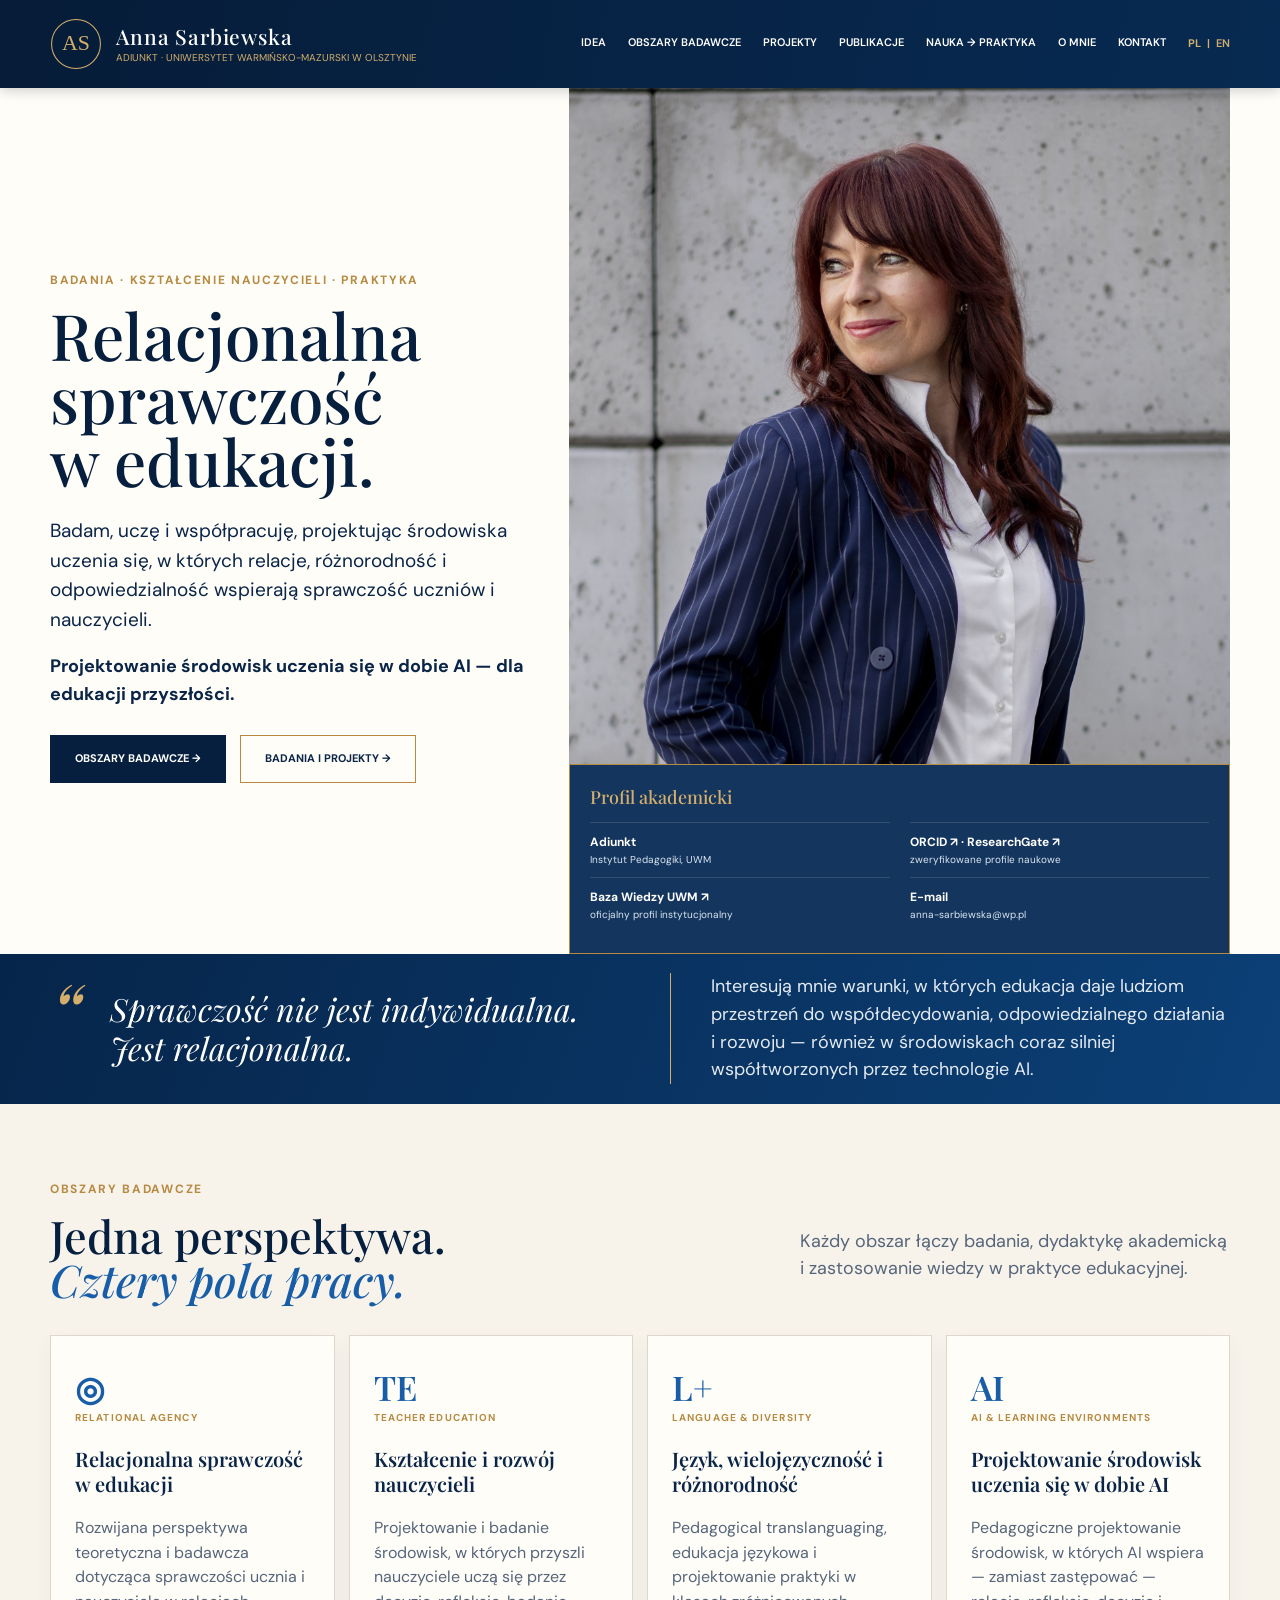
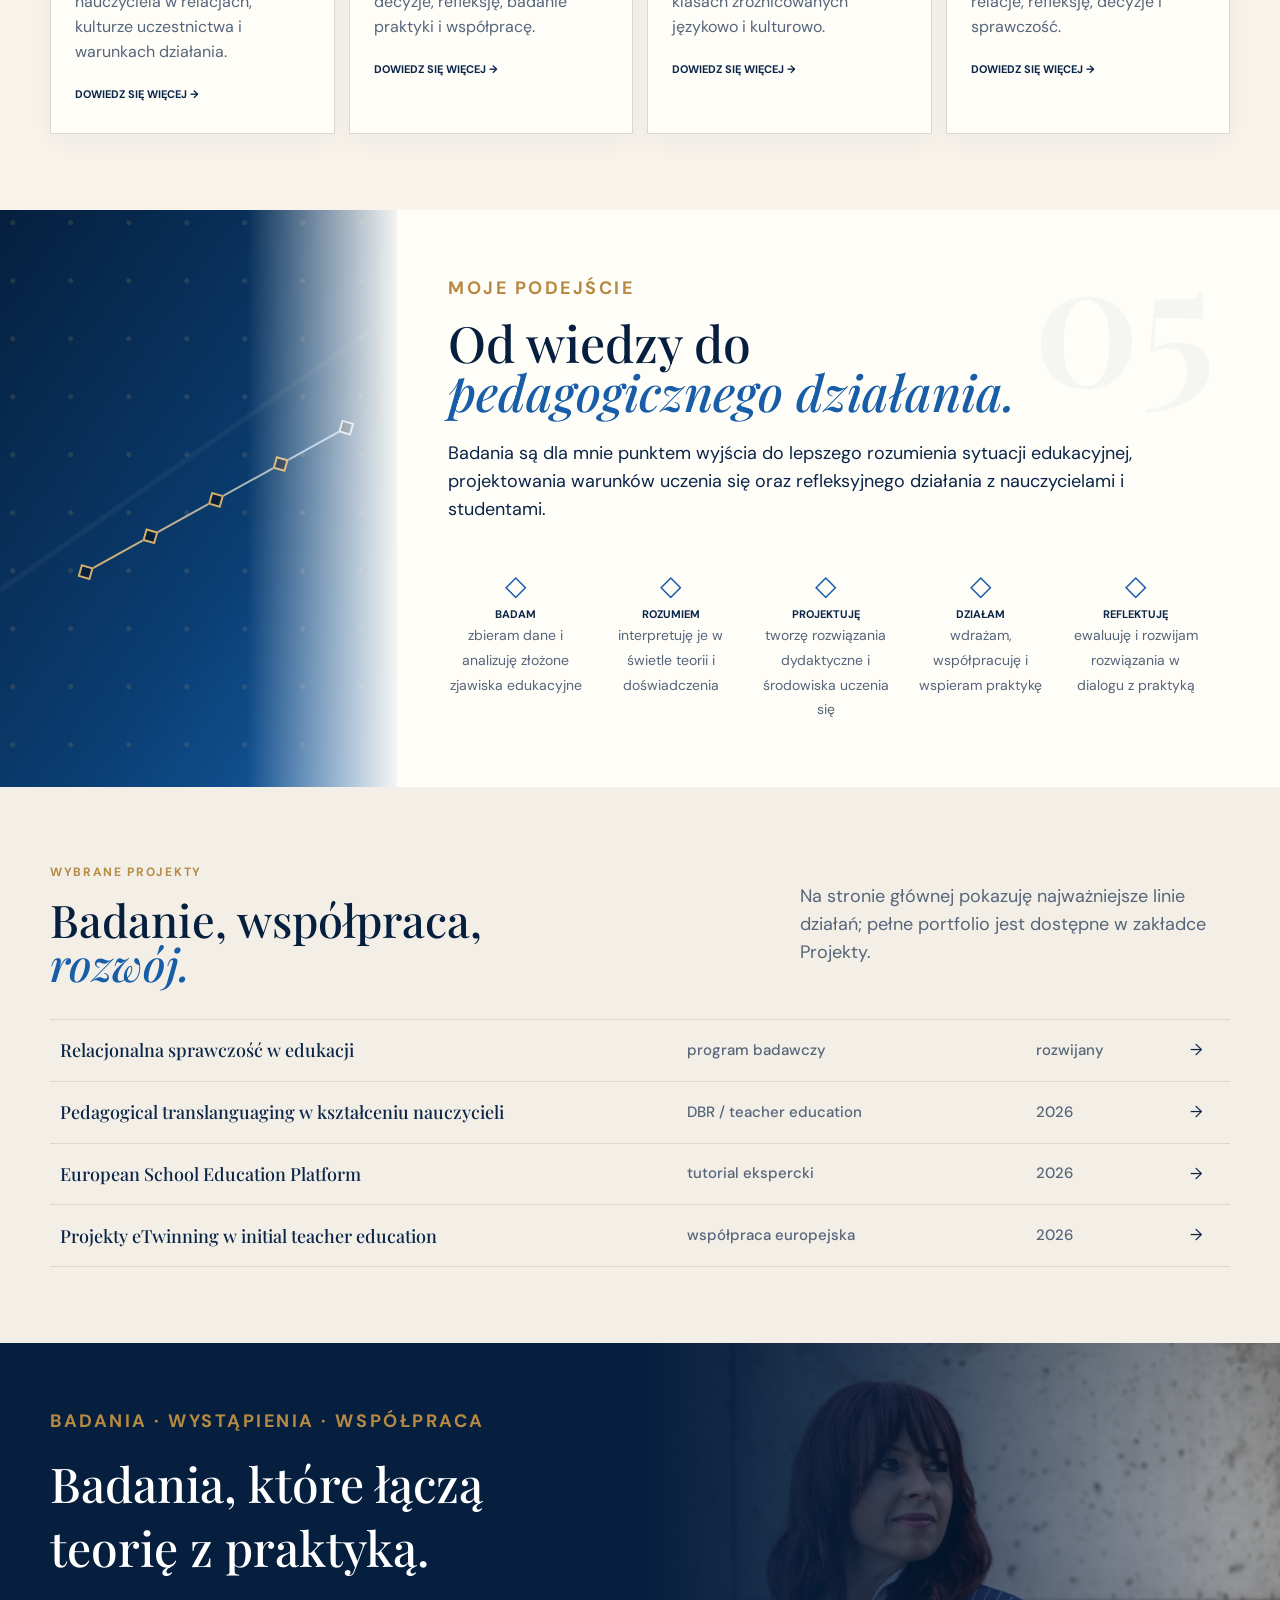
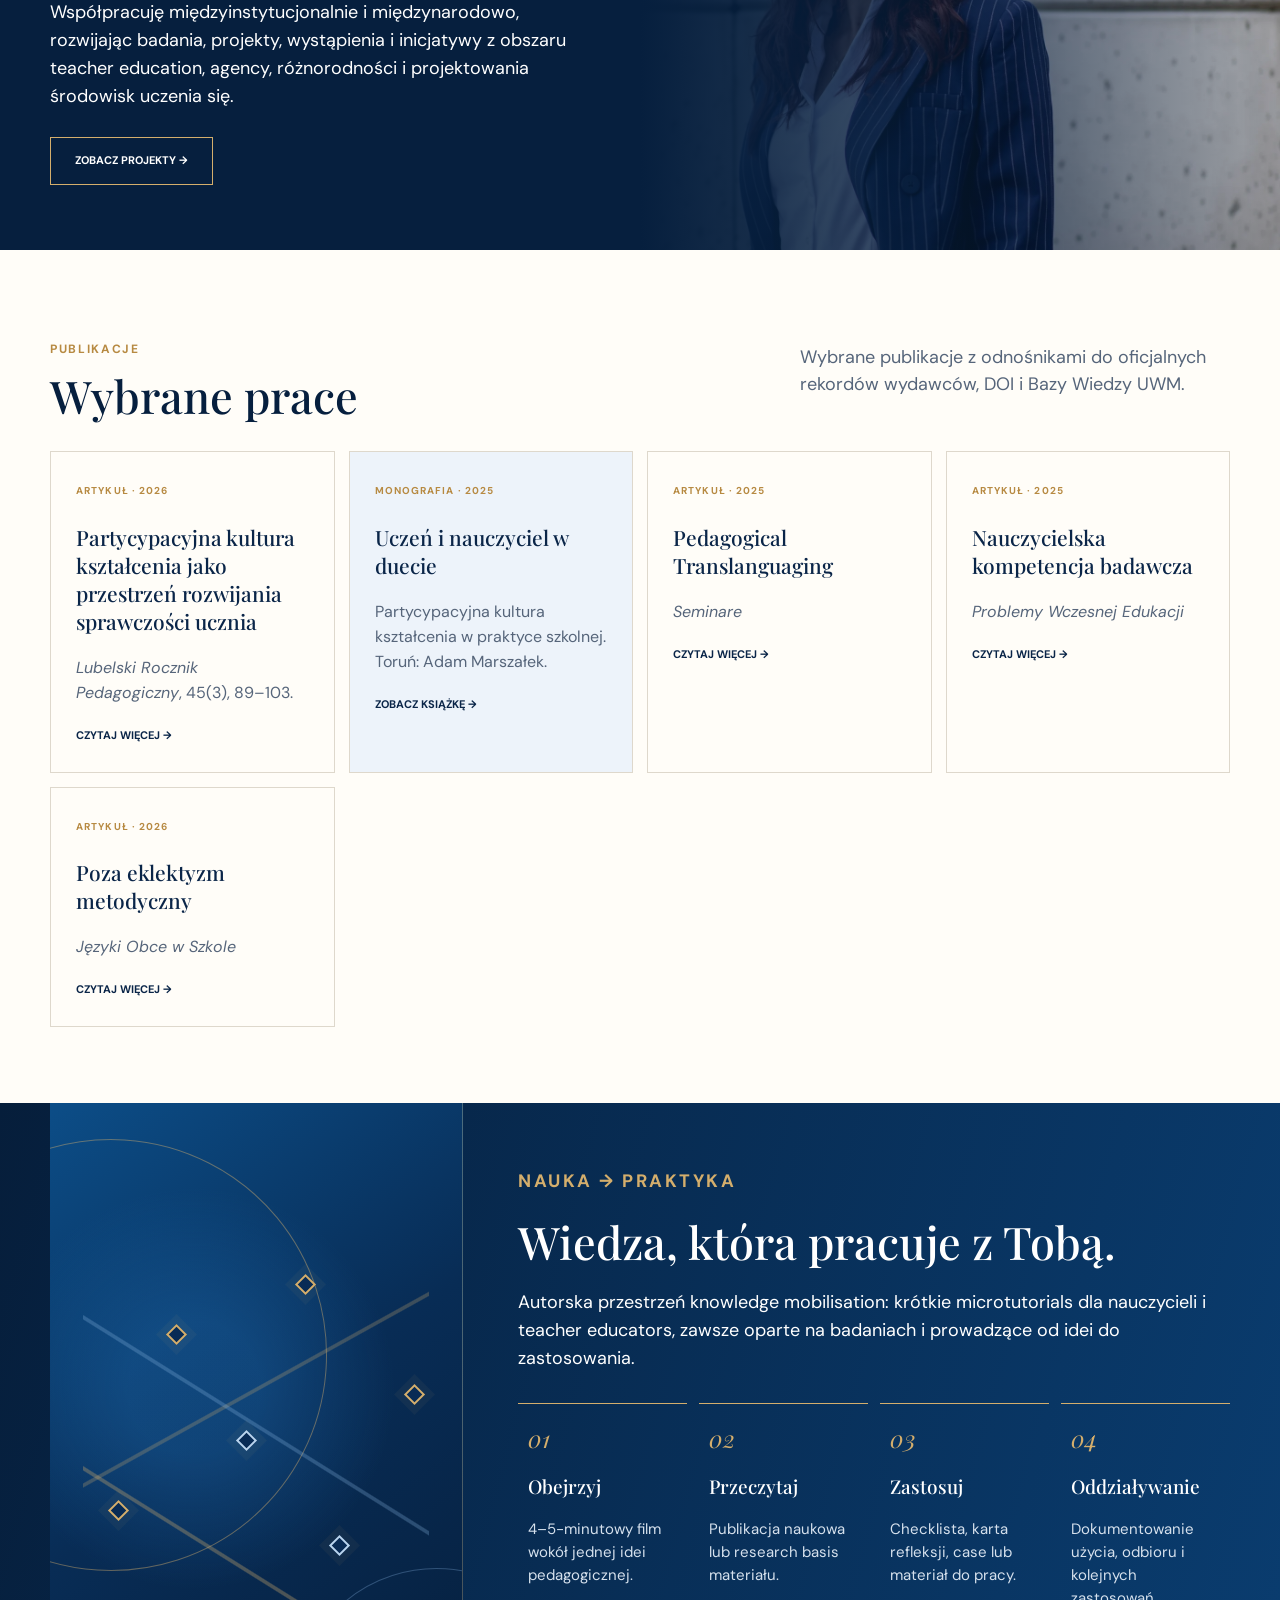
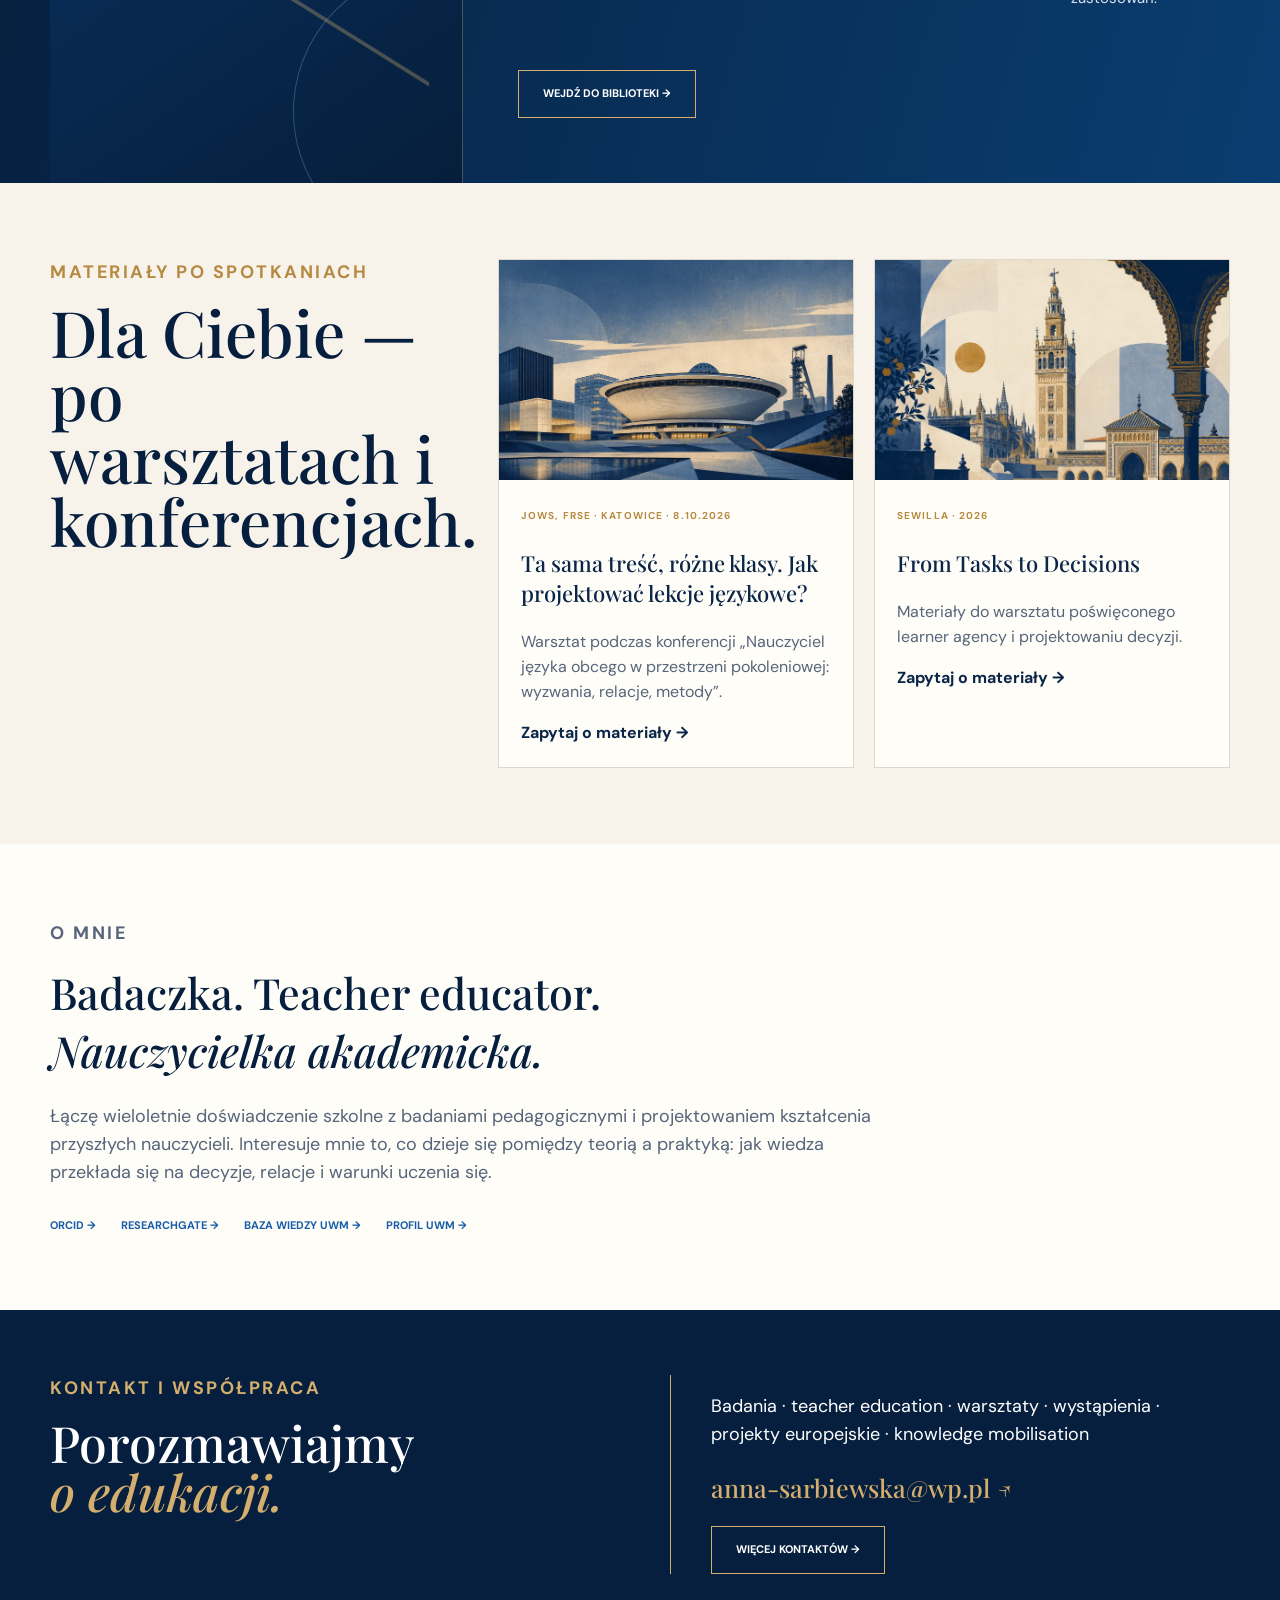
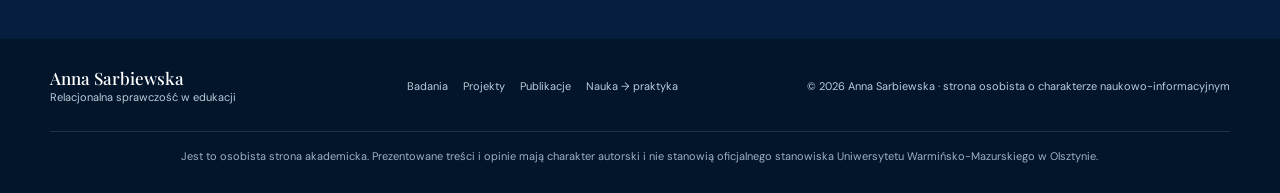
==== index.html @ cc84d923 "Show Lubelski Rocznik Pedagogiczny article as publication card" ====
<!doctype html>
<html lang="pl">

<head>
  <meta charset="utf-8">
  <meta name="viewport" content="width=device-width, initial-scale=1">
  <meta name="theme-color" content="#0e2b4d">
  <link rel="stylesheet" href="styles.css?v=20260820-6">
  <link rel="stylesheet" href="crop.css?v=20261006-1">

<title>Anna Sarbiewska | Relacjonalna sprawczość w edukacji</title>
<meta name="description" content="Portfolio akademicko-eksperckie Anny Sarbiewskiej: relacjonalna sprawczość w edukacji, teacher education, pedagogical translanguaging, AI i środowiska uczenia się.">
</head>
<body>
<a class="skip" href="#main">Przejdź do treści</a>

<header class="topbar">
  <div class="wrap nav">
    <a class="brand" href="index.html" aria-label="Anna Sarbiewska — strona główna">
      <svg viewBox="0 0 100 100" aria-hidden="true"><circle cx="50" cy="50" r="47" fill="none" stroke="currentColor" stroke-width="2"/><text x="50" y="61" text-anchor="middle" font-family="Georgia,serif" font-size="42" fill="currentColor">AS</text></svg>
      <span class="brand-copy">
        <strong>Anna Sarbiewska</strong>
        <small>Adiunkt · Uniwersytet Warmińsko-Mazurski w Olsztynie</small>
      </span>
    </a>
    <button class="menu-toggle" type="button" aria-expanded="false"><span></span><span></span><span></span></button>
    <nav class="menu">
      <a href="index.html#idea">Idea</a>
      <a href="#obszary">Obszary badawcze</a>
      <a href="#projekty">Projekty</a>
      <a href="#publikacje">Publikacje</a>
      <a href="#praktyka">Nauka → praktyka</a>
      <a href="#omnie">O mnie</a>
      <a href="#kontakt">Kontakt</a>
      <span class="lang"><strong>PL</strong> &nbsp;|&nbsp; <a href="en/">EN</a></span>
    </nav>
  </div>
</header>

<main id="main">
<section class="hero">
  <div class="wrap hero-grid">
    <div class="hero-copy">
      <p class="overline">Badania · Kształcenie nauczycieli · Praktyka</p>
      <h1>Relacjonalna<br>sprawczość<br>w edukacji.</h1>
      <p class="hero-lead">Badam, uczę i współpracuję, projektując środowiska uczenia się, w których relacje, różnorodność i odpowiedzialność wspierają sprawczość uczniów i nauczycieli.</p>
      <p class="hero-ai">Projektowanie środowisk uczenia się w dobie AI — dla edukacji przyszłości.</p>
      <div class="actions">
        <a class="btn primary" href="#obszary">Obszary badawcze →</a>
        <a class="btn secondary" href="#projekty">Badania i projekty →</a>
      </div>
    </div>
    <div class="hero-photo">
      <img src="assets/hero-portrait-20261006.jpg" alt="Anna Sarbiewska w granatowej marynarce">
      <aside class="academic-card">
        <h3>Profil akademicki</h3>
        <div><strong>Adiunkt</strong><span>Instytut Pedagogiki, UWM</span></div>
        <div><strong><a href="https://orcid.org/0000-0002-9429-8228" target="_blank" rel="noopener">ORCID ↗</a> · <a href="https://www.researchgate.net/profile/Anna-Sarbiewska" target="_blank" rel="noopener">ResearchGate ↗</a></strong><span>zweryfikowane profile naukowe</span></div>
        <div><strong><a href="https://bazawiedzy.uwm.edu.pl/info/author/UWMefac2015b21f4644b971df254f5b9c55/" target="_blank" rel="noopener">Baza Wiedzy UWM ↗</a></strong><span>oficjalny profil instytucjonalny</span></div>
        <div><strong>E-mail</strong><span>anna-sarbiewska@wp.pl</span></div>
      </aside>
    </div>
  </div>
</section>

<section class="manifest" id="idea">
  <div class="wrap manifest-grid">
    <blockquote>Sprawczość nie jest indywidualna. Jest relacjonalna.</blockquote>
    <p>Interesują mnie warunki, w których edukacja daje ludziom przestrzeń do współdecydowania, odpowiedzialnego działania i rozwoju — również w środowiskach coraz silniej współtworzonych przez technologie AI.</p>
  </div>
</section>

<section class="section areas" id="obszary">
  <div class="wrap">
    <div class="section-title">
      <div><p class="overline">Obszary badawcze</p><h2>Jedna perspektywa.<br><em>Cztery pola pracy.</em></h2></div>
      <p>Każdy obszar łączy badania, dydaktykę akademicką i zastosowanie wiedzy w praktyce edukacyjnej.</p>
    </div>
    <div class="area-grid">
      <article class="area">
        <div class="icon">◎</div><div class="mini">Relational Agency</div>
        <h3>Relacjonalna sprawczość w edukacji</h3>
        <p>Rozwijana perspektywa teoretyczna i badawcza dotycząca sprawczości ucznia i nauczyciela w relacjach, kulturze uczestnictwa i warunkach działania.</p>
        <a href="#obszary">Dowiedz się więcej →</a>
      </article>
      <article class="area">
        <div class="icon">TE</div><div class="mini">Teacher Education</div>
        <h3>Kształcenie i rozwój nauczycieli</h3>
        <p>Projektowanie i badanie środowisk, w których przyszli nauczyciele uczą się przez decyzje, refleksję, badanie praktyki i współpracę.</p>
        <a href="#obszary">Dowiedz się więcej →</a>
      </article>
      <article class="area">
        <div class="icon">L+</div><div class="mini">Language & Diversity</div>
        <h3>Język, wielojęzyczność i różnorodność</h3>
        <p>Pedagogical translanguaging, edukacja językowa i projektowanie praktyki w klasach zróżnicowanych językowo i kulturowo.</p>
        <a href="#obszary">Dowiedz się więcej →</a>
      </article>
      <article class="area">
        <div class="icon">AI</div><div class="mini">AI & Learning Environments</div>
        <h3>Projektowanie środowisk uczenia się w dobie AI</h3>
        <p>Pedagogiczne projektowanie środowisk, w których AI wspiera — zamiast zastępować — relacje, refleksję, decyzje i sprawczość.</p>
        <a href="#obszary">Dowiedz się więcej →</a>
      </article>
    </div>
  </div>
</section>

<section class="approach">
  <div class="approach-visual" aria-hidden="true"><div class="approach-route"><span></span><span></span><span></span><span></span><span></span></div></div>
  <div class="approach-copy">
    <p class="overline">Moje podejście</p>
    <h2>Od wiedzy do<br><em>pedagogicznego działania.</em></h2>
    <p>Badania są dla mnie punktem wyjścia do lepszego rozumienia sytuacji edukacyjnej, projektowania warunków uczenia się oraz refleksyjnego działania z nauczycielami i studentami.</p>
    <div class="steps">
      <div class="step"><b>BADAM</b><span>zbieram dane i analizuję złożone zjawiska edukacyjne</span></div>
      <div class="step"><b>ROZUMIEM</b><span>interpretuję je w świetle teorii i doświadczenia</span></div>
      <div class="step"><b>PROJEKTUJĘ</b><span>tworzę rozwiązania dydaktyczne i środowiska uczenia się</span></div>
      <div class="step"><b>DZIAŁAM</b><span>wdrażam, współpracuję i wspieram praktykę</span></div>
      <div class="step"><b>REFLEKTUJĘ</b><span>ewaluuję i rozwijam rozwiązania w dialogu z praktyką</span></div>
    </div>
  </div>
</section>

<section class="section projects" id="projekty">
  <div class="wrap">
    <div class="section-title">
      <div><p class="overline">Wybrane projekty</p><h2>Badanie, współpraca,<br><em>rozwój.</em></h2></div>
      <p>Na stronie głównej pokazuję najważniejsze linie działań; pełne portfolio jest dostępne w zakładce Projekty.</p>
    </div>
    <div class="project-list">
      <div class="project-row"><h3>Relacjonalna sprawczość w edukacji</h3><span>program badawczy</span><b>rozwijany</b><div><a href="https://openspace.etf.europa.eu/innovative-teaching-practices/participatory-learning-lab" target="_blank" rel="noopener" aria-label="Otwórz Participatory Learning Lab w ETF Open Space">→</a></div></div>
      <div class="project-row"><h3>Pedagogical translanguaging w kształceniu nauczycieli</h3><span>DBR / teacher education</span><b>2026</b><div>→</div></div>
      <div class="project-row"><h3>European School Education Platform</h3><span>tutorial ekspercki</span><b>2026</b><div><a href="https://school-education.ec.europa.eu/en/learn/prepared-what-building-life-skills-through-classroom-decisions?prefLang=pl" target="_blank" rel="noopener" aria-label="Otwórz tutorial European School Education Platform">→</a></div></div>
      <div class="project-row"><h3>Projekty eTwinning w initial teacher education</h3><span>współpraca europejska</span><b>2026</b><div>→</div></div>
    </div>
  </div>
</section>

<section class="research-banner">
  <img src="assets/research.webp" alt="Anna Sarbiewska w granatowej marynarce na tle architektury" style="object-position:center top">
  <div class="wrap research-copy">
    <p class="overline">Badania · wystąpienia · współpraca</p>
    <h2>Badania, które łączą teorię z praktyką.</h2>
    <p>Współpracuję międzyinstytucjonalnie i międzynarodowo, rozwijając badania, projekty, wystąpienia i inicjatywy z obszaru teacher education, agency, różnorodności i projektowania środowisk uczenia się.</p>
    <div class="actions"><a class="btn secondary" style="color:white;border-color:var(--gold2)" href="#projekty">Zobacz projekty →</a></div>
  </div>
</section>

<section class="section publications" id="publikacje">
  <div class="wrap">
    <div class="section-title">
      <div><p class="overline">Publikacje</p><h2>Wybrane prace</h2></div>
      <p>Wybrane publikacje z odnośnikami do oficjalnych rekordów wydawców, DOI i Bazy Wiedzy UWM.</p>
    </div>
    <div class="pub-grid">
      <article class="pub">
        <span class="type">Artykuł · 2026</span>
        <h3>Partycypacyjna kultura kształcenia jako przestrzeń rozwijania sprawczości ucznia</h3>
        <p><em>Lubelski Rocznik Pedagogiczny</em>, 45(3), 89–103.</p>
        <a href="https://journals.umcs.pl/lrp/article/view/21080/13747" target="_blank" rel="noopener">Czytaj więcej →</a>
      </article>
      <article class="pub featured">
        <span class="type">Monografia · 2025</span>
        <h3>Uczeń i nauczyciel w duecie</h3>
        <p>Partycypacyjna kultura kształcenia w praktyce szkolnej. Toruń: Adam Marszałek.</p>
        <a href="https://sklep.marszalek.com.pl/pl/glowna/5962-uczen-i-nauczyciel-w-duecie-partycypacyjna-kultura-ksztalcenia-w-praktyce-szkolnej.html" target="_blank" rel="noopener">Zobacz książkę →</a>
      </article>
      <article class="pub"><span class="type">Artykuł · 2025</span><h3>Pedagogical Translanguaging</h3><p><em>Seminare</em></p><a href="https://czasopisma.uksw.edu.pl/s/article/view/15479" target="_blank" rel="noopener">Czytaj więcej →</a></article>
      <article class="pub"><span class="type">Artykuł · 2025</span><h3>Nauczycielska kompetencja badawcza</h3><p><em>Problemy Wczesnej Edukacji</em></p><a href="https://doi.org/10.26881/pwe.2025.60.10" target="_blank" rel="noopener">Czytaj więcej →</a></article>
      <article class="pub"><span class="type">Artykuł · 2026</span><h3>Poza eklektyzm metodyczny</h3><p><em>Języki Obce w Szkole</em></p><a href="https://jows.pl/artykuly/poza-eklektyzm-metodyczny-jak-ksztalcic-przyszlych-nauczycieli-jezyka-angielskiego" target="_blank" rel="noopener">Czytaj więcej →</a></article>
    </div>
  </div>
</section>

<section class="practice" id="praktyka">
  <div class="wrap practice-grid">
    <div class="practice-visual" aria-hidden="true">
      <div class="knowledge-network"><span></span><span></span><span></span><span></span><span></span><span></span></div>
    </div>
    <div class="practice-copy">
      <p class="overline" style="color:var(--gold2)">Nauka → praktyka</p>
      <h2>Wiedza, która pracuje z Tobą.</h2>
      <p>Autorska przestrzeń knowledge mobilisation: krótkie microtutorials dla nauczycieli i teacher educators, zawsze oparte na badaniach i prowadzące od idei do zastosowania.</p>
      <div class="practice-cards">
        <div class="practice-card"><div class="n">01</div><h3>Obejrzyj</h3><p>4–5-minutowy film wokół jednej idei pedagogicznej.</p></div>
        <div class="practice-card"><div class="n">02</div><h3>Przeczytaj</h3><p>Publikacja naukowa lub research basis materiału.</p></div>
        <div class="practice-card"><div class="n">03</div><h3>Zastosuj</h3><p>Checklista, karta refleksji, case lub materiał do pracy.</p></div>
        <div class="practice-card"><div class="n">04</div><h3>Oddziaływanie</h3><p>Dokumentowanie użycia, odbioru i kolejnych zastosowań.</p></div>
      </div>
      <div class="actions"><a class="btn secondary" style="color:white;border-color:var(--gold2)" href="#praktyka">Wejdź do biblioteki →</a></div>
    </div>
  </div>
</section>

<section class="section events">
  <div class="wrap event-grid">
    <div class="event-intro">
      <p class="overline">Materiały po spotkaniach</p>
      <h2>Dla Ciebie — po warsztatach i konferencjach.</h2>
    </div>

    <article class="event">
      <img src="assets/event-katowice-city.webp" alt="Ilustracja Katowic ze Spodkiem i architekturą Strefy Kultury">
      <div class="event-body">
        <span class="label">JOWS, FRSE · KATOWICE · 8.10.2026</span>
        <h3>Ta sama treść, różne klasy. Jak projektować lekcje językowe?</h3>
        <p>Warsztat podczas konferencji „Nauczyciel języka obcego w przestrzeni pokoleniowej: wyzwania, relacje, metody”.</p>
        <a href="JOwS_Warsztat-%20wersja%20light.pptx" target="_blank" rel="noopener"><b>Zapytaj o materiały →</b></a>
      </div>
    </article>

    <article class="event">
      <img src="assets/event-seville-city.webp" alt="Ilustracja Sewilli z Giraldą i architekturą andaluzyjską">
      <div class="event-body">
        <span class="label">SEWILLA · 2026</span>
        <h3>From Tasks to Decisions</h3>
        <p>Materiały do warsztatu poświęconego learner agency i projektowaniu decyzji.</p>
        <a href="#kontakt"><b>Zapytaj o materiały →</b></a>
      </div>
    </article>
  </div>
</section>

<section class="section about" id="omnie">
  <div class="wrap about-grid about-grid-text-only">
    <div class="about-copy">
      <p class="overline">O mnie</p>
      <h2>Badaczka. Teacher educator.<br><em>Nauczycielka akademicka.</em></h2>
      <p>Łączę wieloletnie doświadczenie szkolne z badaniami pedagogicznymi i projektowaniem kształcenia przyszłych nauczycieli. Interesuje mnie to, co dzieje się pomiędzy teorią a praktyką: jak wiedza przekłada się na decyzje, relacje i warunki uczenia się.</p>
      <div class="profile-links">
        <a href="https://orcid.org/0000-0002-9429-8228" target="_blank" rel="noopener">ORCID →</a><a href="https://www.researchgate.net/profile/Anna-Sarbiewska" target="_blank" rel="noopener">ResearchGate →</a><a href="https://bazawiedzy.uwm.edu.pl/info/author/UWMefac2015b21f4644b971df254f5b9c55/" target="_blank" rel="noopener">Baza Wiedzy UWM →</a><a href="https://wns.uwm.edu.pl/kadra/sarbiewska-anna" target="_blank" rel="noopener">Profil UWM →</a>
      </div>
    </div>
  </div>
</section>

<section class="contact" id="kontakt">
  <div class="wrap contact-grid">
    <div><p class="overline" style="color:var(--gold2)">Kontakt i współpraca</p><h2>Porozmawiajmy<br><em>o edukacji.</em></h2></div>
    <div class="contact-box"><p>Badania · teacher education · warsztaty · wystąpienia · projekty europejskie · knowledge mobilisation</p><a class="mail" href="mailto:anna-sarbiewska@wp.pl">anna-sarbiewska@wp.pl ↗</a><a class="btn secondary" style="color:white;border-color:var(--gold2)" href="#kontakt">Więcej kontaktów →</a></div>
  </div>
</section>
</main>

<footer class="footer">
  <div class="wrap footer-grid">
    <div class="footer-brand"><strong>Anna Sarbiewska</strong><span>Relacjonalna sprawczość w edukacji</span></div>
    <div class="footer-nav"><a href="#obszary">Badania</a><a href="#projekty">Projekty</a><a href="#publikacje">Publikacje</a><a href="#praktyka">Nauka → praktyka</a></div>
    <div class="footer-note">© <span data-year></span> Anna Sarbiewska · strona osobista o charakterze naukowo-informacyjnym</div>
    <div class="footer-disclaimer">Jest to osobista strona akademicka. Prezentowane treści i opinie mają charakter autorski i nie stanowią oficjalnego stanowiska Uniwersytetu Warmińsko-Mazurskiego w Olsztynie.</div>
  </div>
</footer>

<script src="script.js"></script>
</body></html>
---- styles.css ----
@import url('https://fonts.googleapis.com/css2?family=DM+Sans:wght@400;500;600;700&family=Playfair+Display:ital,wght@0,500;0,600;1,500&display=swap');
:root{--navy:#061f3e;--navy2:#0b315d;--blue:#175da7;--cream:#f7f3eb;--ivory:#fffdf8;--gold:#b78a42;--gold2:#d4ae6c;--ink:#0a2548;--muted:#56657a;--line:#ded8cc}*{box-sizing:border-box}html{scroll-behavior:smooth}body{margin:0;background:var(--cream);color:var(--ink);font-family:'DM Sans',Arial,sans-serif;line-height:1.55}.wrap{width:min(1180px,calc(100% - 48px));margin:auto}img{display:block;width:100%;height:100%;object-fit:cover}a{color:inherit;text-decoration:none}.skip{position:absolute;left:-9999px}.skip:focus{left:12px;top:12px;background:#fff;padding:10px;z-index:99}
.topbar{height:88px;background:linear-gradient(100deg,#061c38,#072a52);color:#fff;position:sticky;top:0;z-index:30;box-shadow:0 2px 12px #00152a38}.nav{height:100%;display:flex;align-items:center;justify-content:space-between}.brand{display:flex;align-items:center;gap:14px}.brand svg{width:52px;height:52px;color:var(--gold2)}.brand-copy{display:flex;flex-direction:column}.brand-copy strong{font:500 21px 'Playfair Display',serif;letter-spacing:.04em}.brand-copy small{font-size:10px;color:var(--gold2);text-transform:uppercase}.menu{display:flex;align-items:center;gap:22px;font-size:11px;font-weight:600;text-transform:uppercase}.menu a{padding:34px 0;border-bottom:2px solid transparent}.menu a:hover{color:var(--gold2);border-color:var(--gold2)}.lang{color:var(--gold2)}.menu-toggle{display:none;background:none;border:0}.menu-toggle span{display:block;width:24px;height:2px;background:#fff;margin:5px}
.hero{background:var(--ivory)}.hero-grid{display:grid;grid-template-columns:44% 56%;min-height:590px}.hero-copy{padding:72px 38px 60px 0;align-self:center}.overline{margin:0 0 15px;color:var(--gold);font-size:12px;font-weight:700;letter-spacing:.14em;text-transform:uppercase}.hero h1,.section h2,.approach h2,.contact h2{font:500 clamp(44px,5vw,72px)/.98 'Playfair Display',serif;margin:0 0 24px;color:var(--navy)}.hero-lead{font-size:16px;max-width:520px}.hero-ai{font-weight:700;max-width:500px}.actions{display:flex;gap:14px;margin-top:26px}.btn{display:inline-flex;align-items:center;justify-content:center;min-height:48px;padding:0 24px;border:1px solid var(--gold);font-size:11px;font-weight:700;text-transform:uppercase;transition:.2s}.btn.primary{background:var(--navy);color:#fff;border-color:var(--navy)}.btn:hover{transform:translateY(-2px);box-shadow:0 7px 18px #001d3b24}.hero-photo{position:relative;min-height:590px}.hero-photo img{object-position:center 28%}.academic-card{position:absolute;right:0;top:50%;transform:translateY(-50%);width:235px;background:#082b55f2;color:#fff;border:1px solid var(--gold);padding:20px}.academic-card h3{margin:0 0 13px;color:var(--gold2);font:500 18px 'Playfair Display',serif}.academic-card div{padding:10px 0;border-top:1px solid #ffffff22}.academic-card strong,.academic-card span{display:block}.academic-card strong{font-size:12px}.academic-card span{font-size:10px;color:#dbe6f2}
.manifest{background:linear-gradient(110deg,#06254a,#0c4077);color:#fff}.manifest-grid{min-height:150px;display:grid;grid-template-columns:1fr 1fr;gap:60px;align-items:center}.manifest blockquote{font:italic 32px/1.2 'Playfair Display',serif;margin:0;padding-left:60px;position:relative}.manifest blockquote:before{content:'“';position:absolute;left:0;top:-28px;color:var(--gold2);font-size:80px}.manifest p{border-left:1px solid var(--gold2);padding-left:40px;margin:0;color:#e3eaf2}
.section{padding:76px 0}.section-title{display:flex;justify-content:space-between;gap:50px;align-items:end;margin-bottom:34px}.section-title h2{font-size:45px;margin:0}.section-title h2 em,.approach h2 em,.contact h2 em{font-weight:500;color:var(--blue)}.section-title>p{max-width:430px;color:var(--muted)}.area-grid{display:grid;grid-template-columns:repeat(4,1fr);gap:14px}.area{background:var(--ivory);border:1px solid var(--line);padding:28px 24px;min-height:315px;box-shadow:0 8px 22px #0a31550a}.area .icon{color:var(--blue);font:600 34px 'Playfair Display',serif}.mini,.type,.label{color:var(--gold);font-size:10px;text-transform:uppercase;letter-spacing:.11em;font-weight:700}.area h3{font:600 20px/1.25 'Playfair Display',serif}.area p{font-size:13px;color:var(--muted)}.area a,.pub a{font-size:11px;text-transform:uppercase;font-weight:700}
.approach{display:grid;grid-template-columns:31% 69%;background:var(--ivory);min-height:520px;overflow:hidden}.approach-visual{position:relative;min-height:520px;background:linear-gradient(125deg,#061f3e 0%,#0a3d70 58%,#175da7 100%)}.approach-visual:before{content:'';position:absolute;inset:0;background:radial-gradient(circle at 22% 22%,#d4ae6c26 0 2px,transparent 3px),linear-gradient(145deg,transparent 0 44%,#ffffff0b 44.2% 44.7%,transparent 45% 100%);background-size:58px 58px,100% 100%}.approach-visual:after{content:'';position:absolute;right:-1px;top:0;width:38%;height:100%;background:linear-gradient(90deg,transparent,var(--ivory));opacity:.96}.approach-route{position:absolute;left:17%;right:8%;top:50%;height:2px;background:linear-gradient(90deg,var(--gold2),#8ebbe6);transform:rotate(-29deg);transform-origin:center}.approach-route span{position:absolute;top:50%;width:13px;height:13px;border:2px solid var(--gold2);background:var(--navy);transform:translate(-50%,-50%) rotate(45deg)}.approach-route span:nth-child(1){left:0}.approach-route span:nth-child(2){left:25%}.approach-route span:nth-child(3){left:50%}.approach-route span:nth-child(4){left:75%}.approach-route span:nth-child(5){left:100%;border-color:#b9d4ee}.approach-copy{position:relative;padding:65px 6vw 65px 4vw}.approach-copy:before{content:'05';position:absolute;right:5vw;top:22px;color:#175da70b;font:600 170px/1 'Playfair Display',serif}.approach-copy>*{position:relative}.approach h2{font-size:50px}.steps{display:grid;grid-template-columns:repeat(5,1fr);gap:20px;margin-top:40px}.step{text-align:center;padding-top:42px;position:relative}.step:before{content:'◇';position:absolute;top:0;left:50%;transform:translateX(-50%);font-size:28px;color:var(--blue)}.step b{font-size:11px;display:block}.step span{font-size:11px;color:var(--muted)}
.projects{background:#f3efe7}.project-list{border-top:1px solid var(--line)}.project-row{display:grid;grid-template-columns:2.2fr 1.2fr .5fr 30px;gap:15px;align-items:center;padding:18px 10px;border-bottom:1px solid var(--line)}.project-row h3{font:500 18px 'Playfair Display',serif;margin:0}.project-row span,.project-row b{font-size:12px;font-weight:500;color:var(--muted)}
.research-banner{min-height:390px;background:var(--navy);color:#fff;position:relative;overflow:hidden}.research-banner>img{position:absolute;right:0;width:50%}.research-banner:after{content:'';position:absolute;inset:0;background:linear-gradient(90deg,#061f3e 0 50%,#061f3ecc 68%,transparent)}.research-copy{position:relative;z-index:2;padding:65px 0}.research-copy h2{font:500 48px 'Playfair Display',serif;max-width:560px;margin:0 0 20px}.research-copy>p{max-width:520px}
.publications{background:var(--ivory)}.pub-grid{display:grid;grid-template-columns:repeat(4,1fr);gap:14px}.pub{border:1px solid var(--line);padding:25px;min-height:220px}.pub.featured{background:#edf3fa}.pub h3{font:500 21px 'Playfair Display',serif}.pub p{font-size:13px;color:var(--muted)}
.practice{background:linear-gradient(105deg,#061e3b,#0a3d70);color:#fff}.practice-grid{display:grid;grid-template-columns:35% 65%;min-height:520px}.practice-visual{position:relative;min-height:520px;overflow:hidden;background:radial-gradient(circle at 35% 42%,#2071b955 0 14%,transparent 42%),linear-gradient(145deg,#0c4d87 0%,#082c55 48%,#061e3b 100%);border-right:1px solid #d4ae6c52}.practice-visual:before,.practice-visual:after{content:'';position:absolute;border:1px solid #d4ae6c70;border-radius:50%;transform:rotate(-18deg)}.practice-visual:before{width:430px;height:430px;left:-155px;top:36px}.practice-visual:after{width:285px;height:285px;right:-118px;bottom:-72px;border-color:#8ebbe64d}.knowledge-network{position:absolute;inset:13% 8%;background:linear-gradient(32deg,transparent 0 31%,#d4ae6c55 31.2% 31.6%,transparent 31.8% 52%,#8ebbe645 52.2% 52.6%,transparent 52.8%),linear-gradient(151deg,transparent 0 42%,#d4ae6c42 42.2% 42.6%,transparent 42.8%)}.knowledge-network span{position:absolute;width:15px;height:15px;border:2px solid var(--gold2);background:#082b55;transform:rotate(45deg);box-shadow:0 0 0 7px #d4ae6c0d}.knowledge-network span:nth-child(1){left:8%;top:62%}.knowledge-network span:nth-child(2){left:25%;top:27%}.knowledge-network span:nth-child(3){left:45%;top:48%;border-color:#b9d4ee}.knowledge-network span:nth-child(4){left:62%;top:17%}.knowledge-network span:nth-child(5){left:72%;top:69%;border-color:#b9d4ee}.knowledge-network span:nth-child(6){right:2%;top:39%}.practice-copy{padding:65px 0 65px 55px}.practice-copy h2{font:500 45px 'Playfair Display',serif;margin:0 0 15px}.practice-cards{display:grid;grid-template-columns:repeat(4,1fr);gap:12px;margin-top:30px}.practice-card{border-top:1px solid var(--gold2);padding:18px 10px}.practice-card .n{color:var(--gold2);font:italic 24px 'Playfair Display',serif}.practice-card h3{font:500 19px 'Playfair Display',serif}.practice-card p{font-size:12px;color:#d6e1ed}
.event-grid{display:grid;grid-template-columns:1fr 1fr 1fr;gap:20px}.event{background:var(--ivory);border:1px solid var(--line)}.event>img{height:220px}.event-body{padding:22px}.event h3{font:500 22px 'Playfair Display',serif}.event p{font-size:13px;color:var(--muted)}.about{background:var(--ivory)}.about-grid{display:grid;grid-template-columns:38% 62%;gap:55px}.about-photo{height:430px}.about-copy{align-self:center}.about-copy h2{font:500 43px 'Playfair Display',serif}.about-copy p{color:var(--muted)}.profile-links{display:flex;flex-wrap:wrap;gap:12px 25px;margin-top:30px}.profile-links a{font-size:11px;font-weight:700;text-transform:uppercase;color:var(--blue)}
.contact{background:var(--navy);color:#fff;padding:65px 0}.contact-grid{display:grid;grid-template-columns:1fr 1fr;gap:60px}.contact h2{color:#fff;font-size:50px}.contact h2 em{color:var(--gold2)}.contact-box{border-left:1px solid var(--gold2);padding-left:40px}.mail{display:block;font:500 25px 'Playfair Display',serif;margin:22px 0;color:var(--gold2)}.footer{background:#03152b;color:#bccbda;padding:28px 0;font-size:11px}.footer-grid{display:grid;grid-template-columns:1fr 1fr 1.4fr;gap:25px;align-items:center}.footer-brand{display:flex;flex-direction:column}.footer-brand strong{color:#fff;font:500 17px 'Playfair Display',serif}.footer-nav{display:flex;gap:15px}.footer-note{text-align:right}
@media(max-width:900px){.menu-toggle{display:block}.menu{display:none;position:absolute;top:88px;left:0;right:0;background:var(--navy);padding:20px 24px;flex-direction:column;align-items:flex-start}.menu.open{display:flex}.menu a{padding:7px 0}.hero-grid{grid-template-columns:1fr}.hero-copy{padding:55px 0}.hero-photo{min-height:600px}.area-grid,.pub-grid{grid-template-columns:1fr 1fr}.approach,.practice-grid,.about-grid{grid-template-columns:1fr}.approach-visual{min-height:190px}.approach-visual:after{width:100%;height:55%;top:auto;bottom:-1px;background:linear-gradient(180deg,transparent,var(--ivory))}.approach-route{left:12%;right:12%;top:45%;transform:rotate(-8deg)}.practice-visual{min-height:230px;border-right:0;border-bottom:1px solid #d4ae6c52}.knowledge-network{inset:10% 12%}.approach-copy,.practice-copy{padding:55px 24px}.steps{grid-template-columns:repeat(2,1fr)}.event-grid{grid-template-columns:1fr 1fr}.event-intro{grid-column:1/-1}}
@media(max-width:600px){.wrap{width:min(100% - 30px,1180px)}.topbar{height:74px}.brand svg{width:42px}.brand-copy strong{font-size:17px}.brand-copy small{font-size:8px}.menu{top:74px}.hero h1{font-size:51px}.hero-photo{min-height:520px}.academic-card{position:relative;transform:none;top:auto;right:auto;width:100%;background:var(--navy)}.manifest-grid,.section-title,.contact-grid{grid-template-columns:1fr;display:grid;gap:25px}.manifest-grid{padding:45px 0}.manifest blockquote{font-size:27px}.manifest p{padding-left:20px}.section{padding:55px 0}.area-grid,.pub-grid,.event-grid{grid-template-columns:1fr}.section-title h2,.approach h2,.contact h2{font-size:39px}.steps,.practice-cards{grid-template-columns:1fr 1fr}.project-row{grid-template-columns:1fr}.research-banner>img{width:100%;opacity:.25}.research-banner:after{background:#061f3eb8}.research-copy{padding:55px 0}.about-photo{height:390px}.footer-grid{grid-template-columns:1fr}.footer-note{text-align:left}}

/* Readability refinements: preserve heading scale and enlarge supporting copy. */
.hero-lead{font-size:19px}.hero-ai{font-size:18px}
.manifest p,.section-title>p,.approach-copy>p,.research-copy>p,.practice-copy>p,.event-intro>p,.about-copy>p,.contact p{font-size:18px}
.area p,.pub p,.event p{font-size:16px}
.practice-card p,.project-row span,.project-row b{font-size:15px}
.step span{font-size:14px}
.footer-disclaimer{grid-column:1/-1;border-top:1px solid #ffffff1f;padding-top:16px;text-align:center;color:#9fb0c2;font-size:11px;line-height:1.55}
---- crop.css ----
.hero-photo img { object-position: center 18%; }
.approach-photo img { object-position: center 18%; }
.practice-photo img { object-position: center 18%; }
.about-photo img { object-position: center 28%; }
.research-banner > img { object-position: center top; }
.event:nth-of-type(1) > img,
.event:nth-of-type(2) > img { object-position: center top; }

@media (max-width: 900px) {
  .hero-photo img { object-position: center 16%; }
  .approach-photo img { object-position: center 16%; }
  .practice-photo img { object-position: center 16%; }
  .about-photo img { object-position: center 24%; }
  .research-banner > img { object-position: center top; }
  .event:nth-of-type(1) > img,
  .event:nth-of-type(2) > img { object-position: center top; }
}

/* Portrait and text-only biography, shared by both languages. */
.hero-photo > img { height: auto; object-fit: contain; }
.hero-photo .academic-card { position: static; transform: none; width: 100%; display: grid; grid-template-columns: repeat(2, minmax(0, 1fr)); gap: 0 20px; }
.hero-photo .academic-card h3 { grid-column: 1 / -1; }
.about-grid.about-grid-text-only { grid-template-columns: minmax(0, 1fr); gap: 0; }
.about-grid-text-only .about-copy { max-width: 850px; }
@media (max-width: 600px) {
  .hero-photo { min-height: 0; }
  .hero-photo .academic-card { grid-template-columns: minmax(0, 1fr); }
}
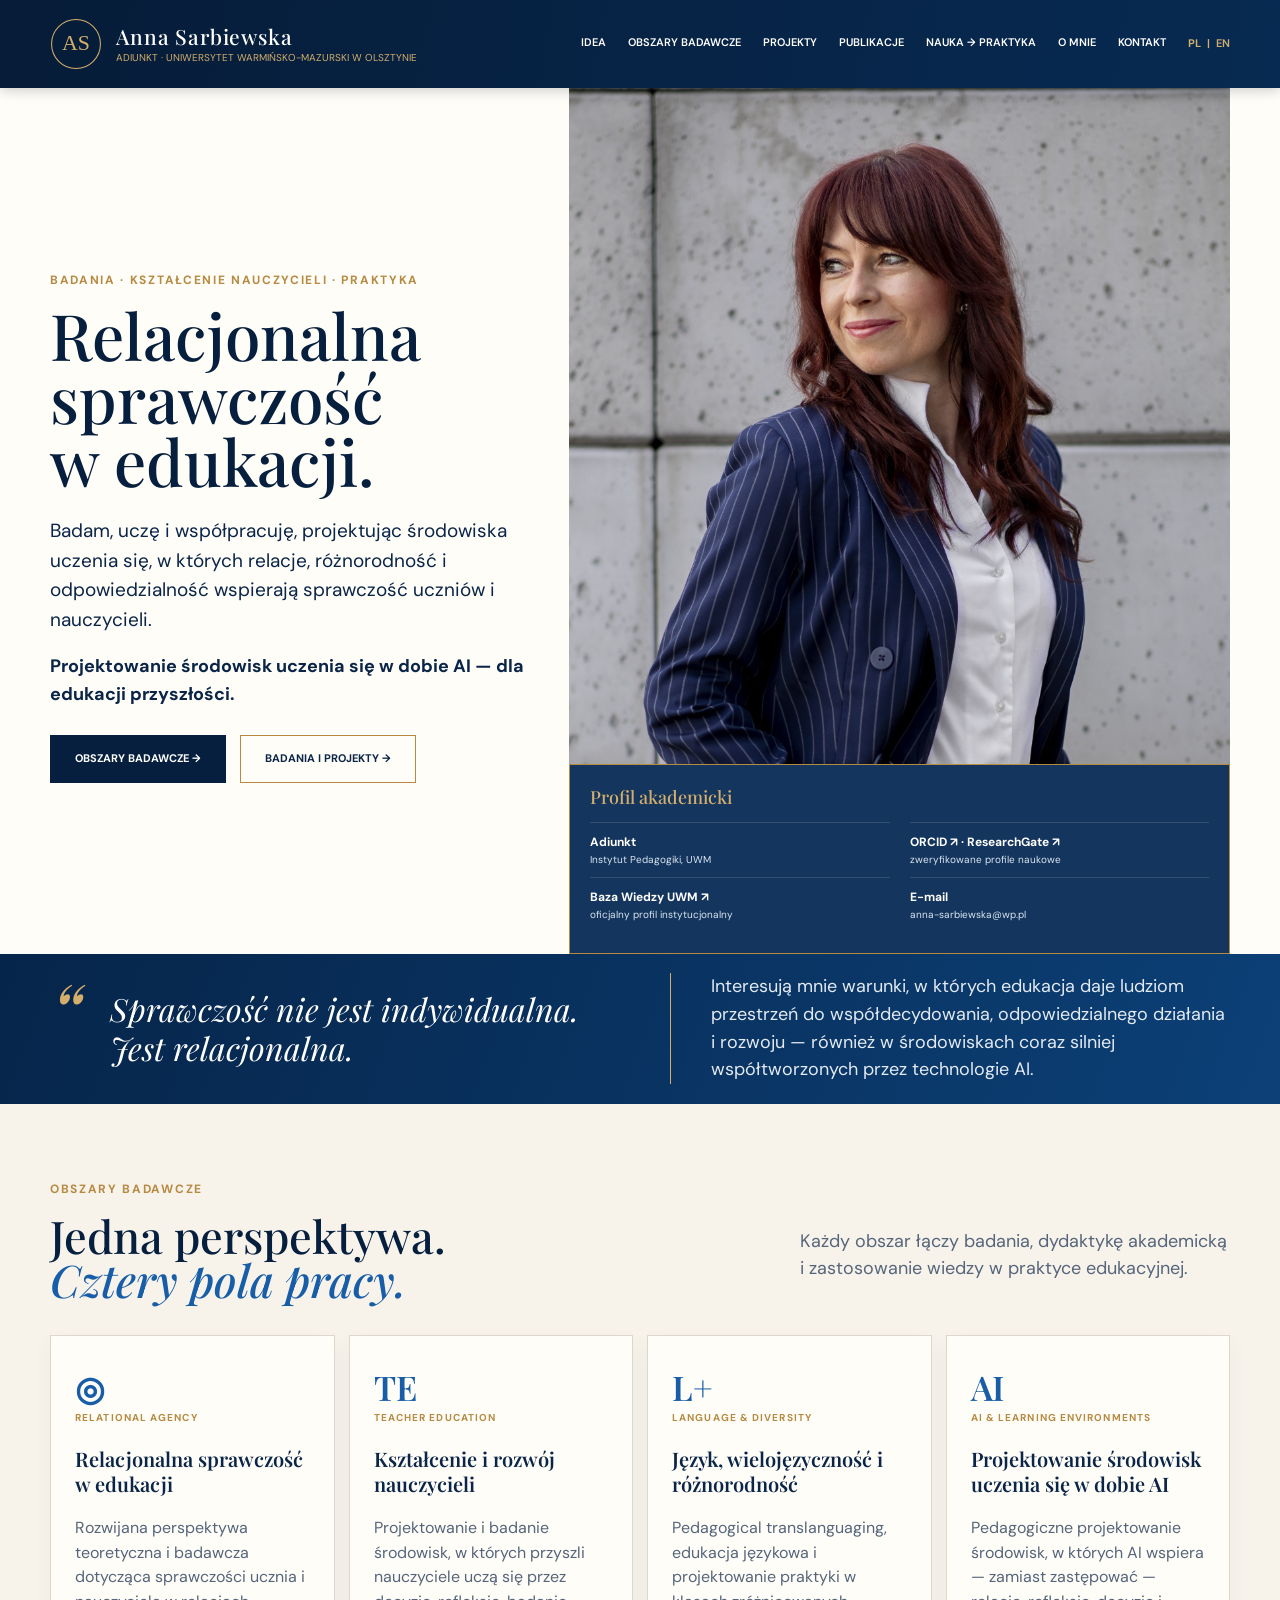
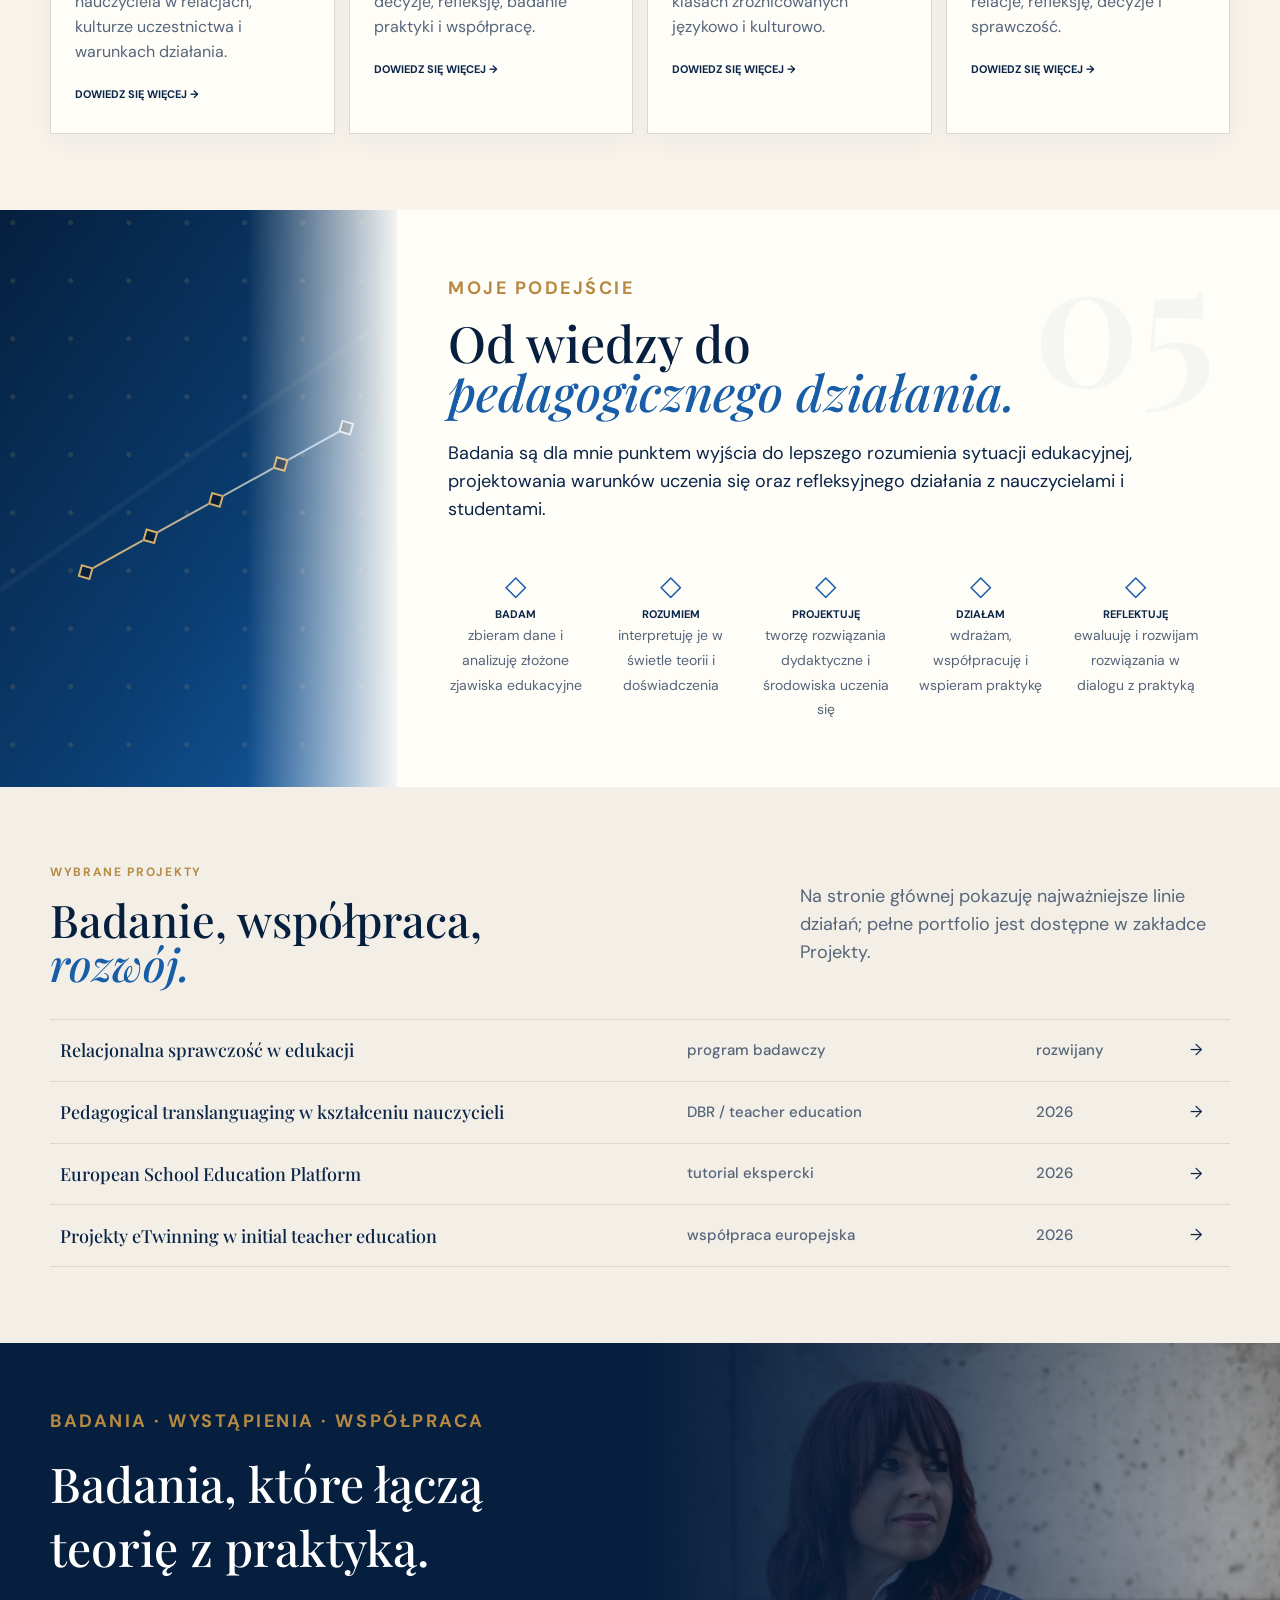
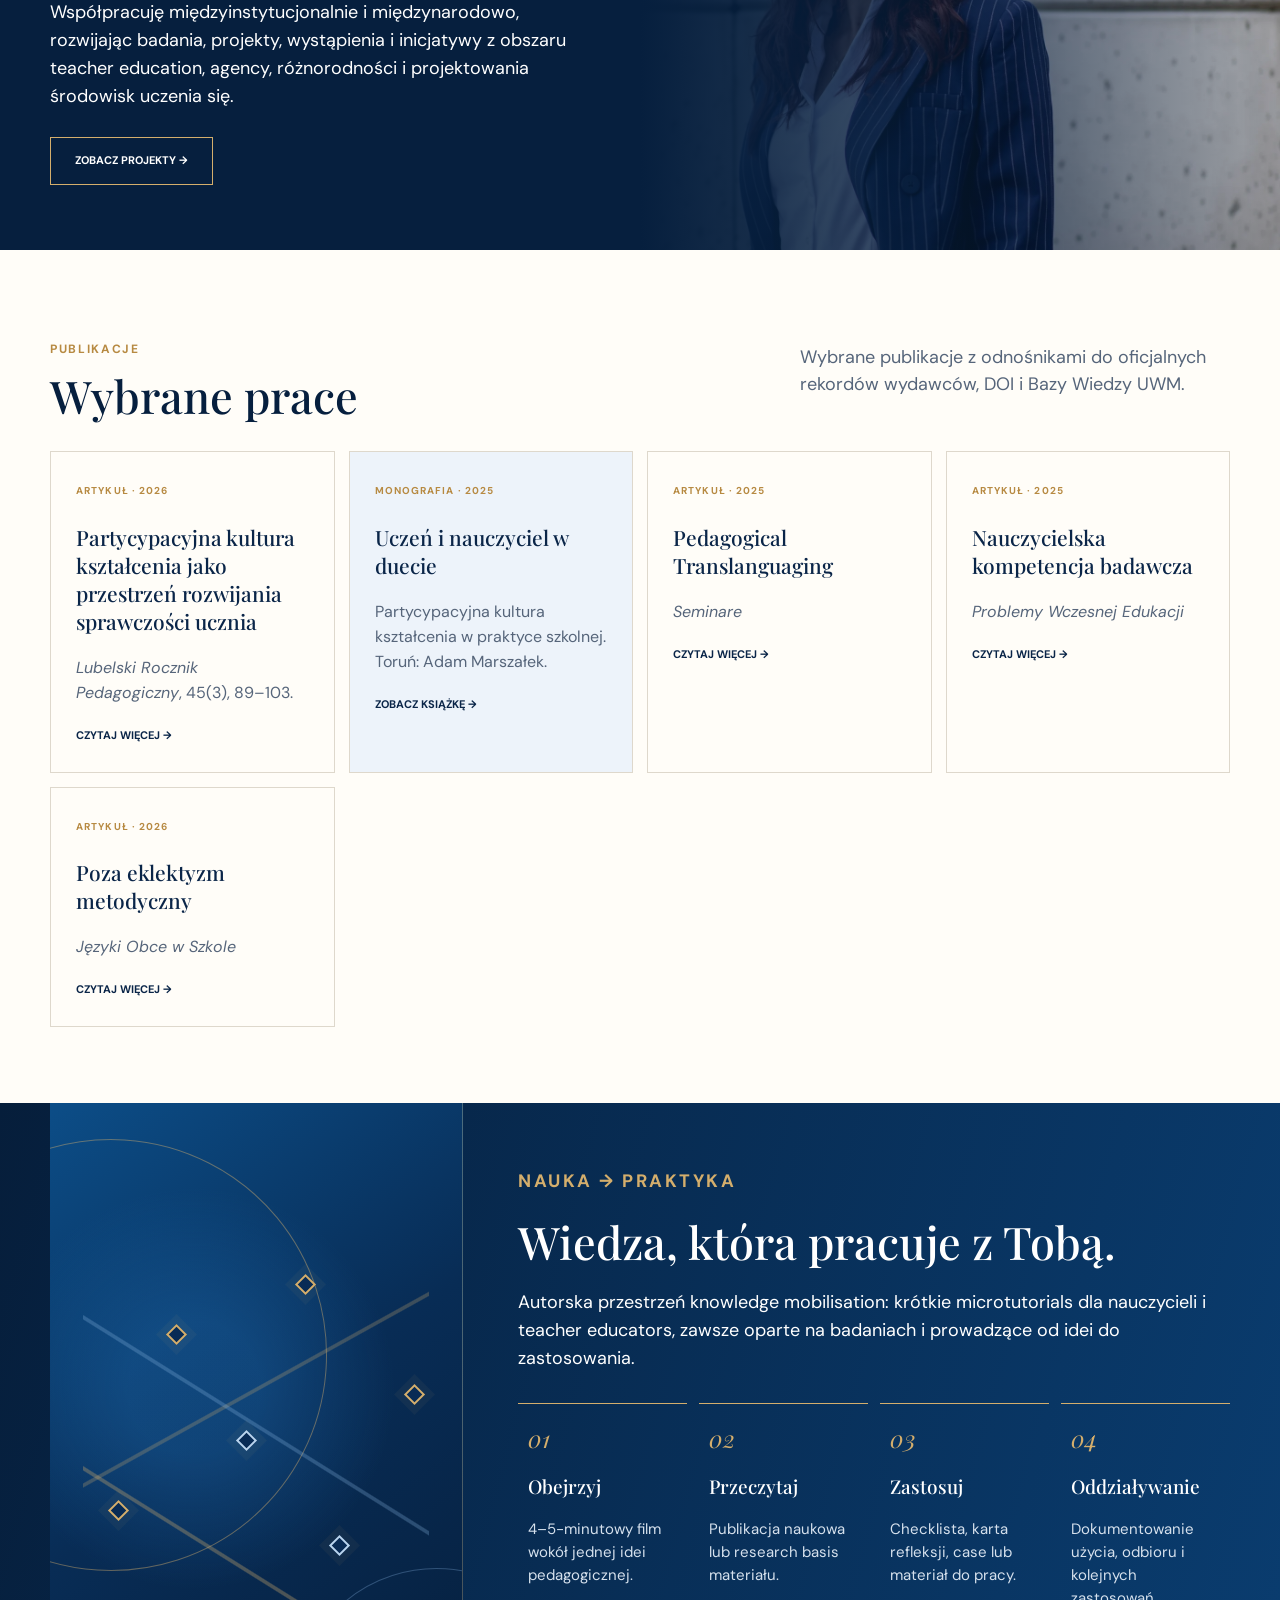
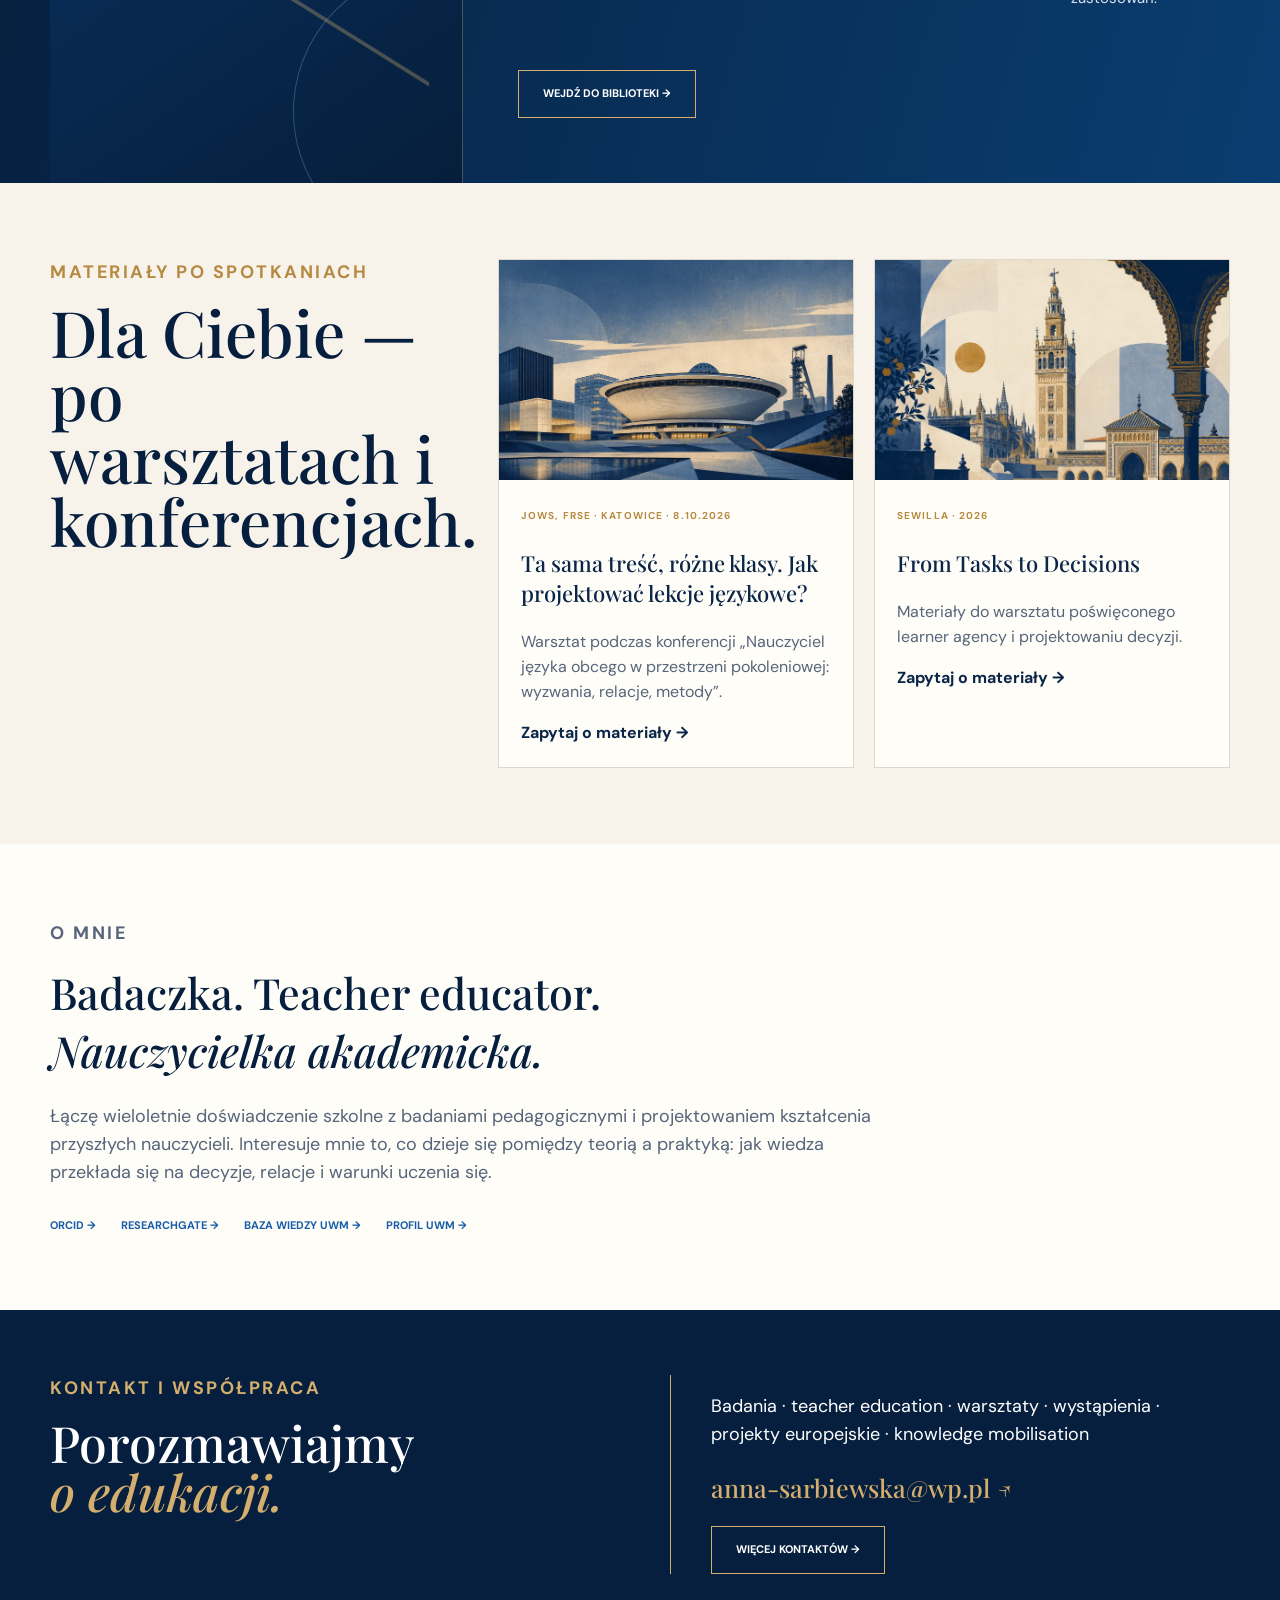
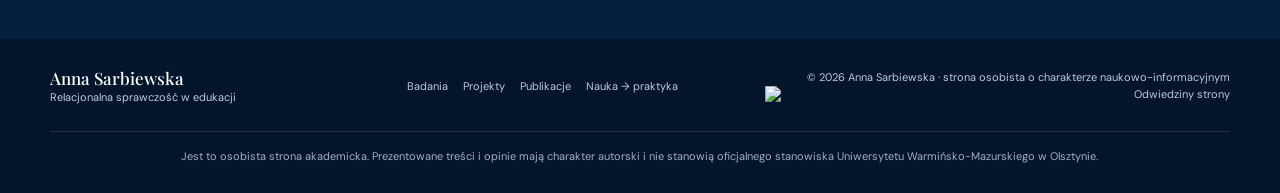
==== commit b5549569: "Add visitor counter to site footer" ====
--- a/index.html
+++ b/index.html
@@ -246,7 +246,7 @@
   <div class="wrap footer-grid">
     <div class="footer-brand"><strong>Anna Sarbiewska</strong><span>Relacjonalna sprawczość w edukacji</span></div>
     <div class="footer-nav"><a href="#obszary">Badania</a><a href="#projekty">Projekty</a><a href="#publikacje">Publikacje</a><a href="#praktyka">Nauka → praktyka</a></div>
-    <div class="footer-note">© <span data-year></span> Anna Sarbiewska · strona osobista o charakterze naukowo-informacyjnym</div>
+    <div class="footer-note">© <span data-year></span> Anna Sarbiewska · strona osobista o charakterze naukowo-informacyjnym<div class="visitor-counter"><img src="https://hitscounter.dev/api/hit?url=https%3A%2F%2Fannasarbiewska.com%2F&label=Odwiedziny&color=%23d4ae6c&style=flat" alt="Odwiedziny strony"></div></div>
     <div class="footer-disclaimer">Jest to osobista strona akademicka. Prezentowane treści i opinie mają charakter autorski i nie stanowią oficjalnego stanowiska Uniwersytetu Warmińsko-Mazurskiego w Olsztynie.</div>
   </div>
 </footer>
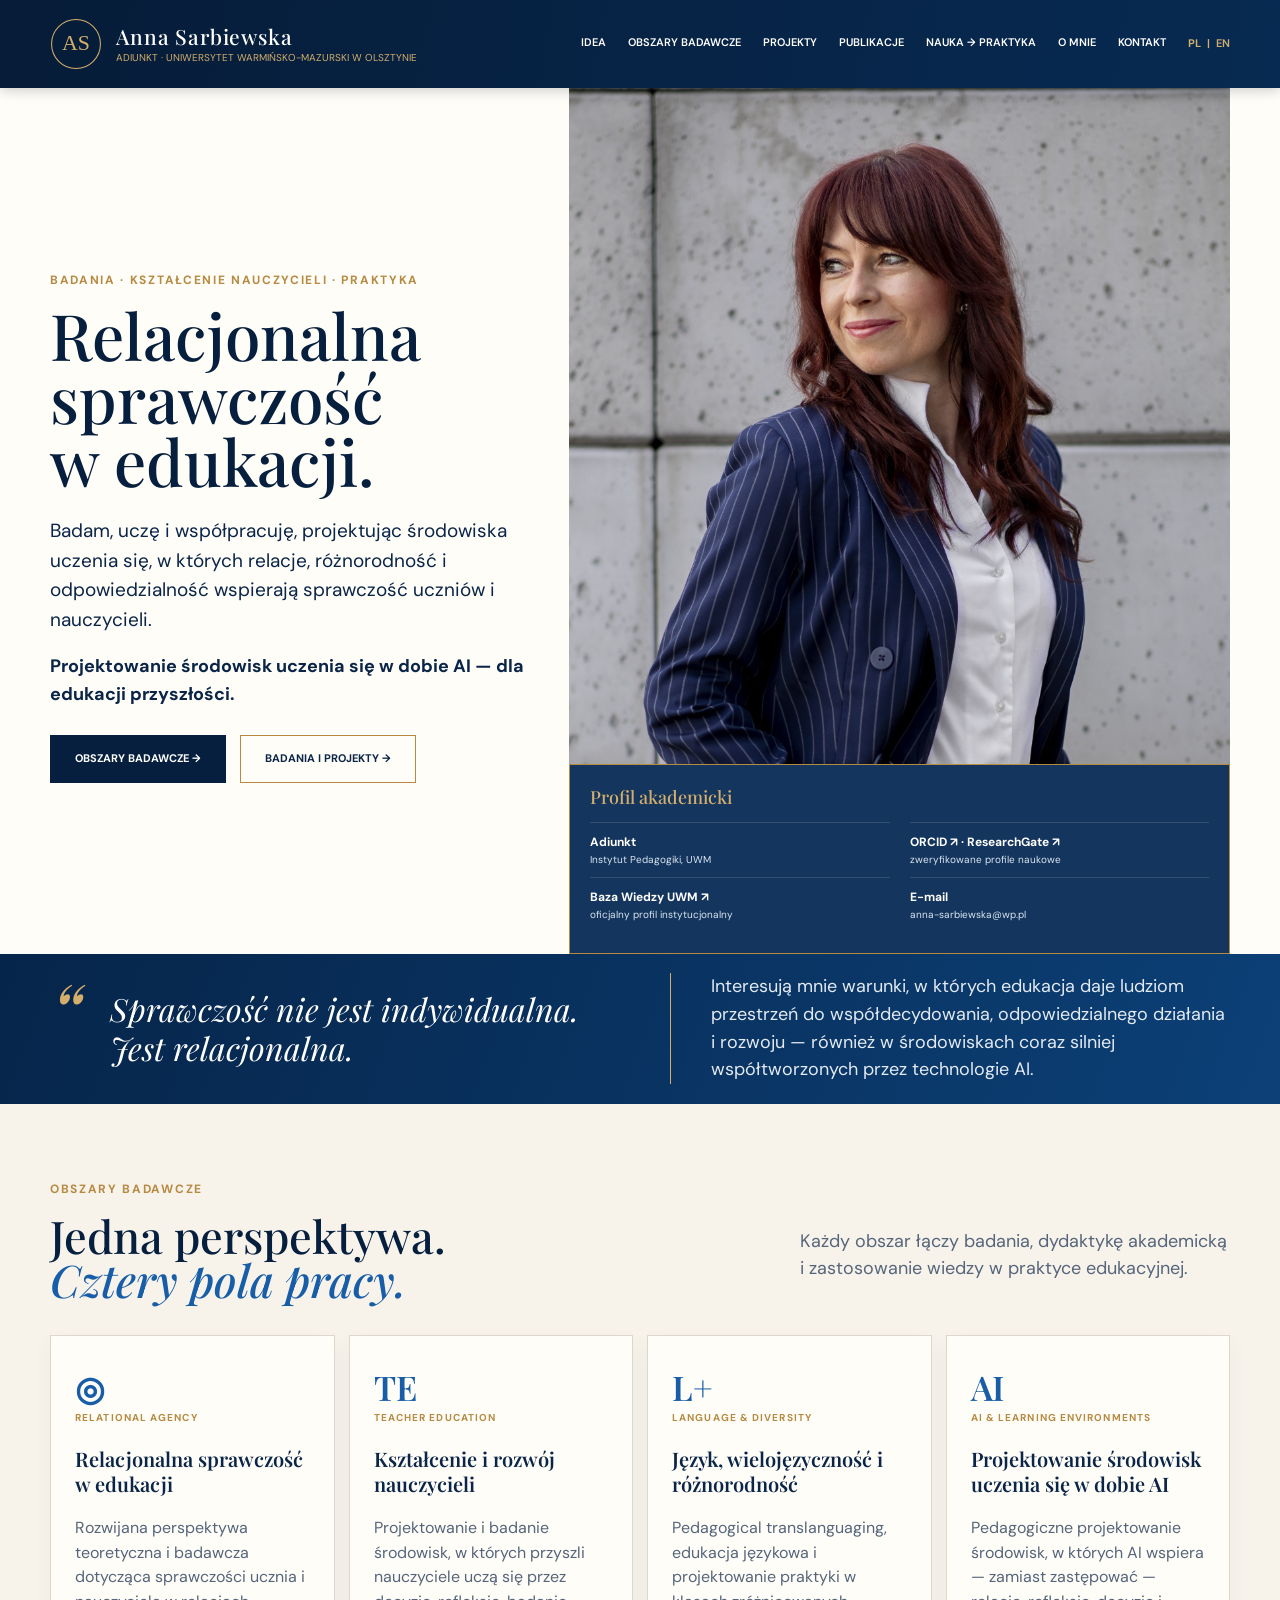
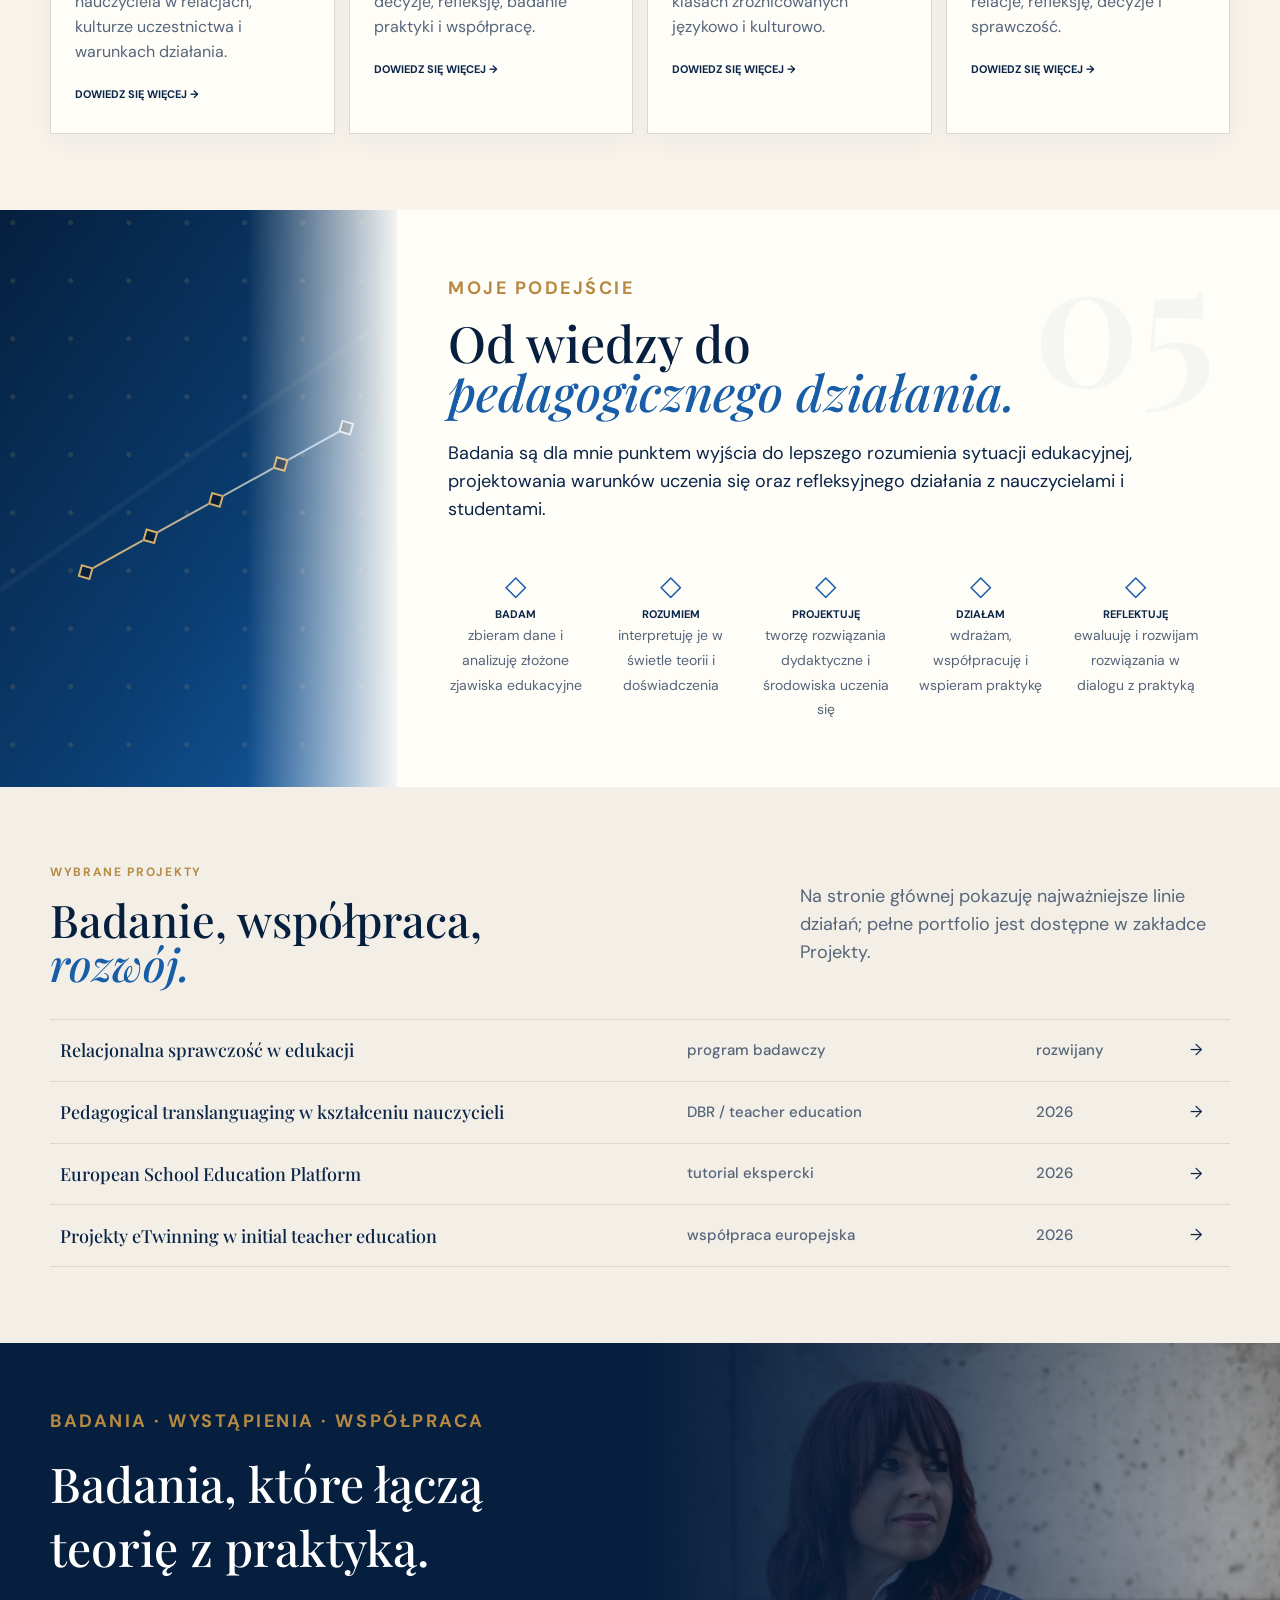
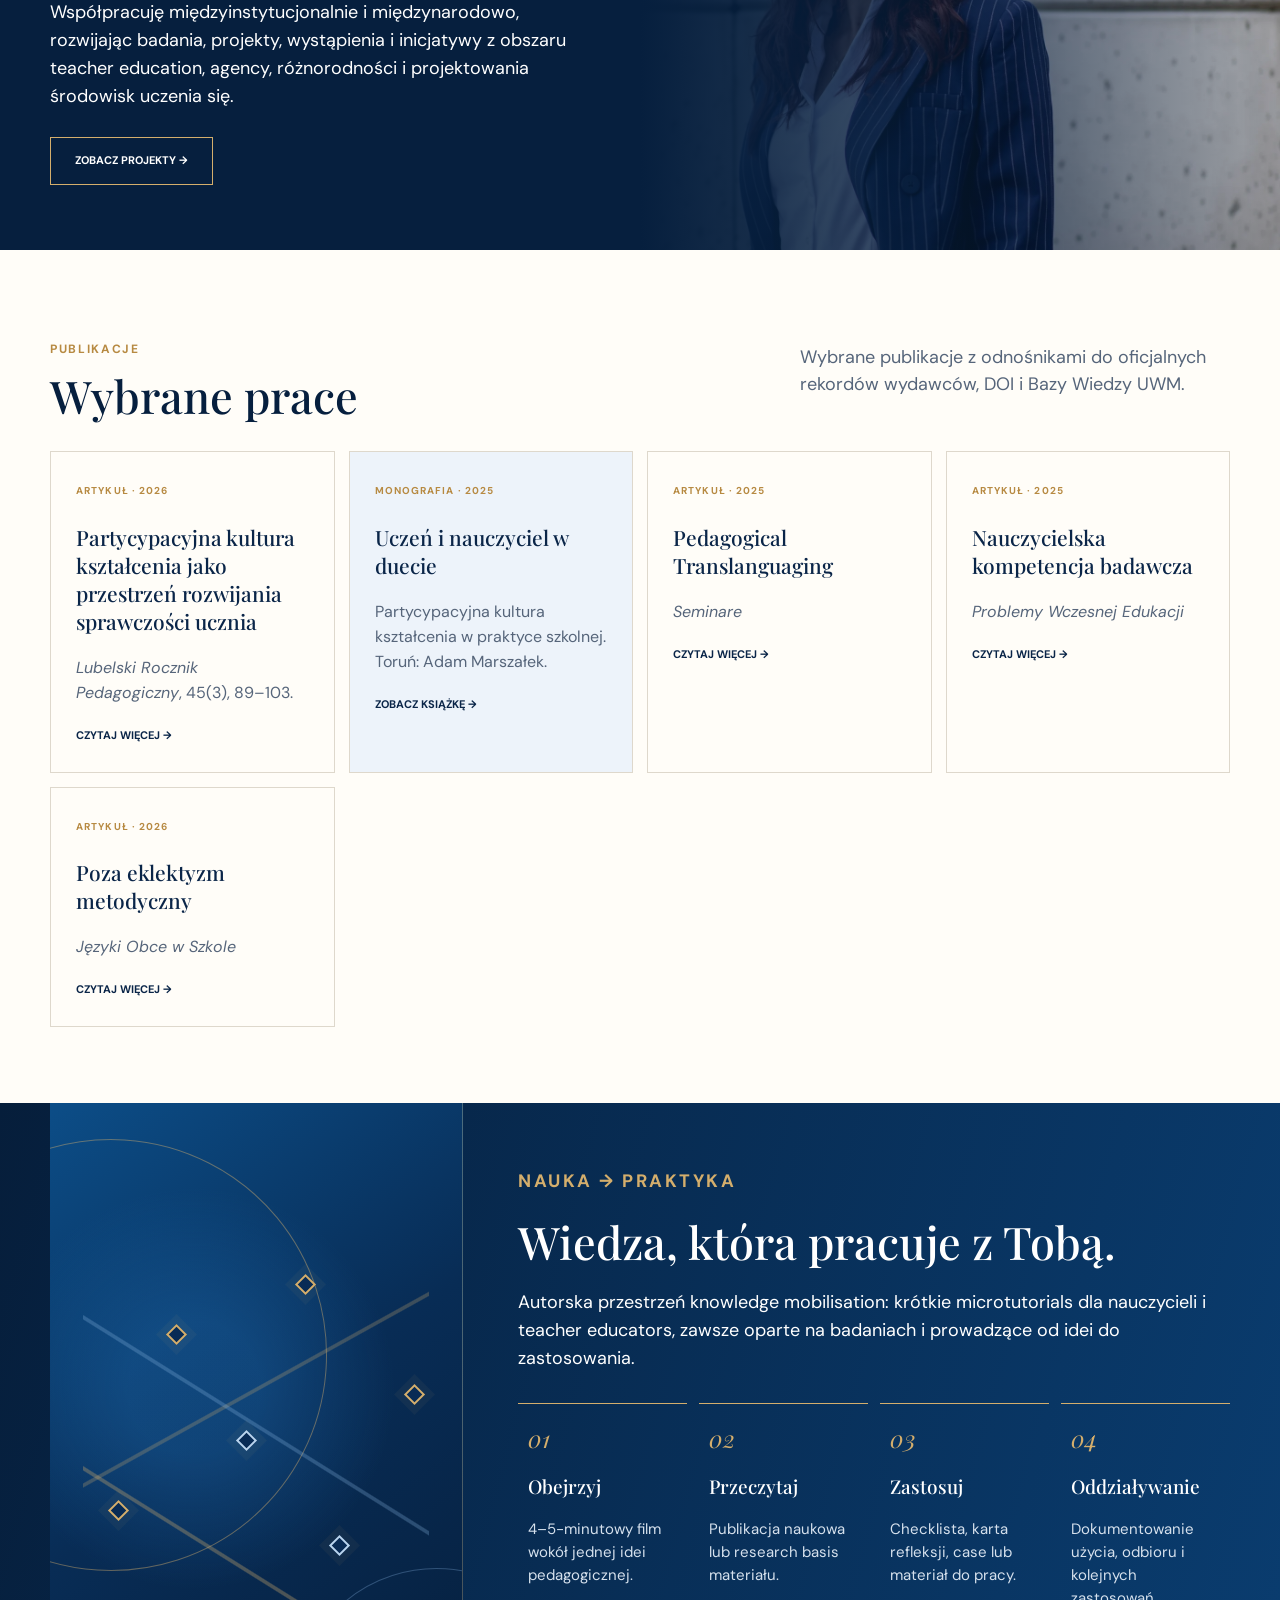
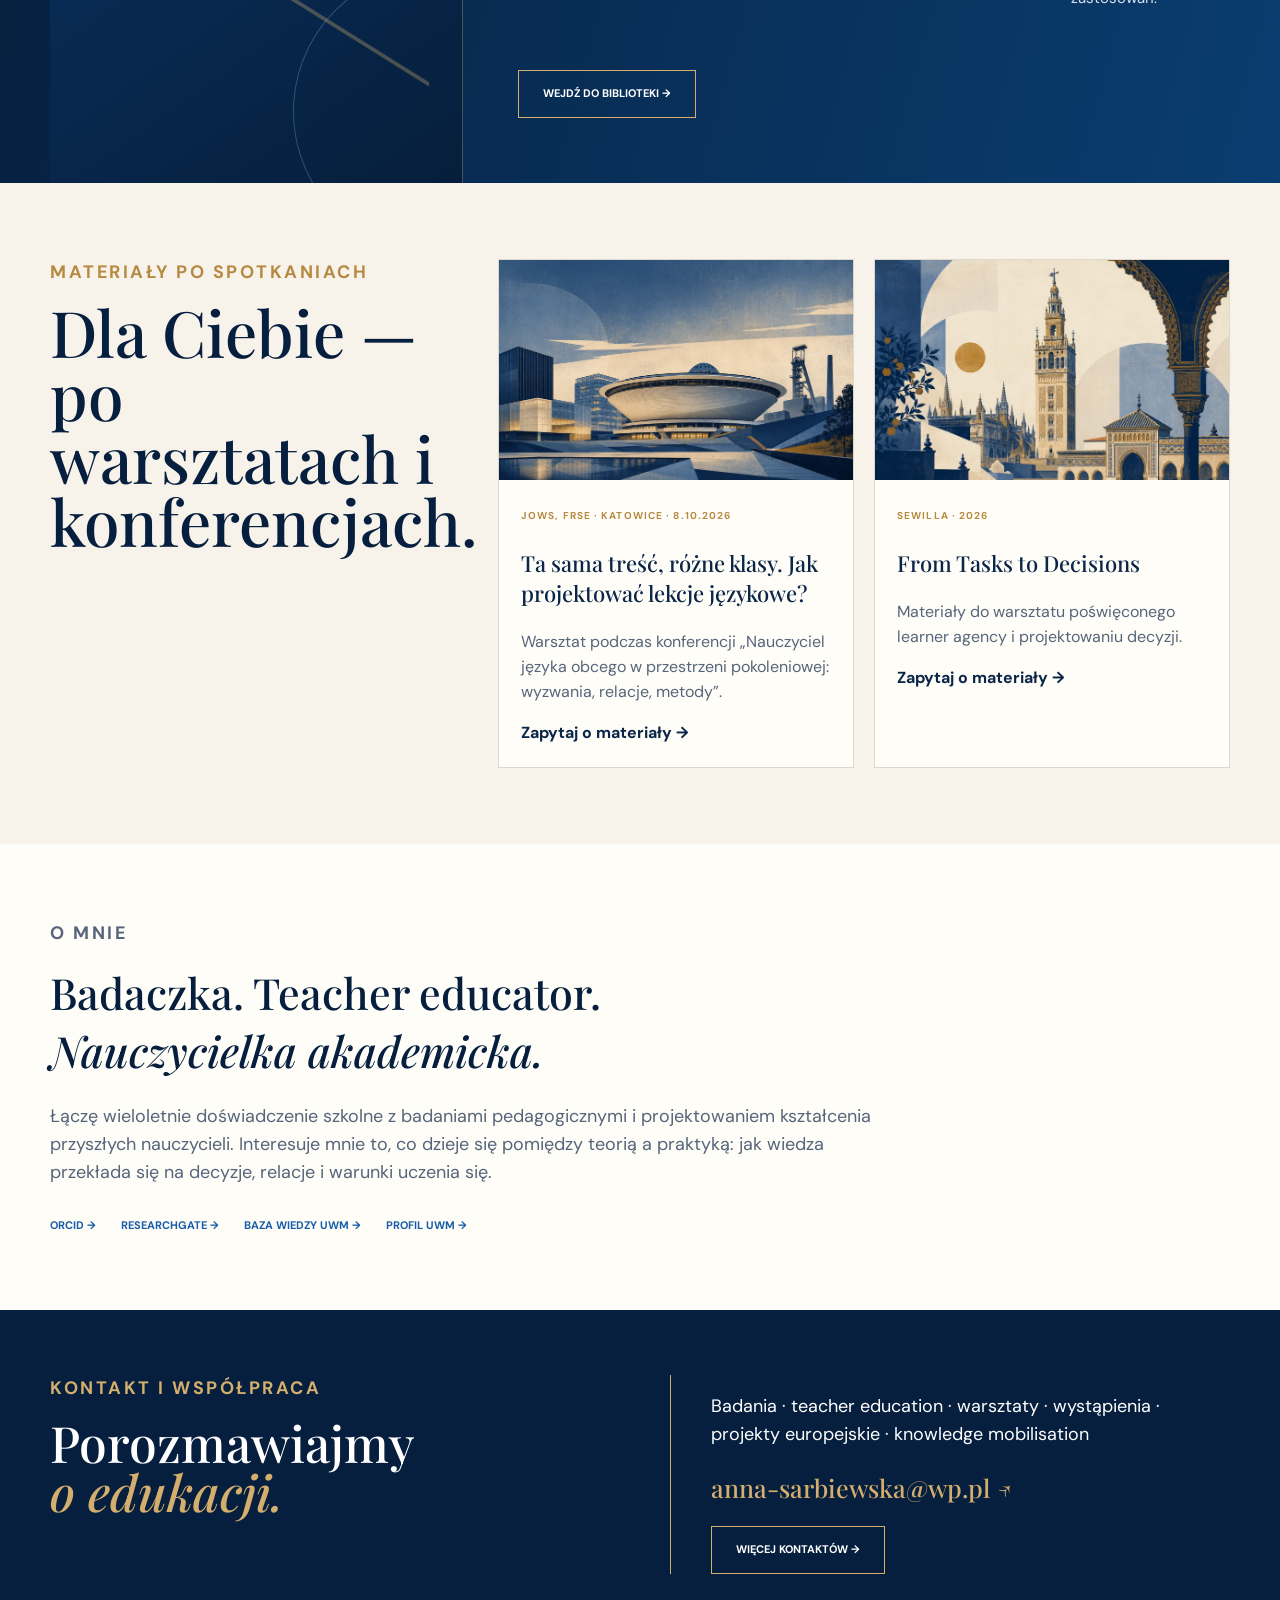
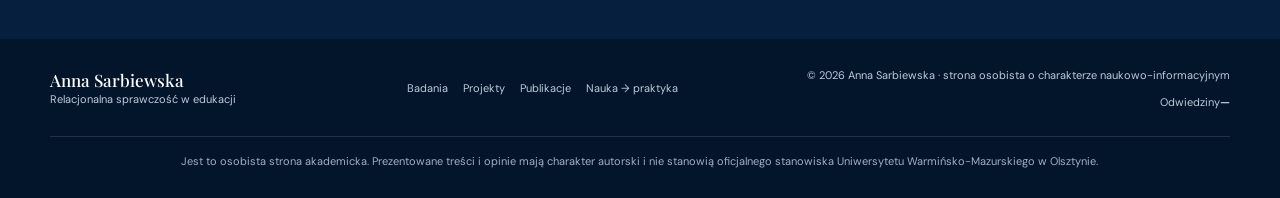
==== commit 1ccae1b0: "Replace visitor badge with elegant text counter" ====
--- a/index.html
+++ b/index.html
@@ -246,7 +246,7 @@
   <div class="wrap footer-grid">
     <div class="footer-brand"><strong>Anna Sarbiewska</strong><span>Relacjonalna sprawczość w edukacji</span></div>
     <div class="footer-nav"><a href="#obszary">Badania</a><a href="#projekty">Projekty</a><a href="#publikacje">Publikacje</a><a href="#praktyka">Nauka → praktyka</a></div>
-    <div class="footer-note">© <span data-year></span> Anna Sarbiewska · strona osobista o charakterze naukowo-informacyjnym<div class="visitor-counter"><img src="https://hitscounter.dev/api/hit?url=https%3A%2F%2Fannasarbiewska.com%2F&label=Odwiedziny&color=%23d4ae6c&style=flat" alt="Odwiedziny strony"></div></div>
+    <div class="footer-note">© <span data-year></span> Anna Sarbiewska · strona osobista o charakterze naukowo-informacyjnym<div class="visitor-counter" aria-label="Liczba odwiedzin strony"><span>Odwiedziny</span><strong id="visitor-count">—</strong></div></div>
     <div class="footer-disclaimer">Jest to osobista strona akademicka. Prezentowane treści i opinie mają charakter autorski i nie stanowią oficjalnego stanowiska Uniwersytetu Warmińsko-Mazurskiego w Olsztynie.</div>
   </div>
 </footer>
--- a/styles.css
+++ b/styles.css
@@ -21,3 +21,5 @@
 .practice-card p,.project-row span,.project-row b{font-size:15px}
 .step span{font-size:14px}
 .footer-disclaimer{grid-column:1/-1;border-top:1px solid #ffffff1f;padding-top:16px;text-align:center;color:#9fb0c2;font-size:11px;line-height:1.55}
+
+.visitor-counter{margin-top:10px;display:flex;justify-content:flex-end;align-items:center}.visitor-counter img{display:block;height:20px;max-width:100%}@media(max-width:600px){.visitor-counter{justify-content:flex-start}}
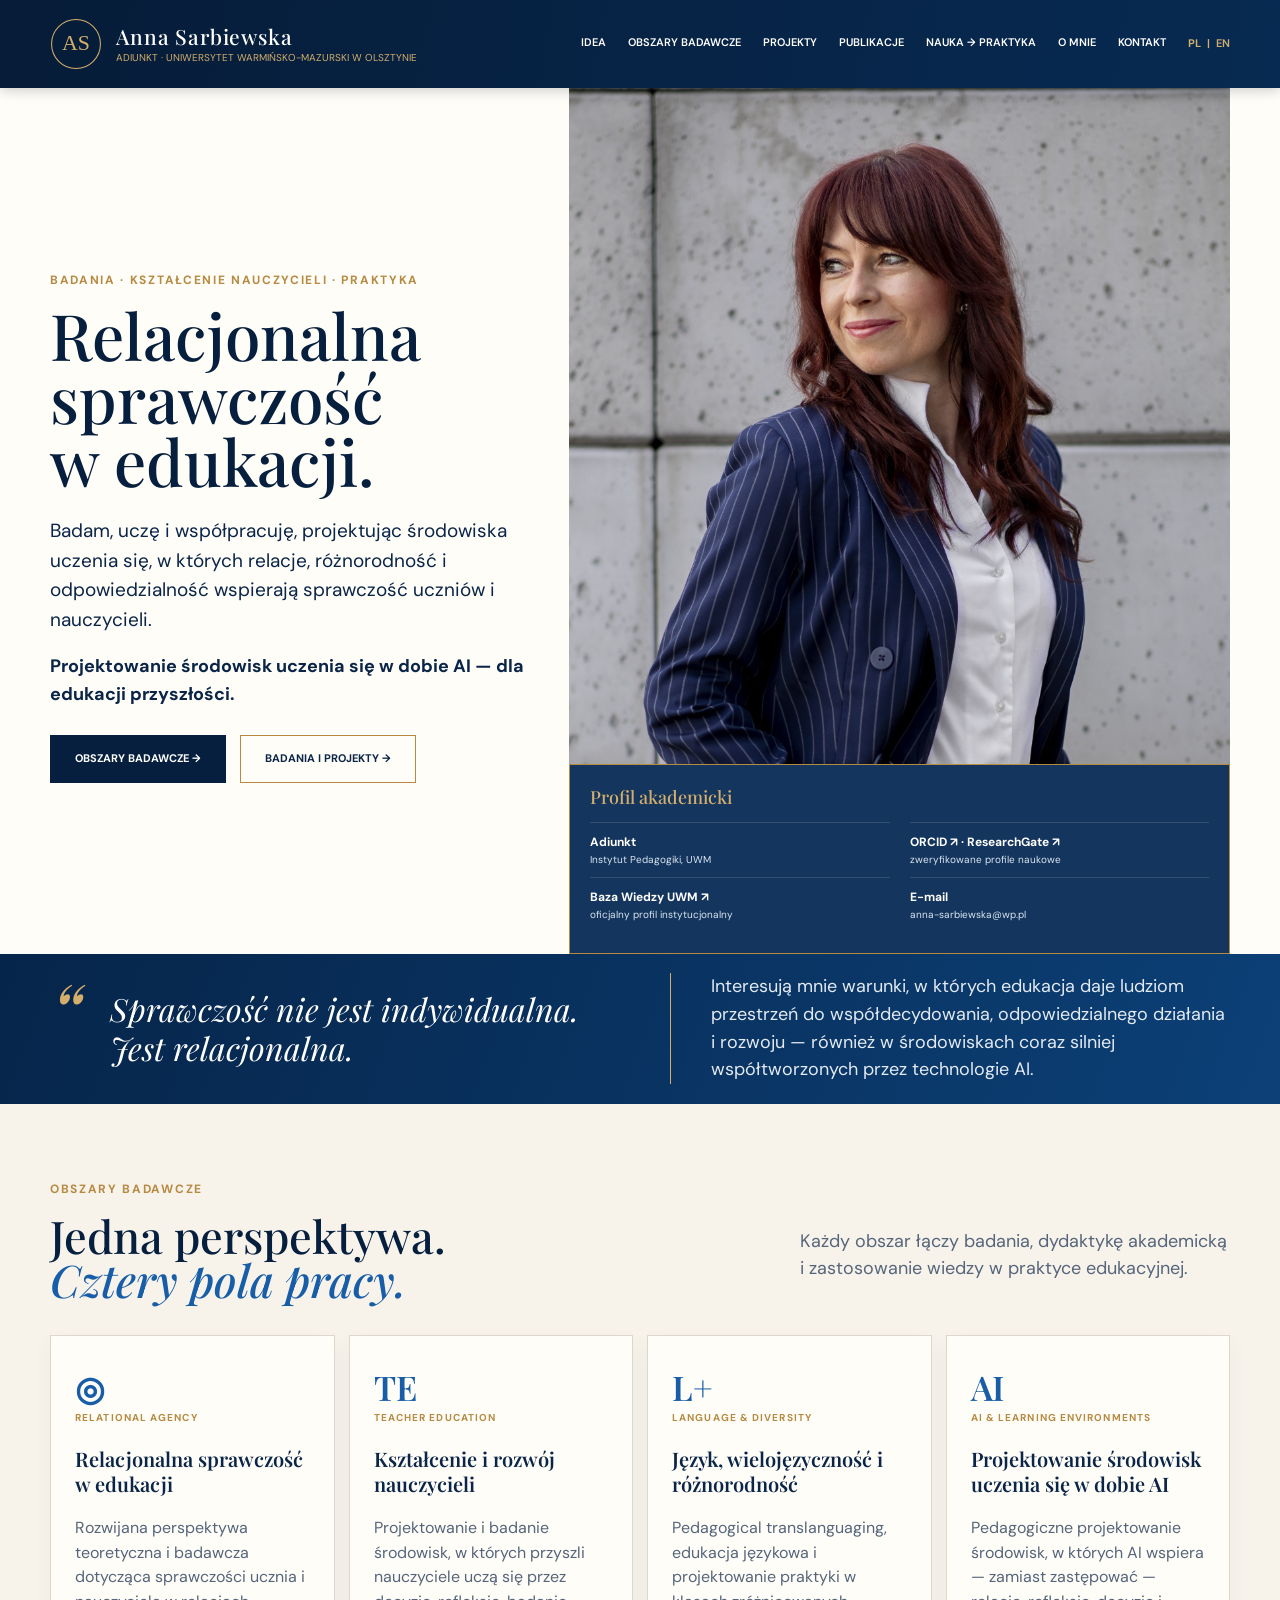
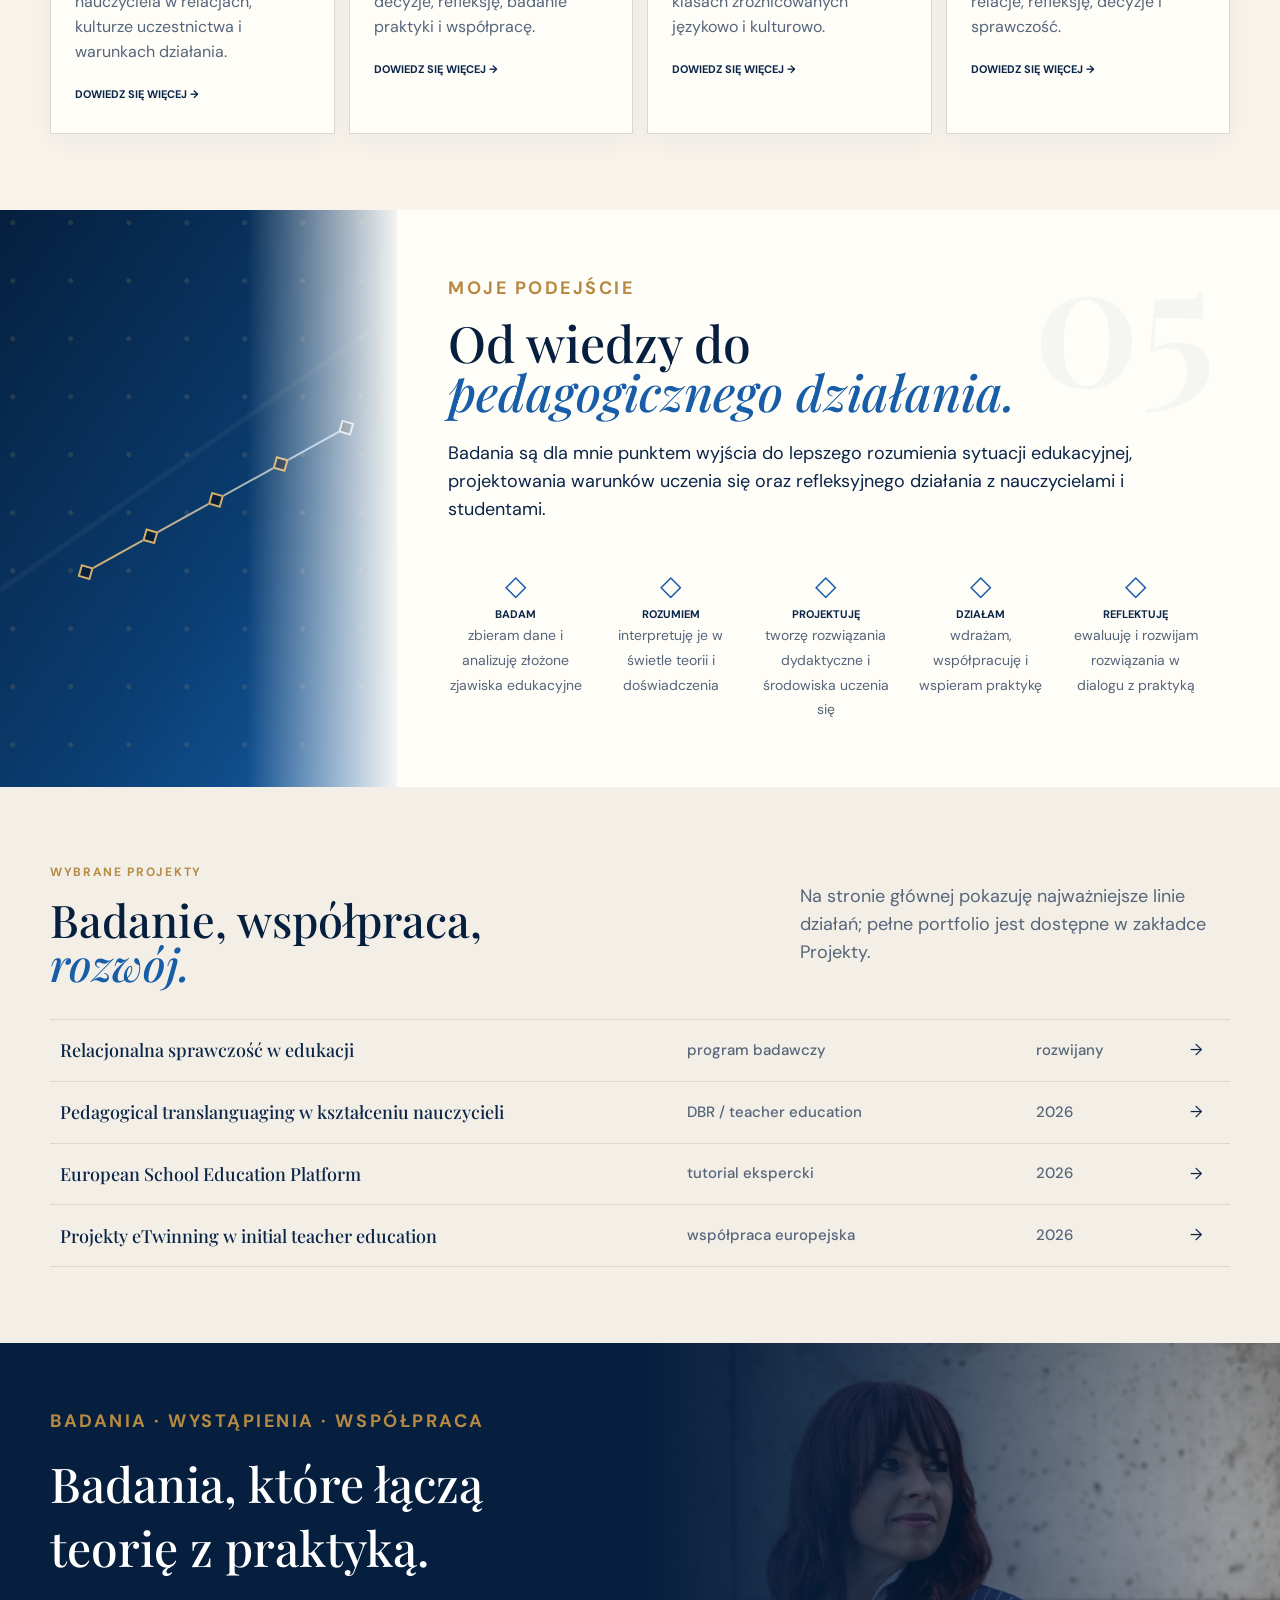
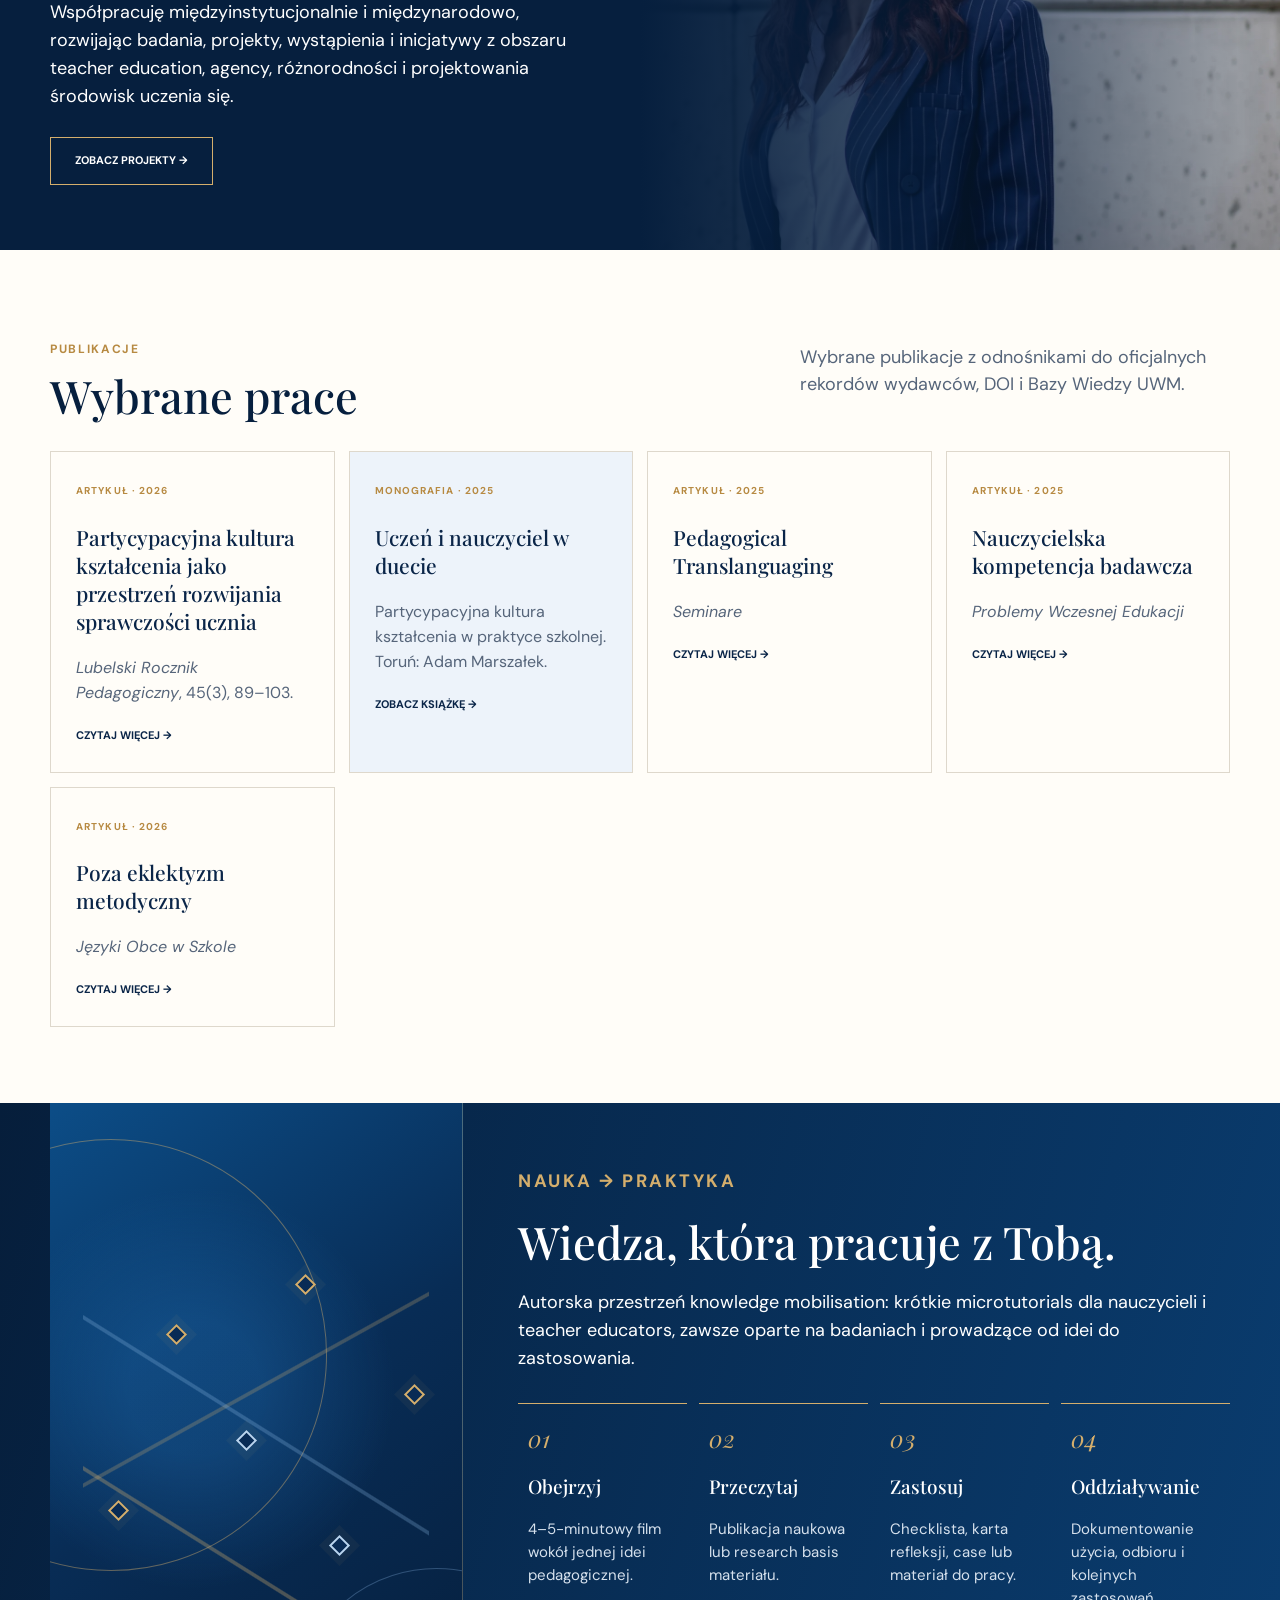
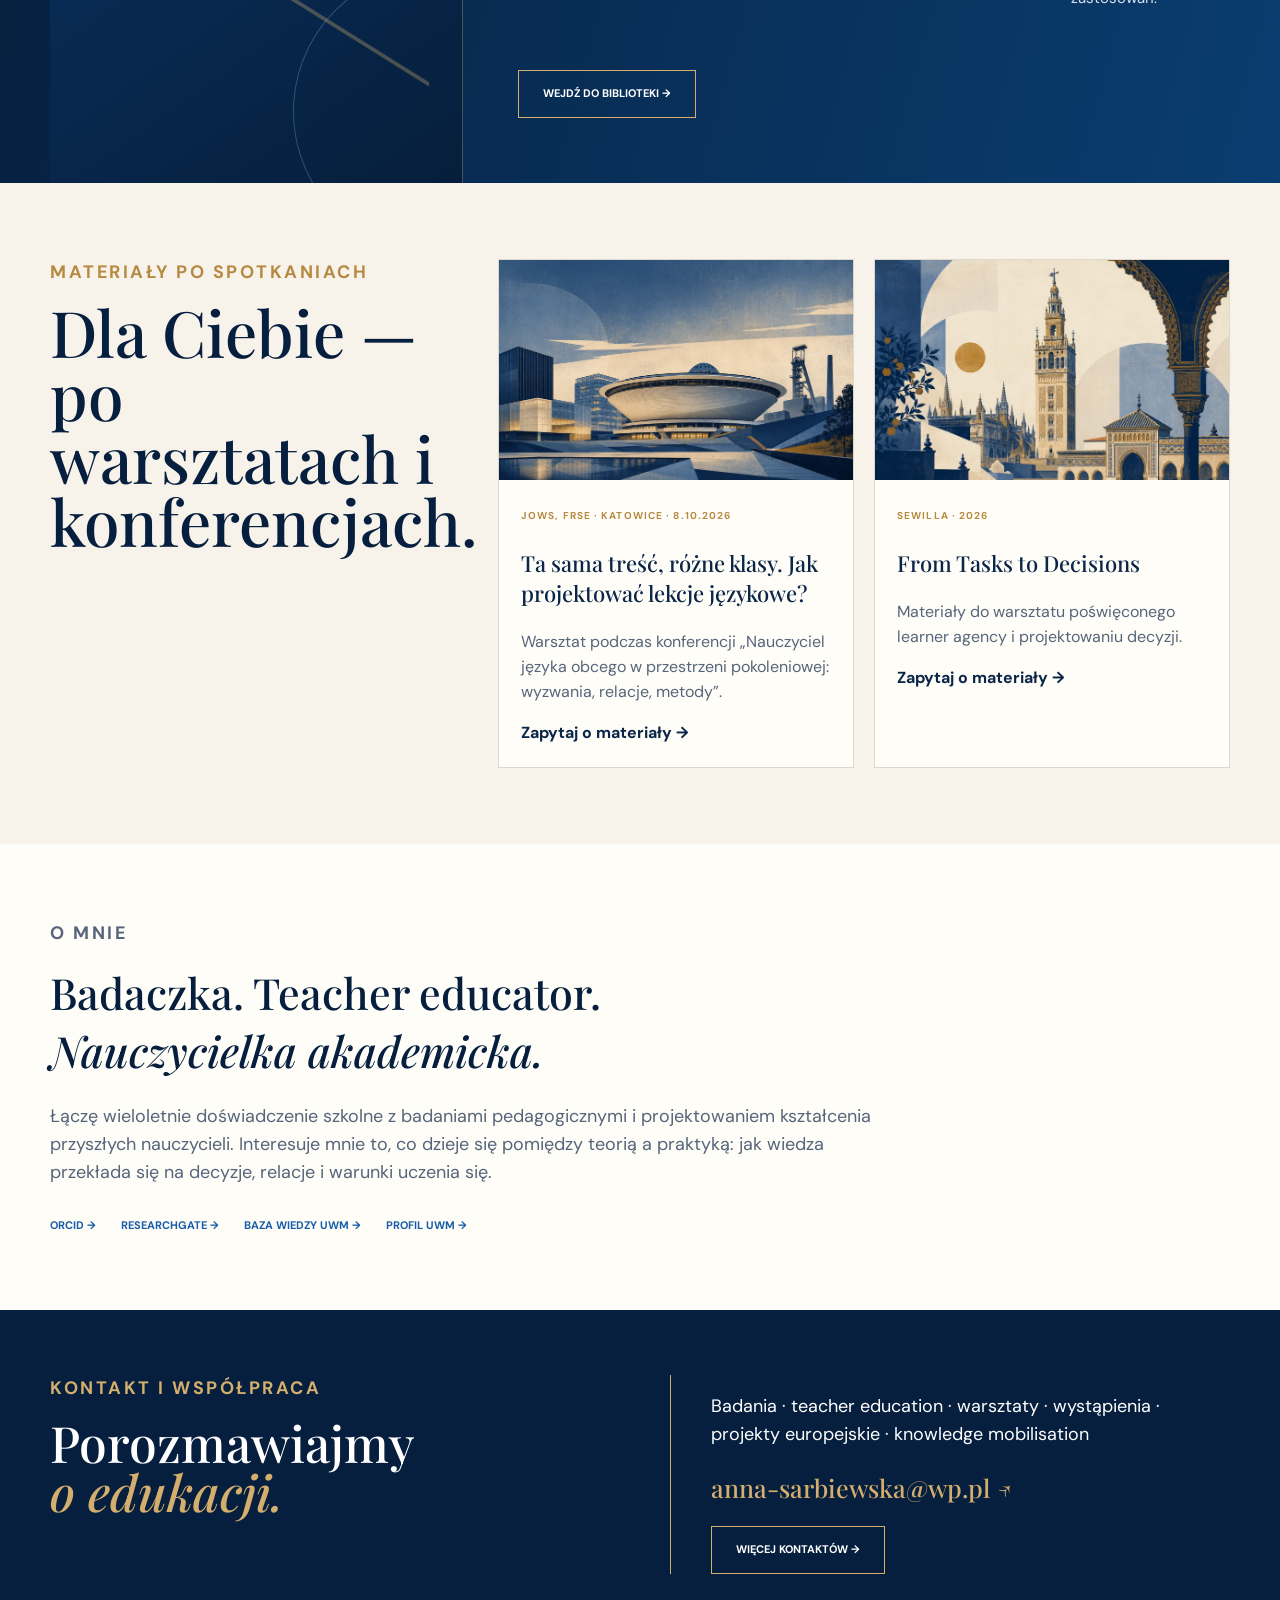
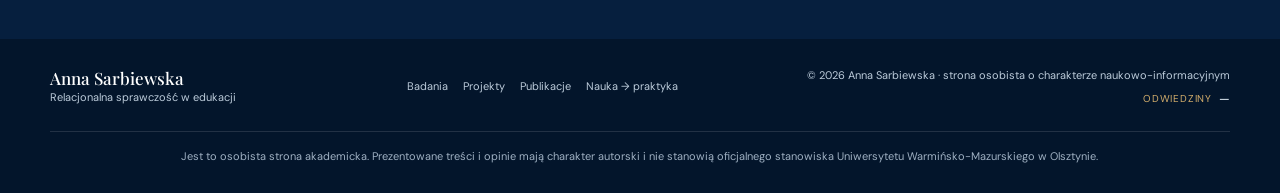
==== commit 945e325f: "Use official page views tracking script" ====
--- a/index.html
+++ b/index.html
@@ -251,5 +251,6 @@
   </div>
 </footer>
 
+<script src="https://page-views-api.ratneshc.com/script" data-site="annasarbiewska.com" data-path="/" defer></script>
 <script src="script.js"></script>
 </body></html>
--- a/styles.css
+++ b/styles.css
@@ -22,4 +22,4 @@
 .step span{font-size:14px}
 .footer-disclaimer{grid-column:1/-1;border-top:1px solid #ffffff1f;padding-top:16px;text-align:center;color:#9fb0c2;font-size:11px;line-height:1.55}
 
-.visitor-counter{margin-top:10px;display:flex;justify-content:flex-end;align-items:center}.visitor-counter img{display:block;height:20px;max-width:100%}@media(max-width:600px){.visitor-counter{justify-content:flex-start}}
+.visitor-counter{margin-top:9px;display:flex;justify-content:flex-end;align-items:center;gap:7px;font-size:12px;line-height:1;color:#9fb0c2}.visitor-counter span{color:var(--gold2);letter-spacing:.08em;text-transform:uppercase;font-size:10px}.visitor-counter strong{color:#d9e3ec;font-weight:500;font-variant-numeric:tabular-nums}@media(max-width:600px){.visitor-counter{justify-content:flex-start}}
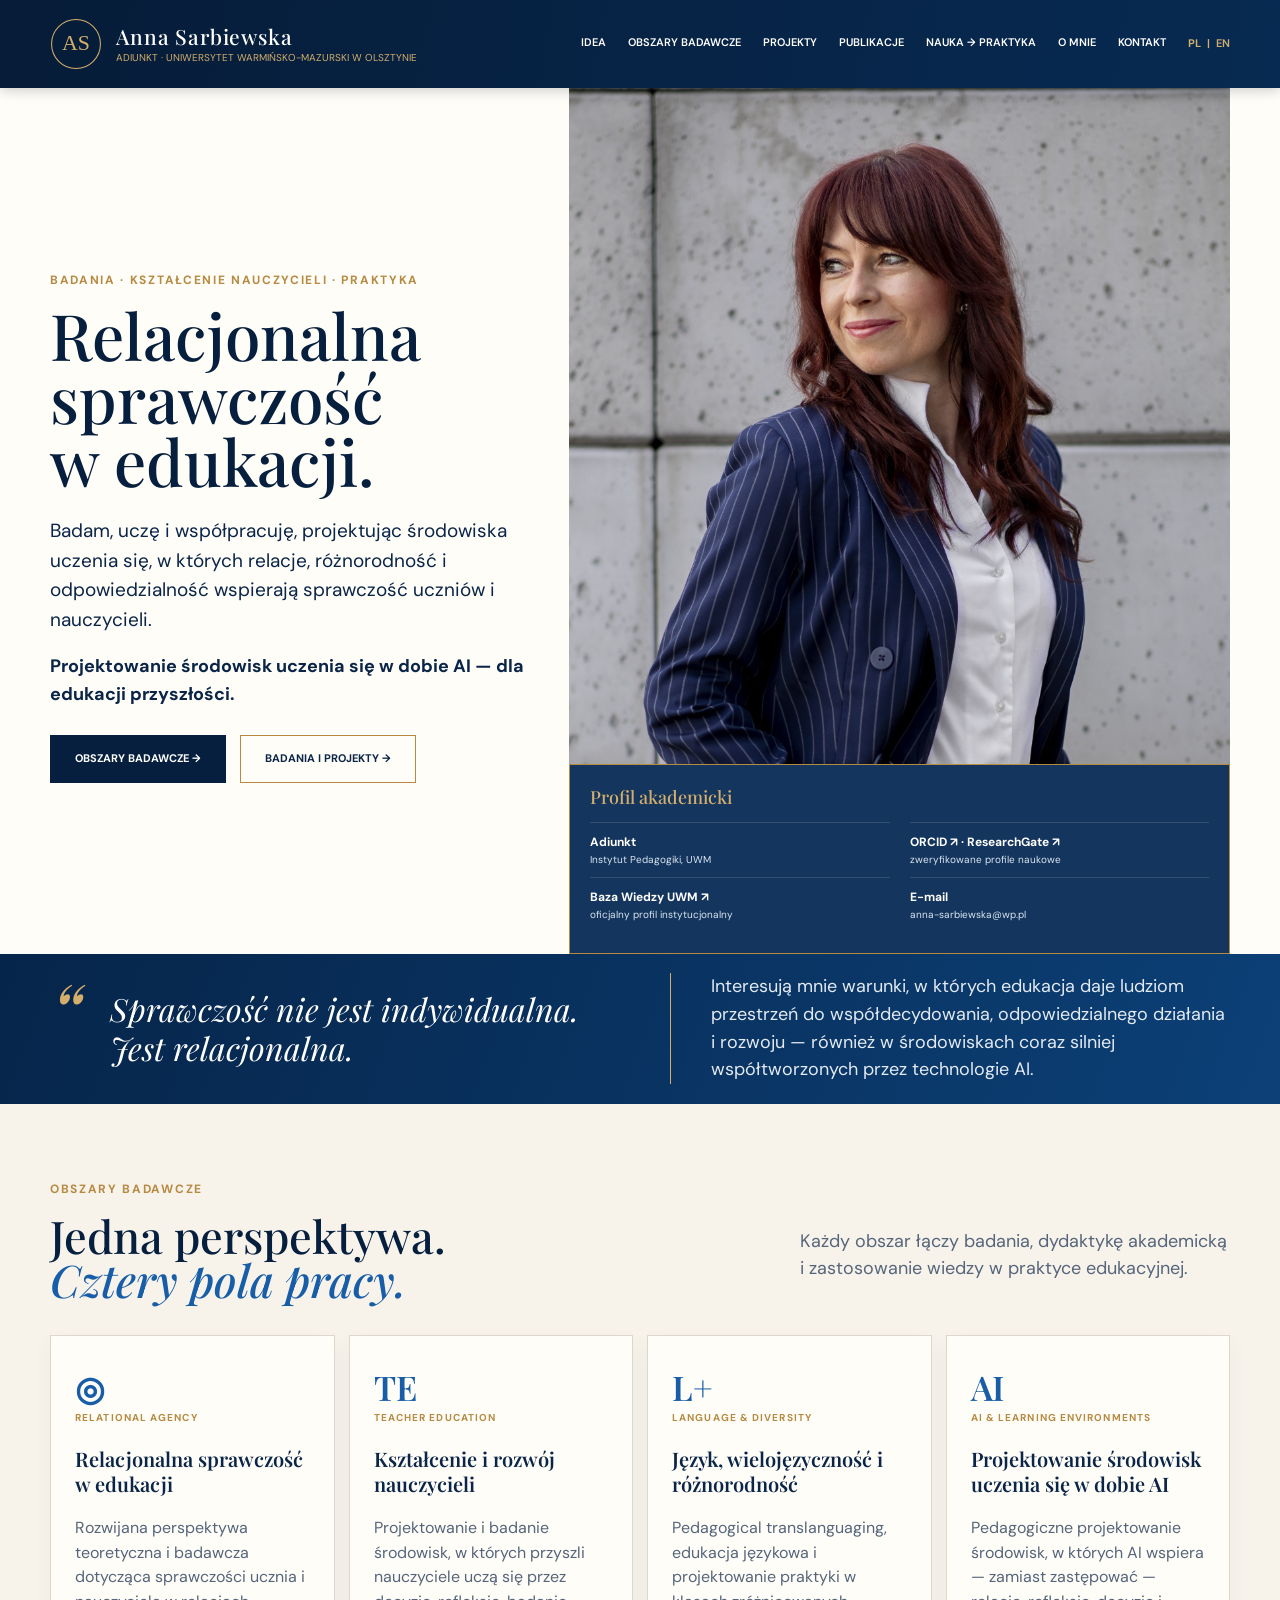
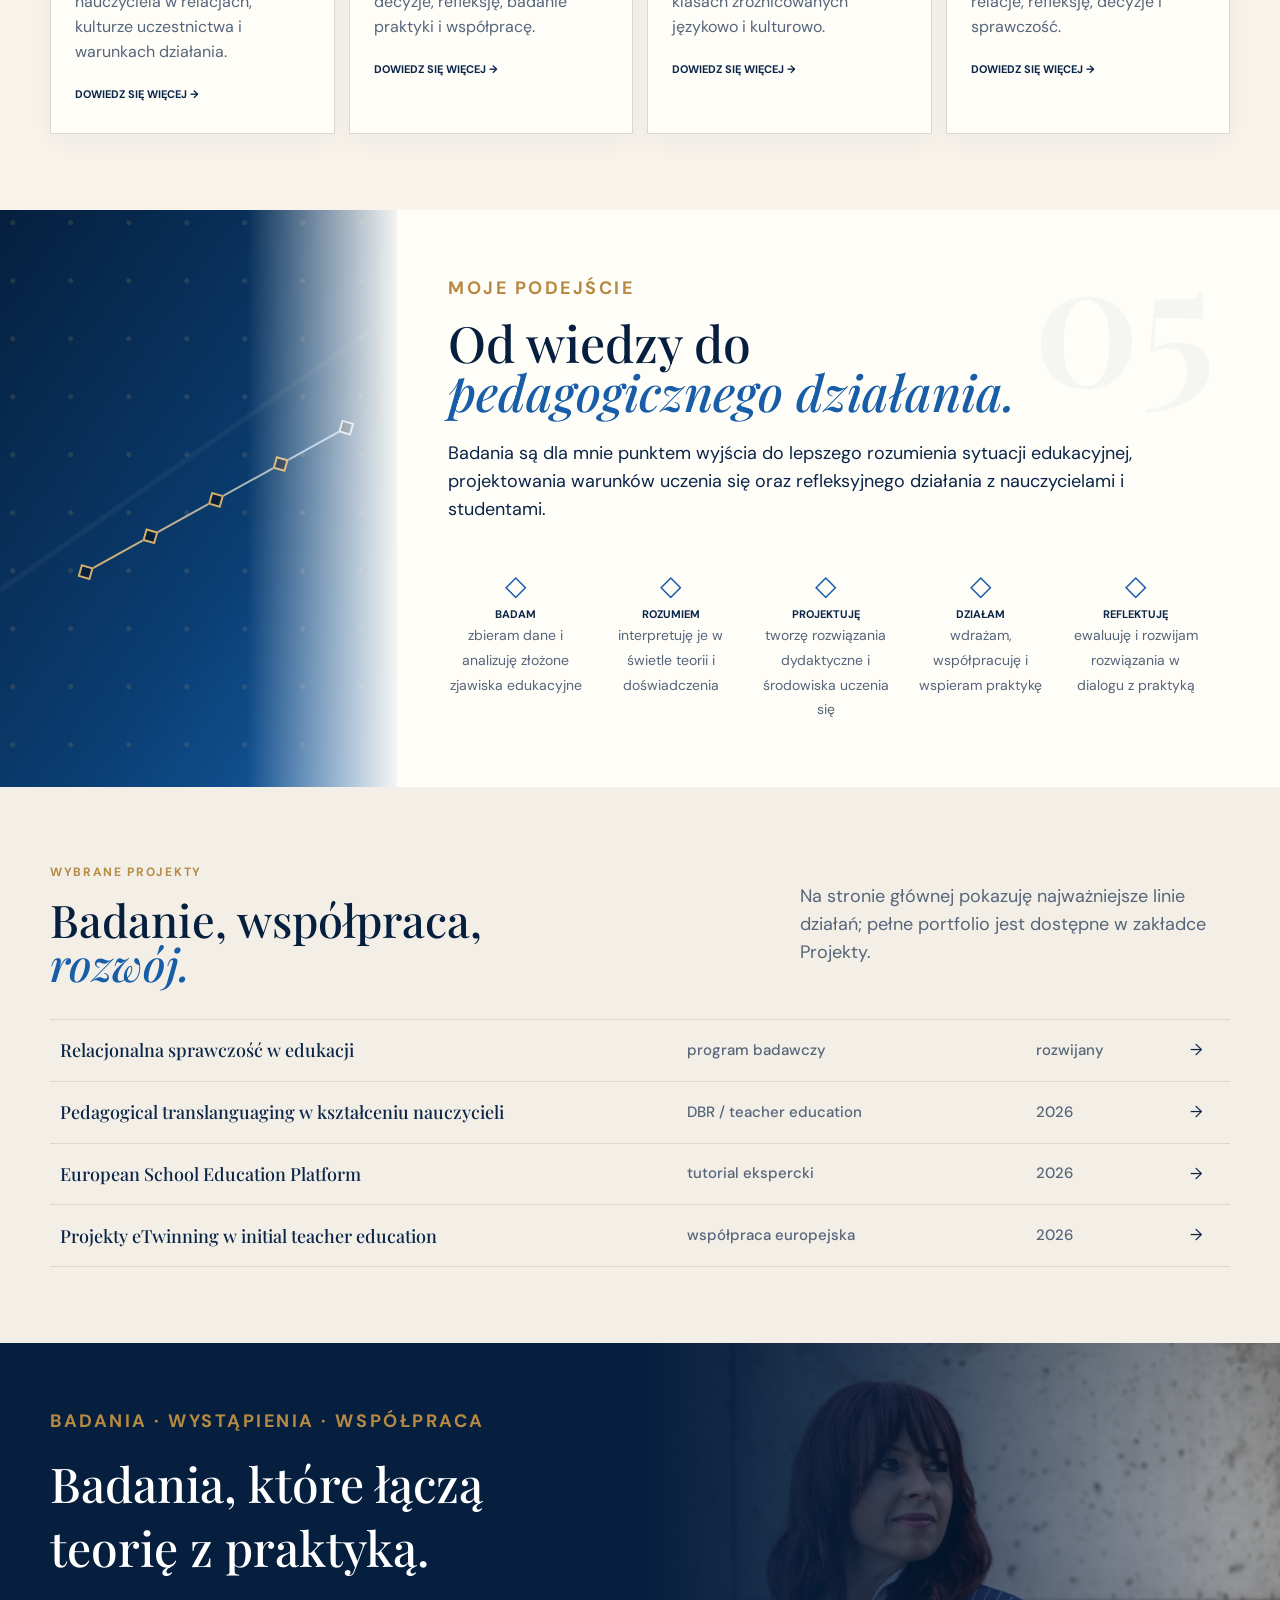
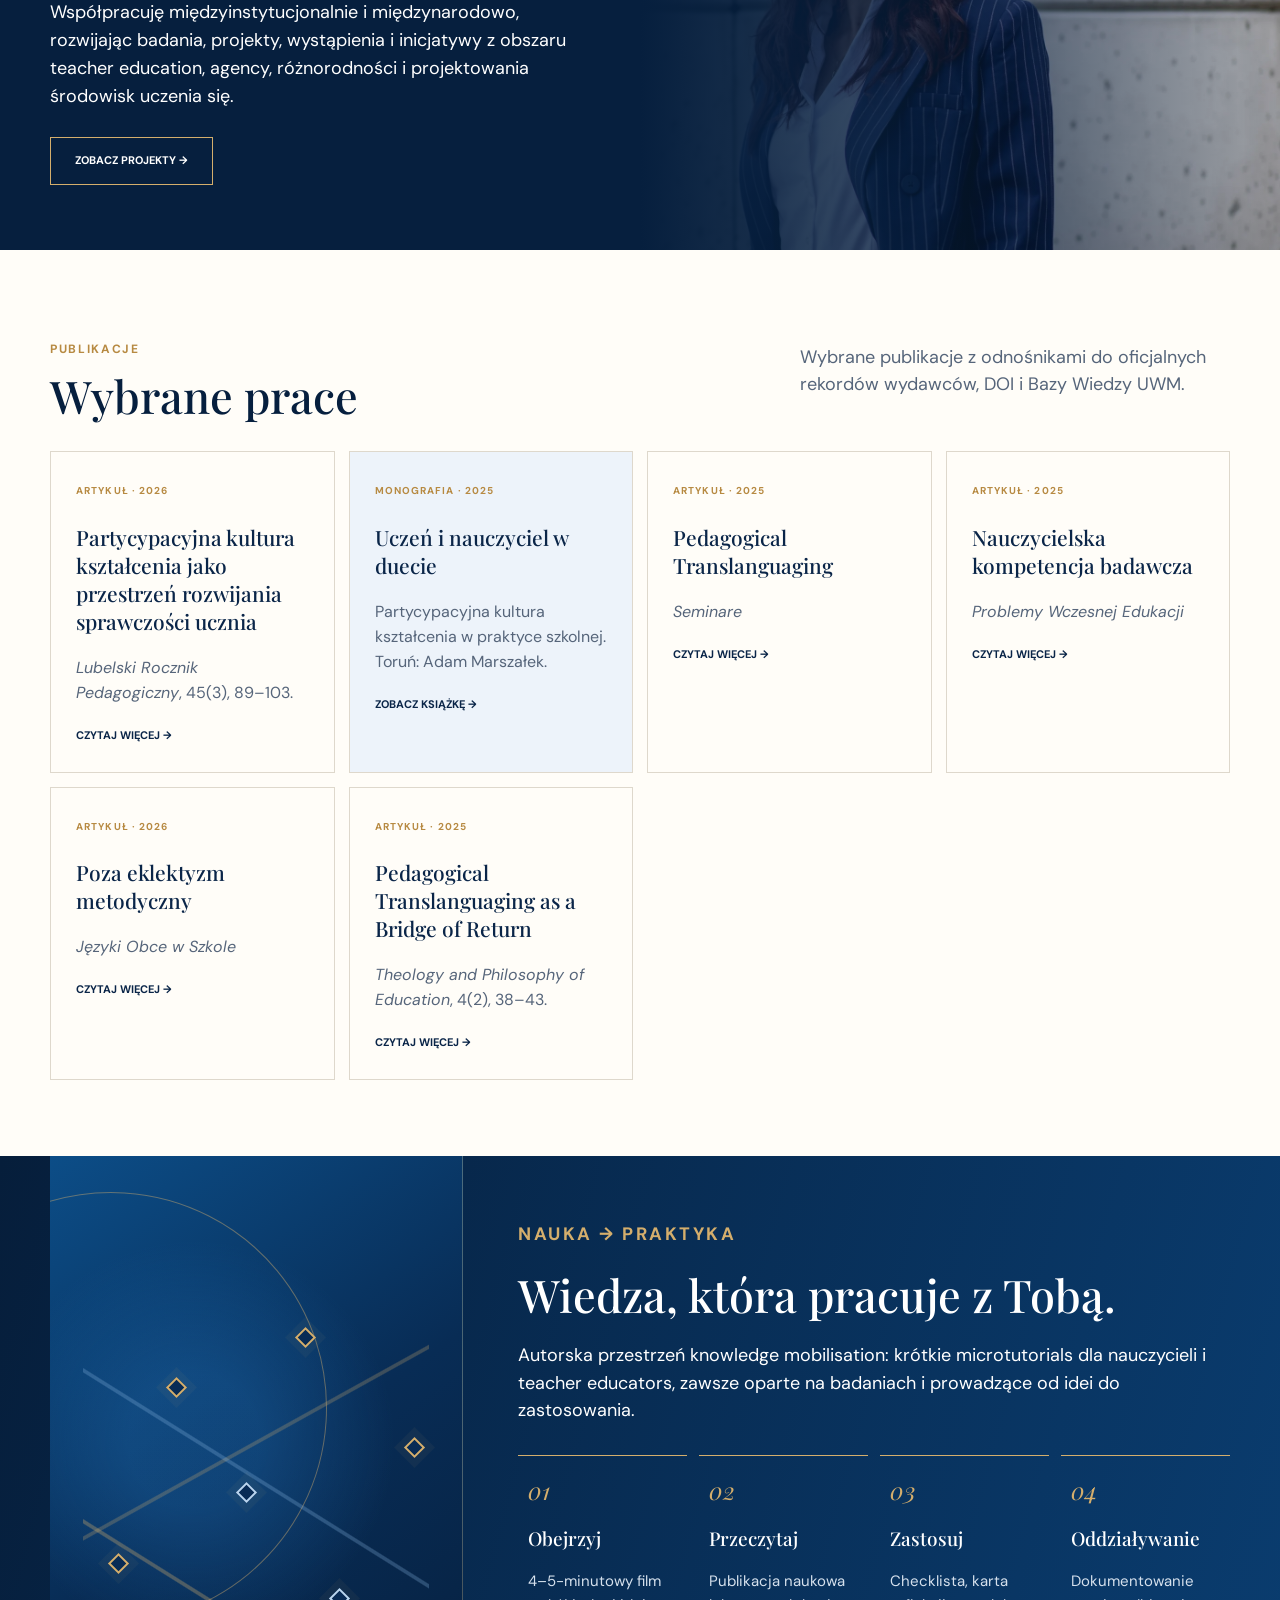
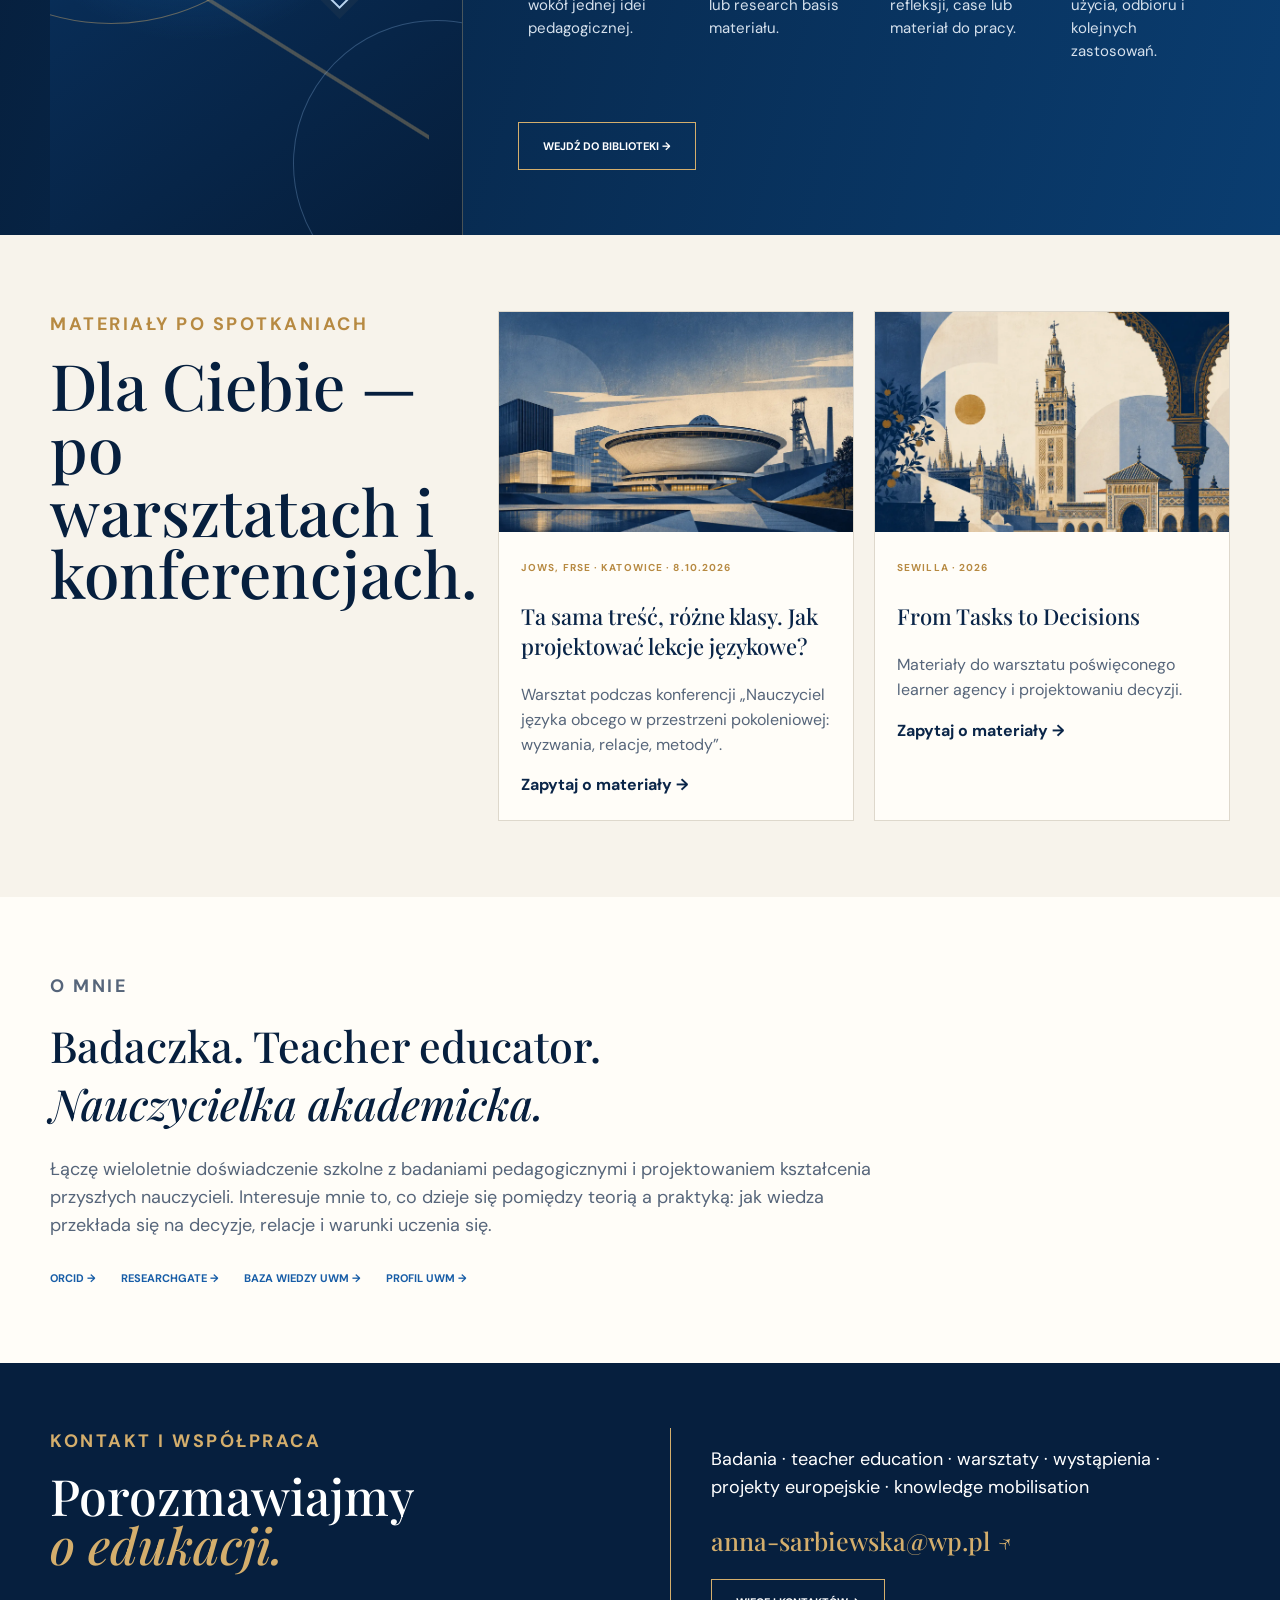
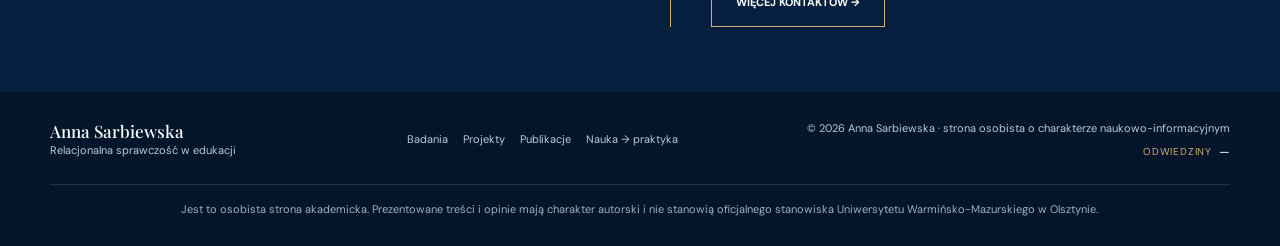
==== commit 594f0cca: "Add TAPE article to publications" ====
--- a/index.html
+++ b/index.html
@@ -168,6 +168,12 @@
       <article class="pub"><span class="type">Artykuł · 2025</span><h3>Pedagogical Translanguaging</h3><p><em>Seminare</em></p><a href="https://czasopisma.uksw.edu.pl/s/article/view/15479" target="_blank" rel="noopener">Czytaj więcej →</a></article>
       <article class="pub"><span class="type">Artykuł · 2025</span><h3>Nauczycielska kompetencja badawcza</h3><p><em>Problemy Wczesnej Edukacji</em></p><a href="https://doi.org/10.26881/pwe.2025.60.10" target="_blank" rel="noopener">Czytaj więcej →</a></article>
       <article class="pub"><span class="type">Artykuł · 2026</span><h3>Poza eklektyzm metodyczny</h3><p><em>Języki Obce w Szkole</em></p><a href="https://jows.pl/artykuly/poza-eklektyzm-metodyczny-jak-ksztalcic-przyszlych-nauczycieli-jezyka-angielskiego" target="_blank" rel="noopener">Czytaj więcej →</a></article>
+      <article class="pub">
+        <span class="type">Artykuł · 2025</span>
+        <h3>Pedagogical Translanguaging as a Bridge of Return</h3>
+        <p><em>Theology and Philosophy of Education</em>, 4(2), 38–43.</p>
+        <a href="https://tape.academy/index.php/tape/article/view/84/71" target="_blank" rel="noopener">Czytaj więcej →</a>
+      </article>
     </div>
   </div>
 </section>
@@ -251,6 +257,5 @@
   </div>
 </footer>
 
-<script src="https://page-views-api.ratneshc.com/script" data-site="annasarbiewska.com" data-path="/" defer></script>
 <script src="script.js"></script>
 </body></html>
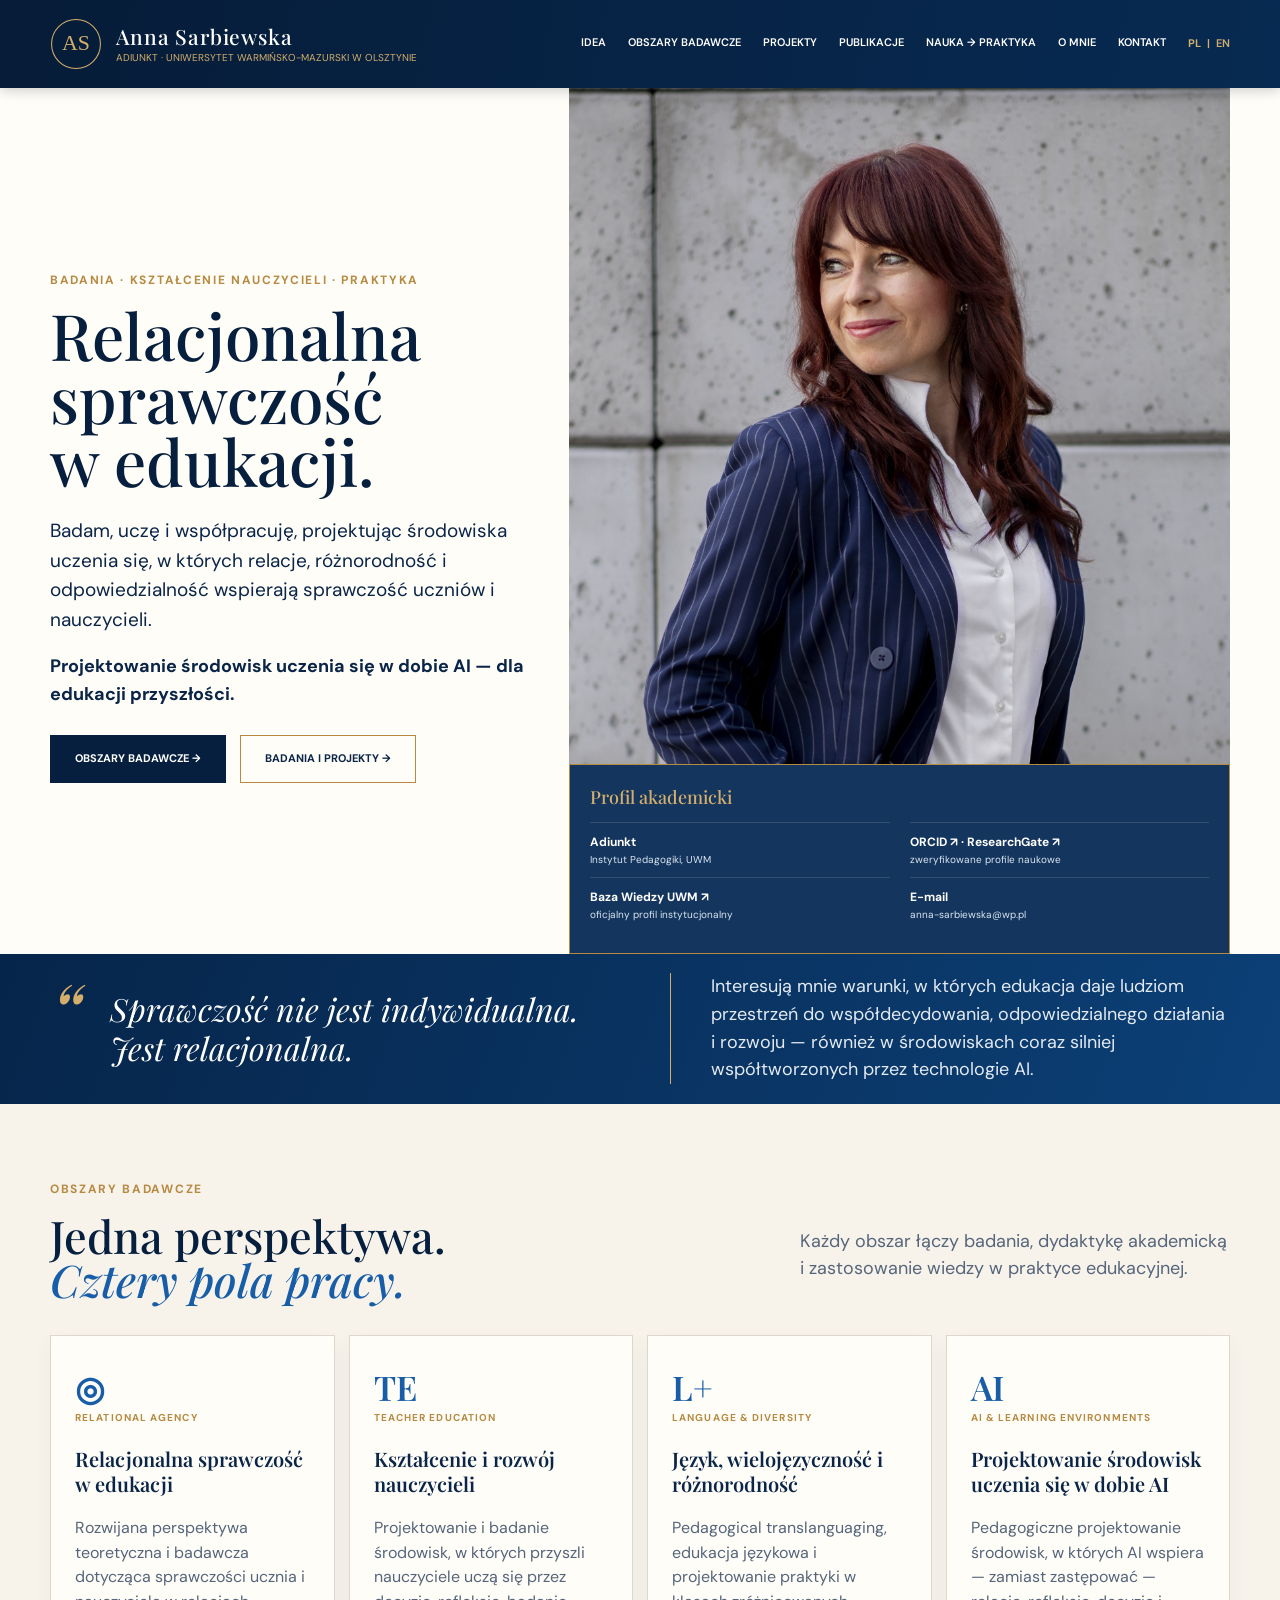
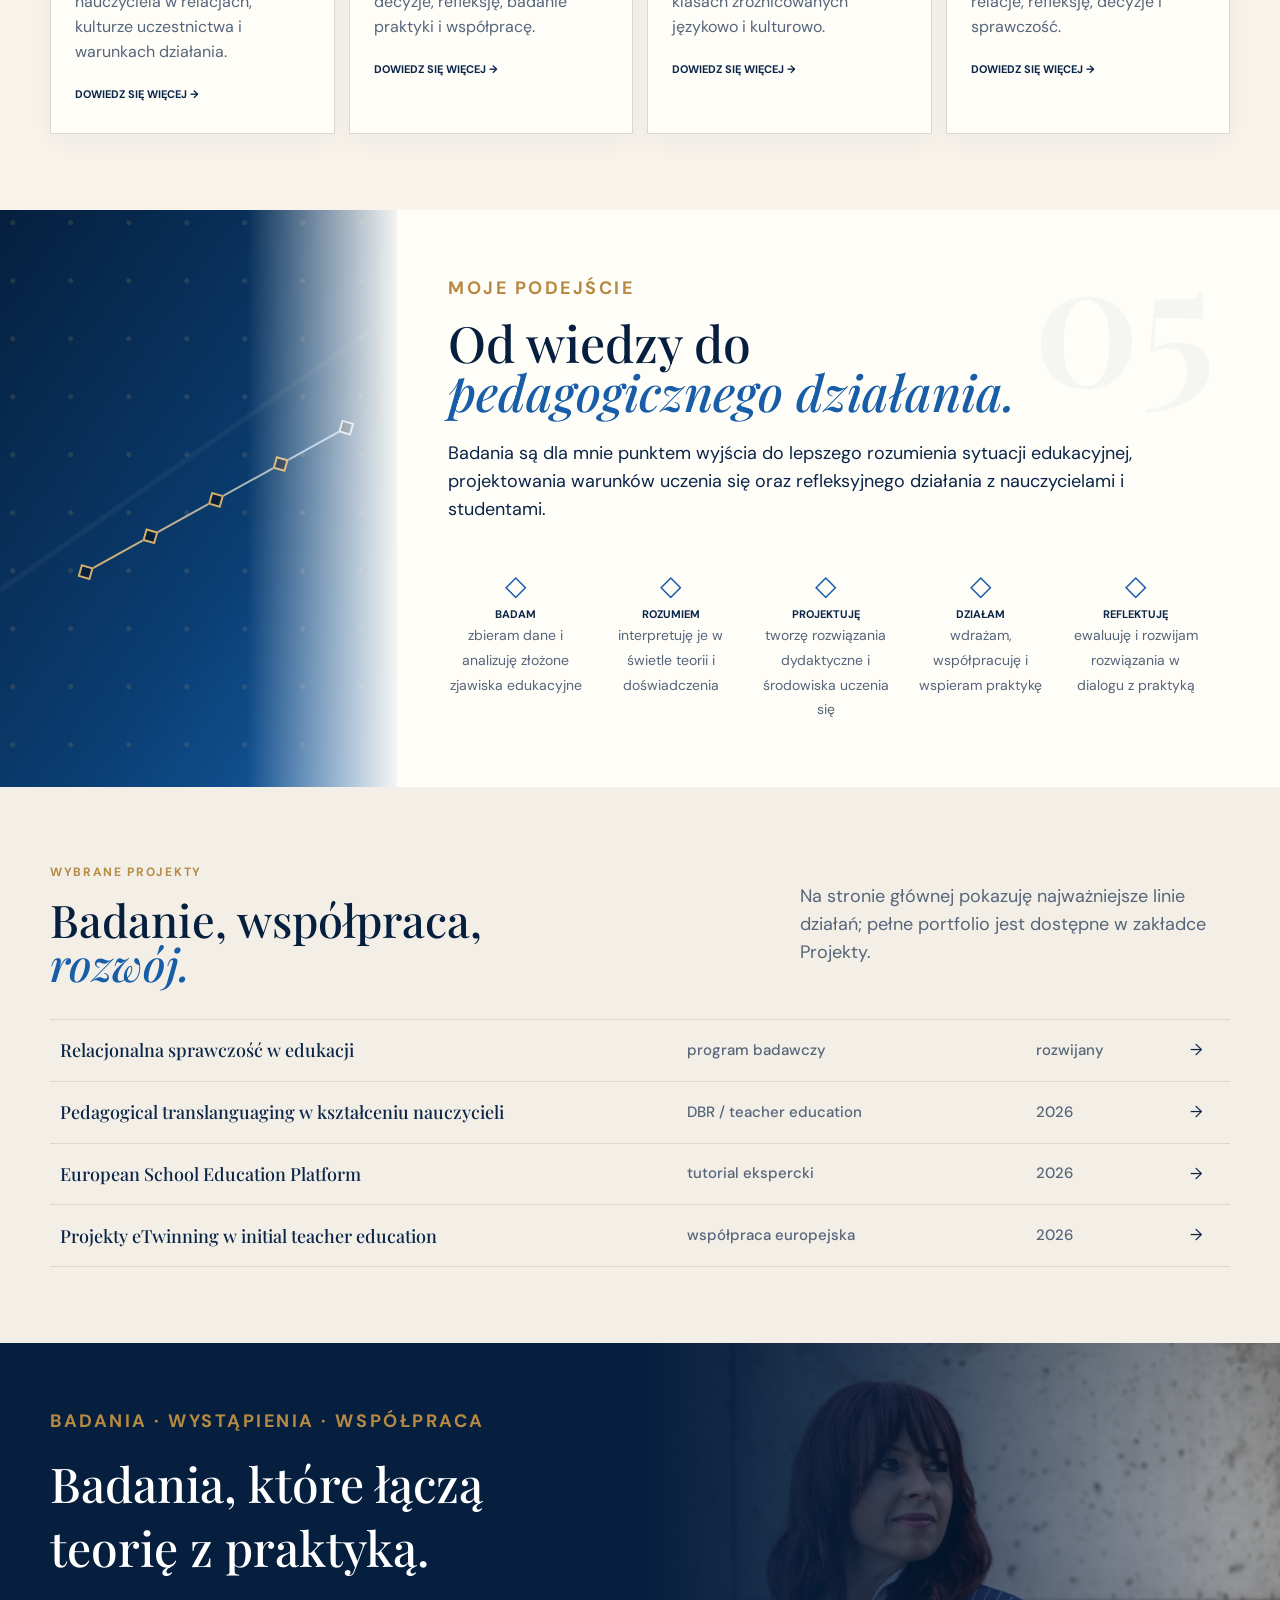
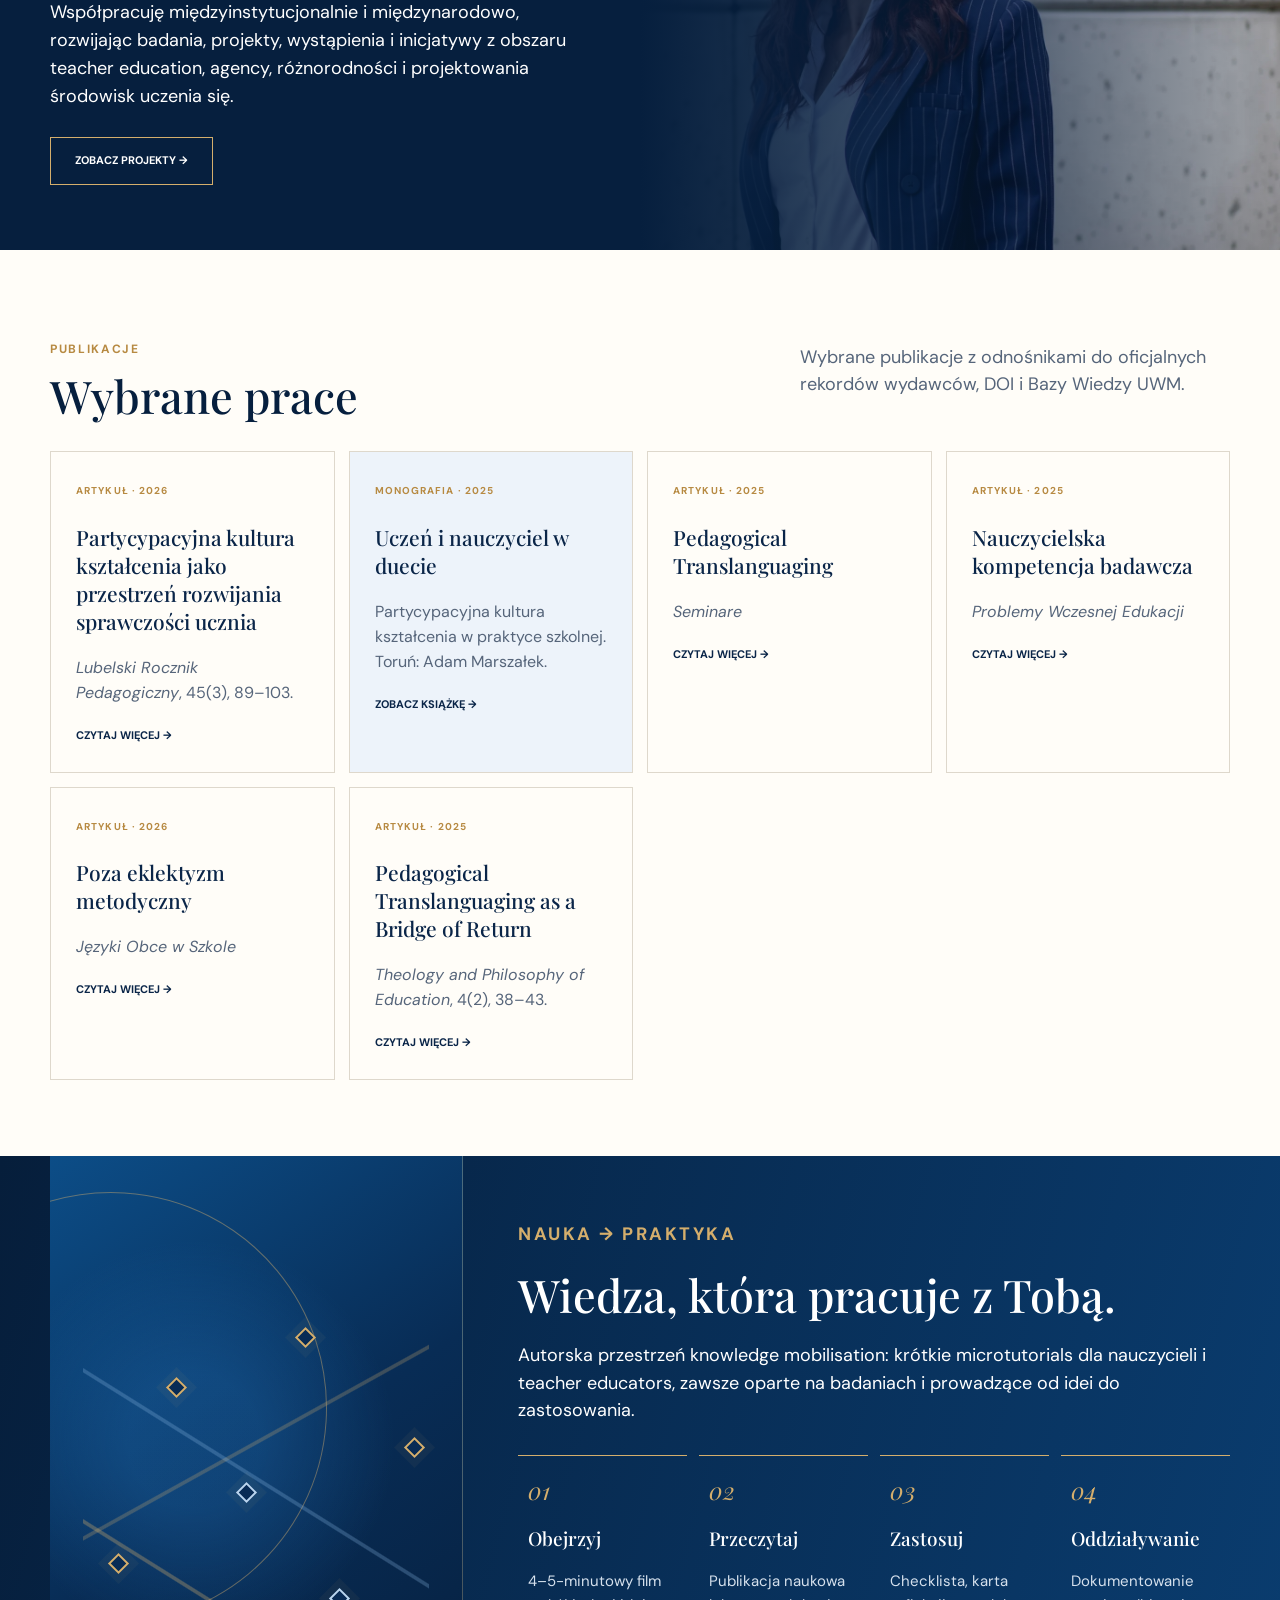
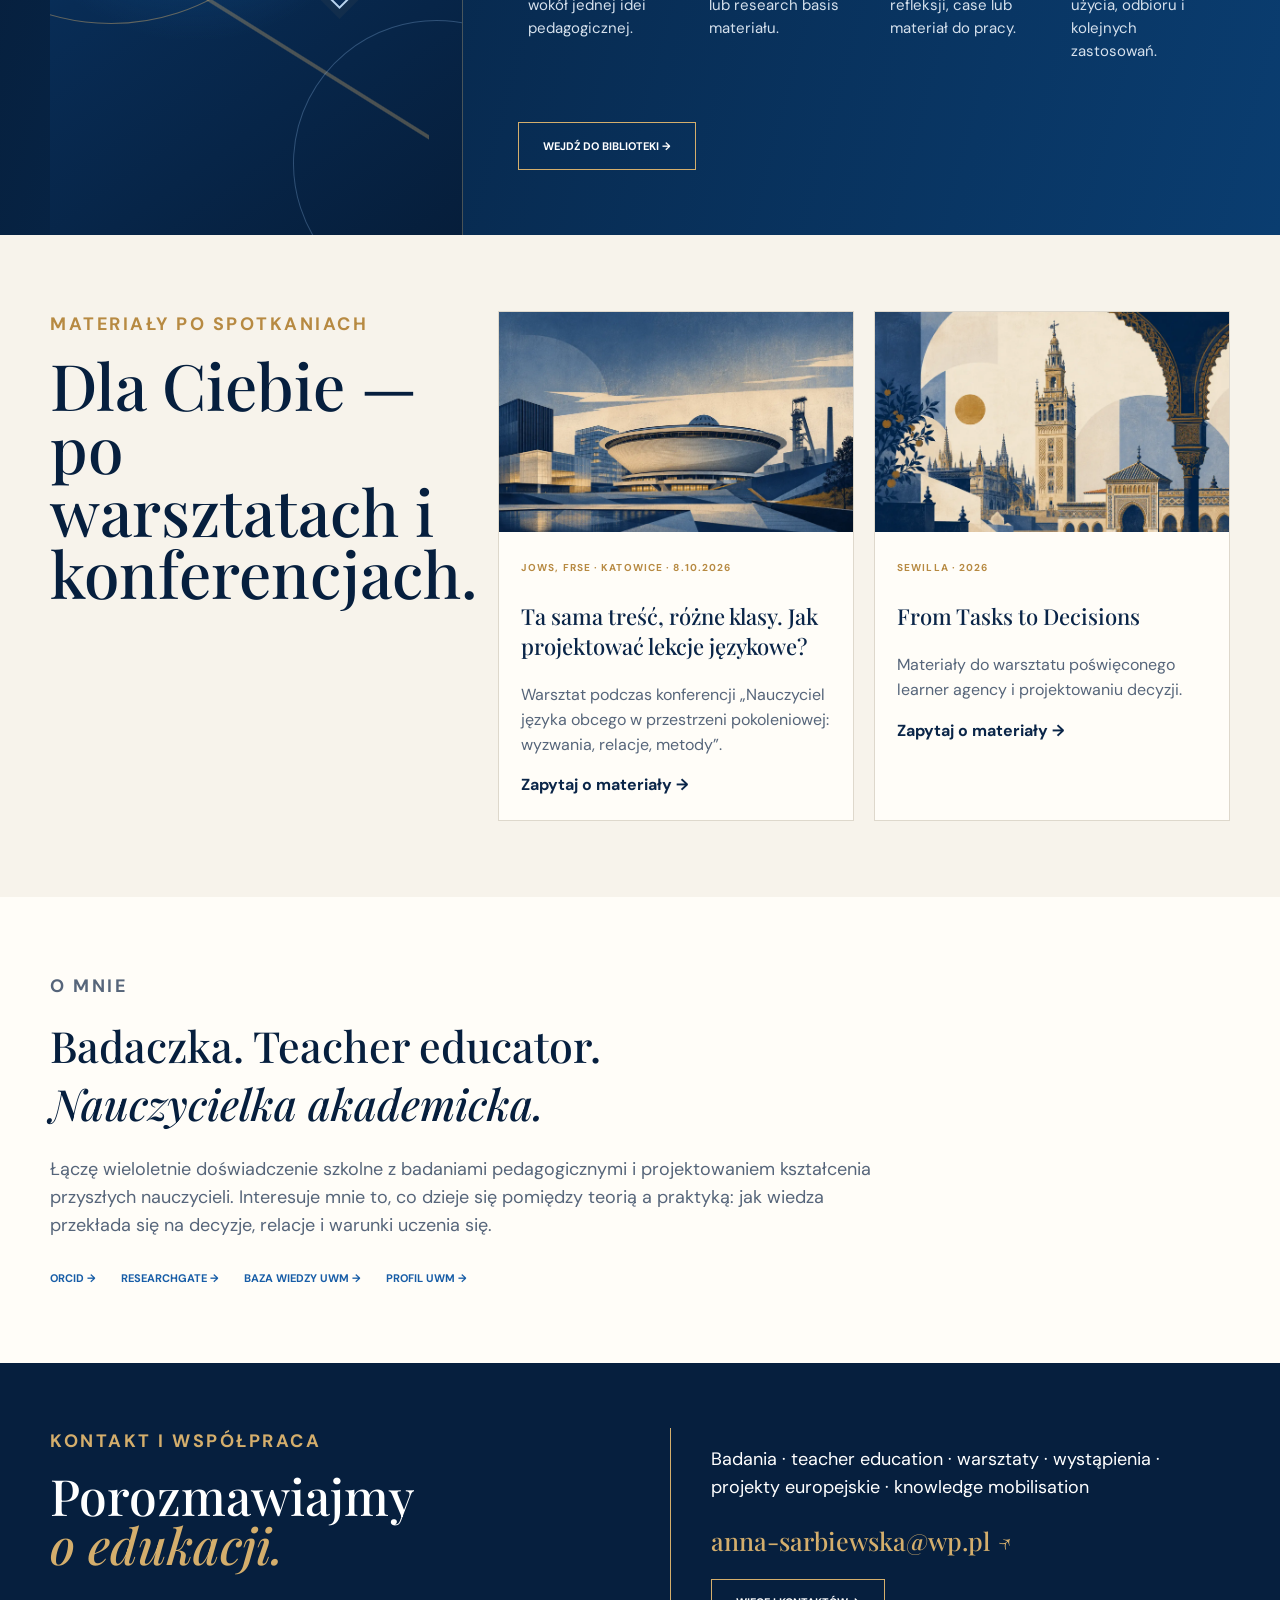
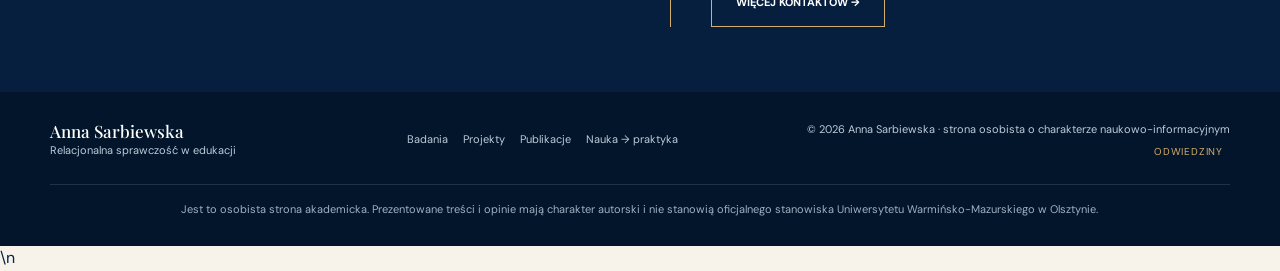
==== commit 7afaa9be: "Use official CounterAPI embed for visitor counter" ====
--- a/index.html
+++ b/index.html
@@ -252,10 +252,10 @@
   <div class="wrap footer-grid">
     <div class="footer-brand"><strong>Anna Sarbiewska</strong><span>Relacjonalna sprawczość w edukacji</span></div>
     <div class="footer-nav"><a href="#obszary">Badania</a><a href="#projekty">Projekty</a><a href="#publikacje">Publikacje</a><a href="#praktyka">Nauka → praktyka</a></div>
-    <div class="footer-note">© <span data-year></span> Anna Sarbiewska · strona osobista o charakterze naukowo-informacyjnym<div class="visitor-counter" aria-label="Liczba odwiedzin strony"><span>Odwiedziny</span><strong id="visitor-count">—</strong></div></div>
+    <div class="footer-note">© <span data-year></span> Anna Sarbiewska · strona osobista o charakterze naukowo-informacyjnym<div class="visitor-counter" aria-label="Liczba odwiedzin strony"><span>Odwiedziny</span><div class="counterapi" key="home" action="view" noIcon="true" noCss="true" noLink="true"></div></div></div>
     <div class="footer-disclaimer">Jest to osobista strona akademicka. Prezentowane treści i opinie mają charakter autorski i nie stanowią oficjalnego stanowiska Uniwersytetu Warmińsko-Mazurskiego w Olsztynie.</div>
   </div>
 </footer>
 
-<script src="script.js"></script>
+<script src="https://counterapi.com/c.js?ns=annasarbiewska.com" async></script>\n<script src="script.js?v=20261019-2"></script>
 </body></html>
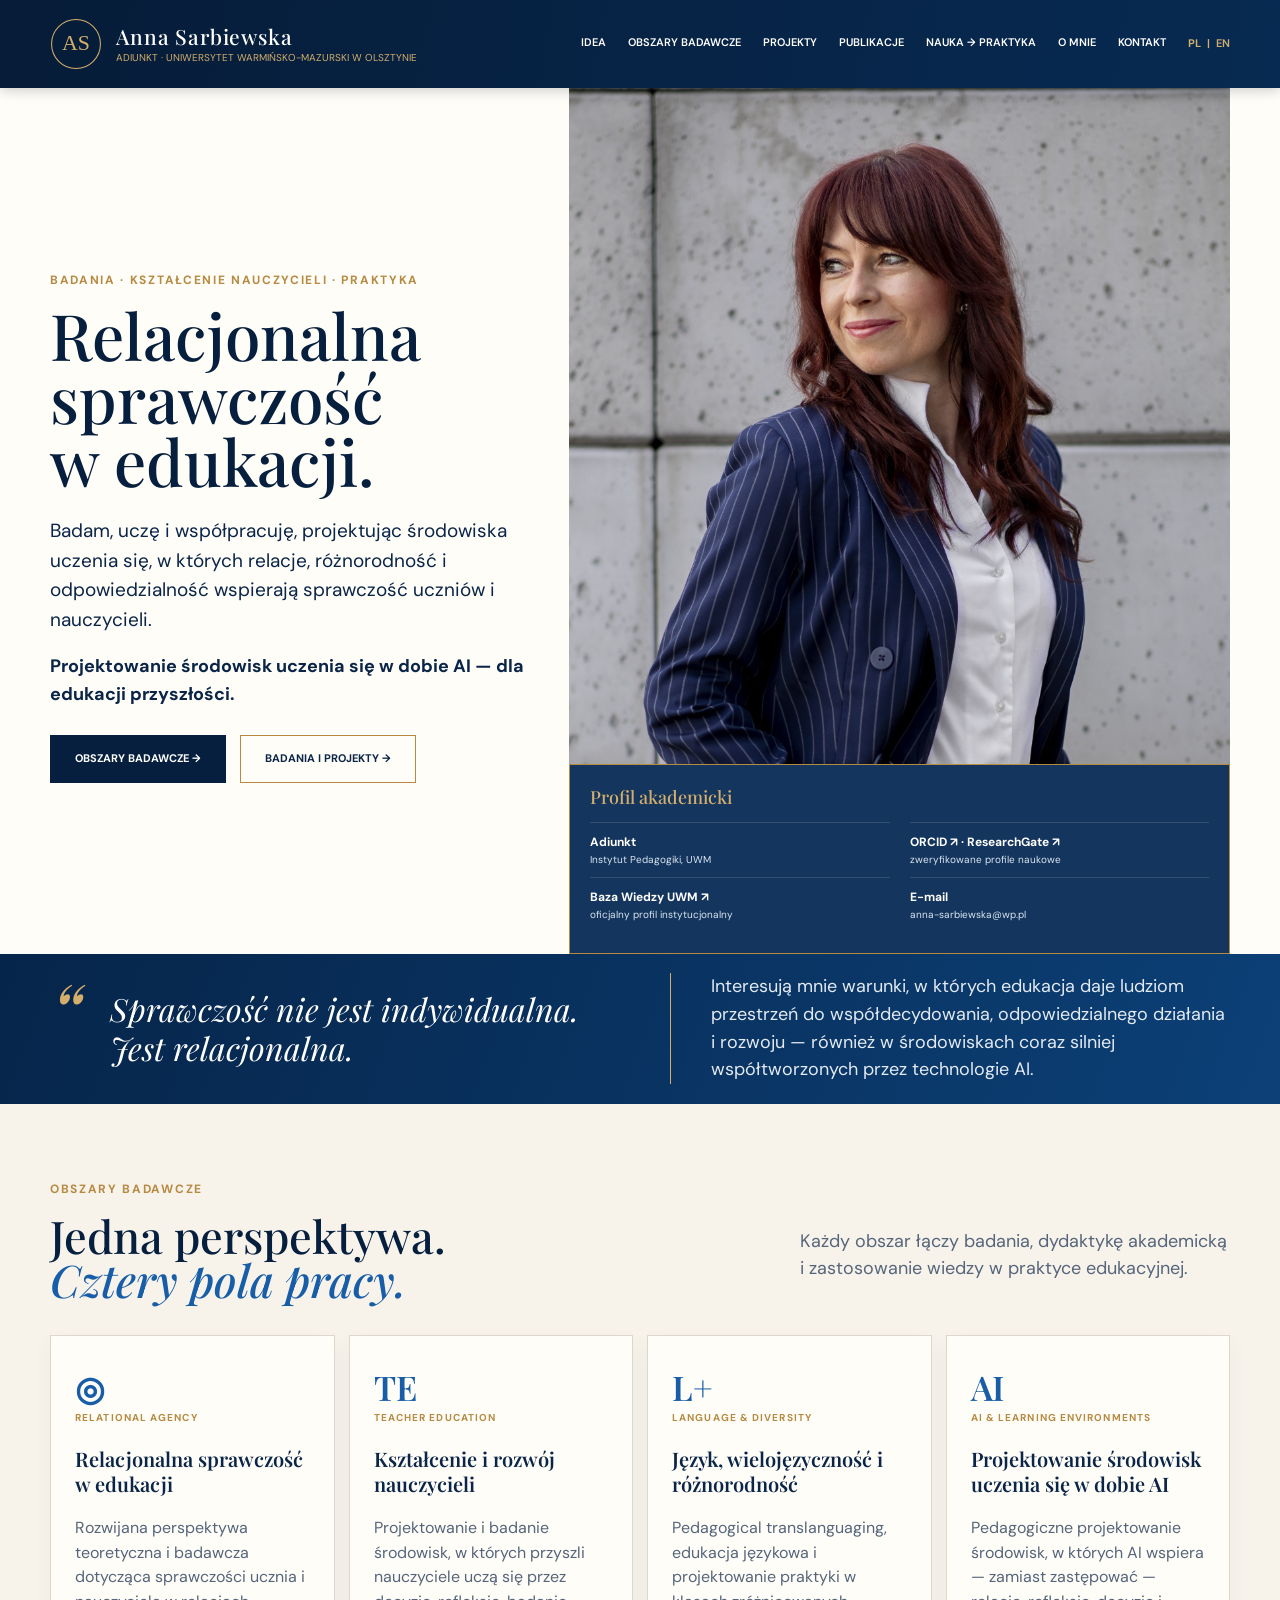
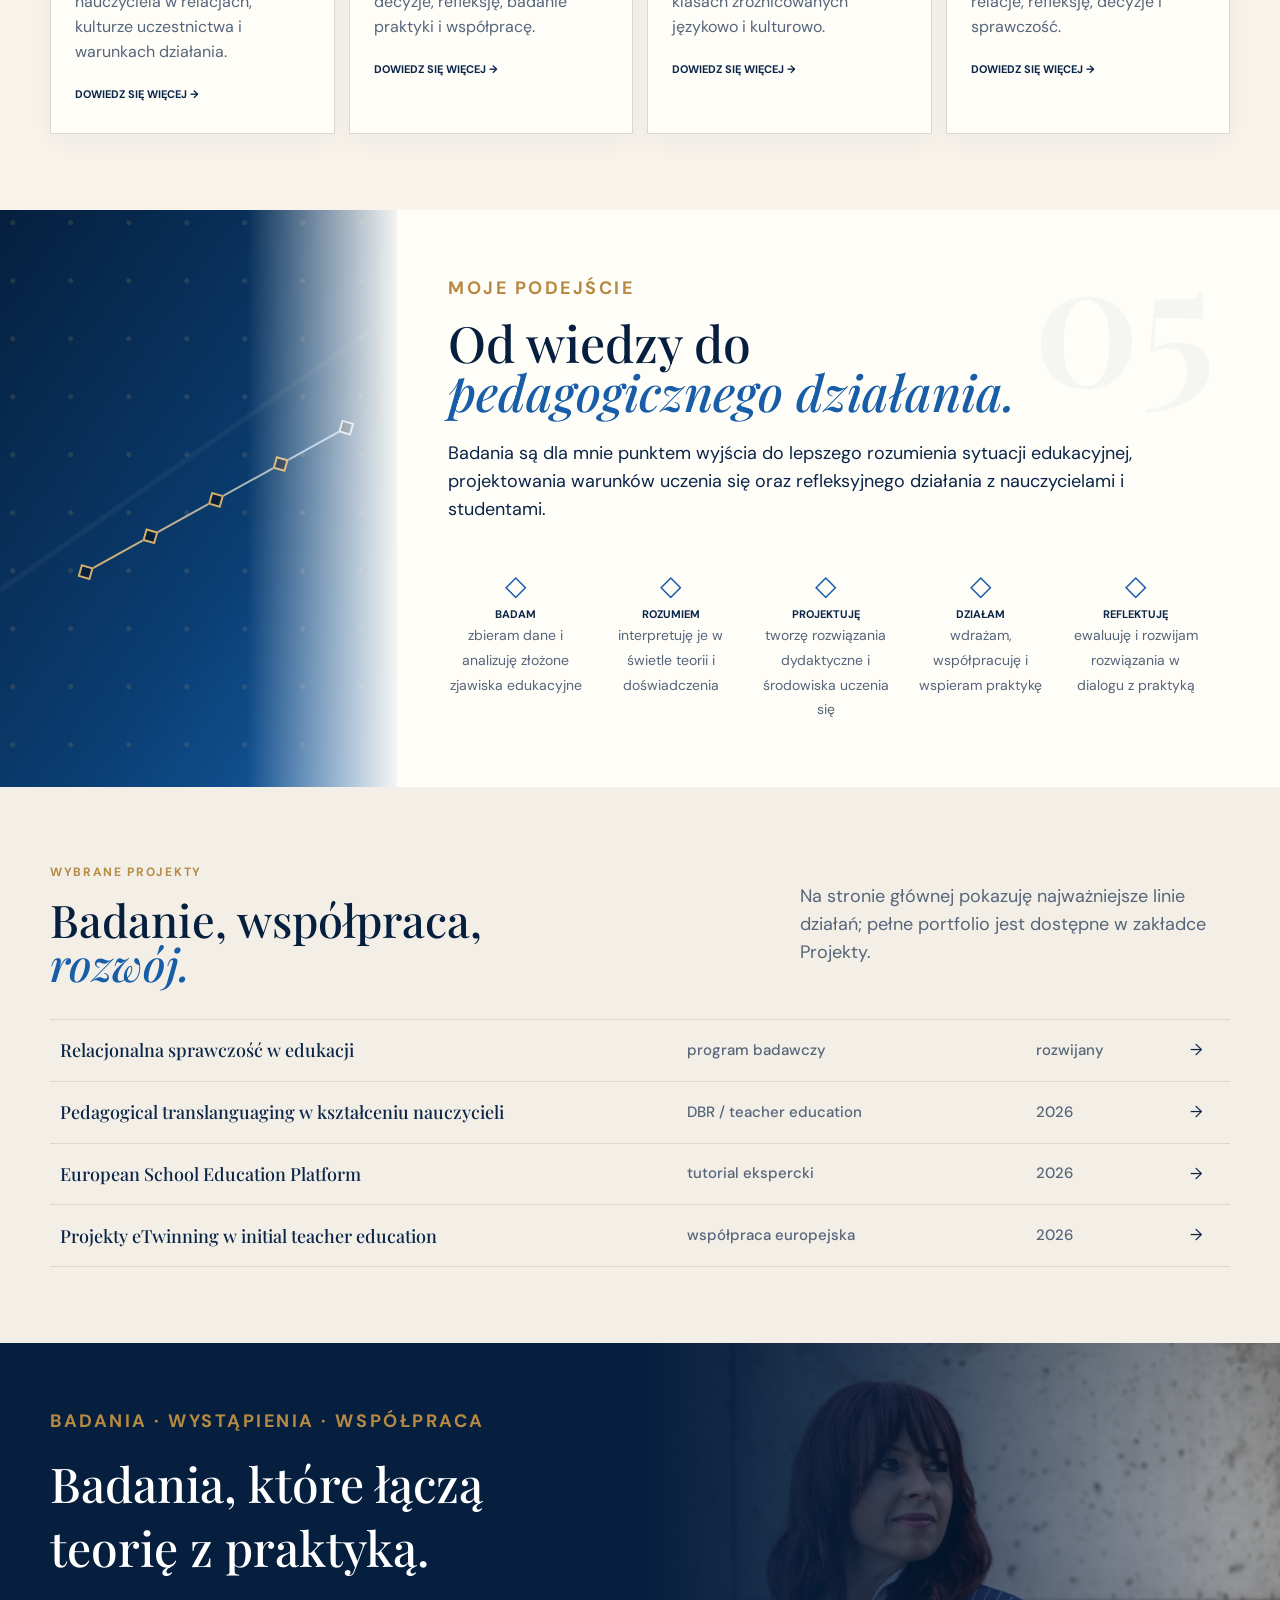
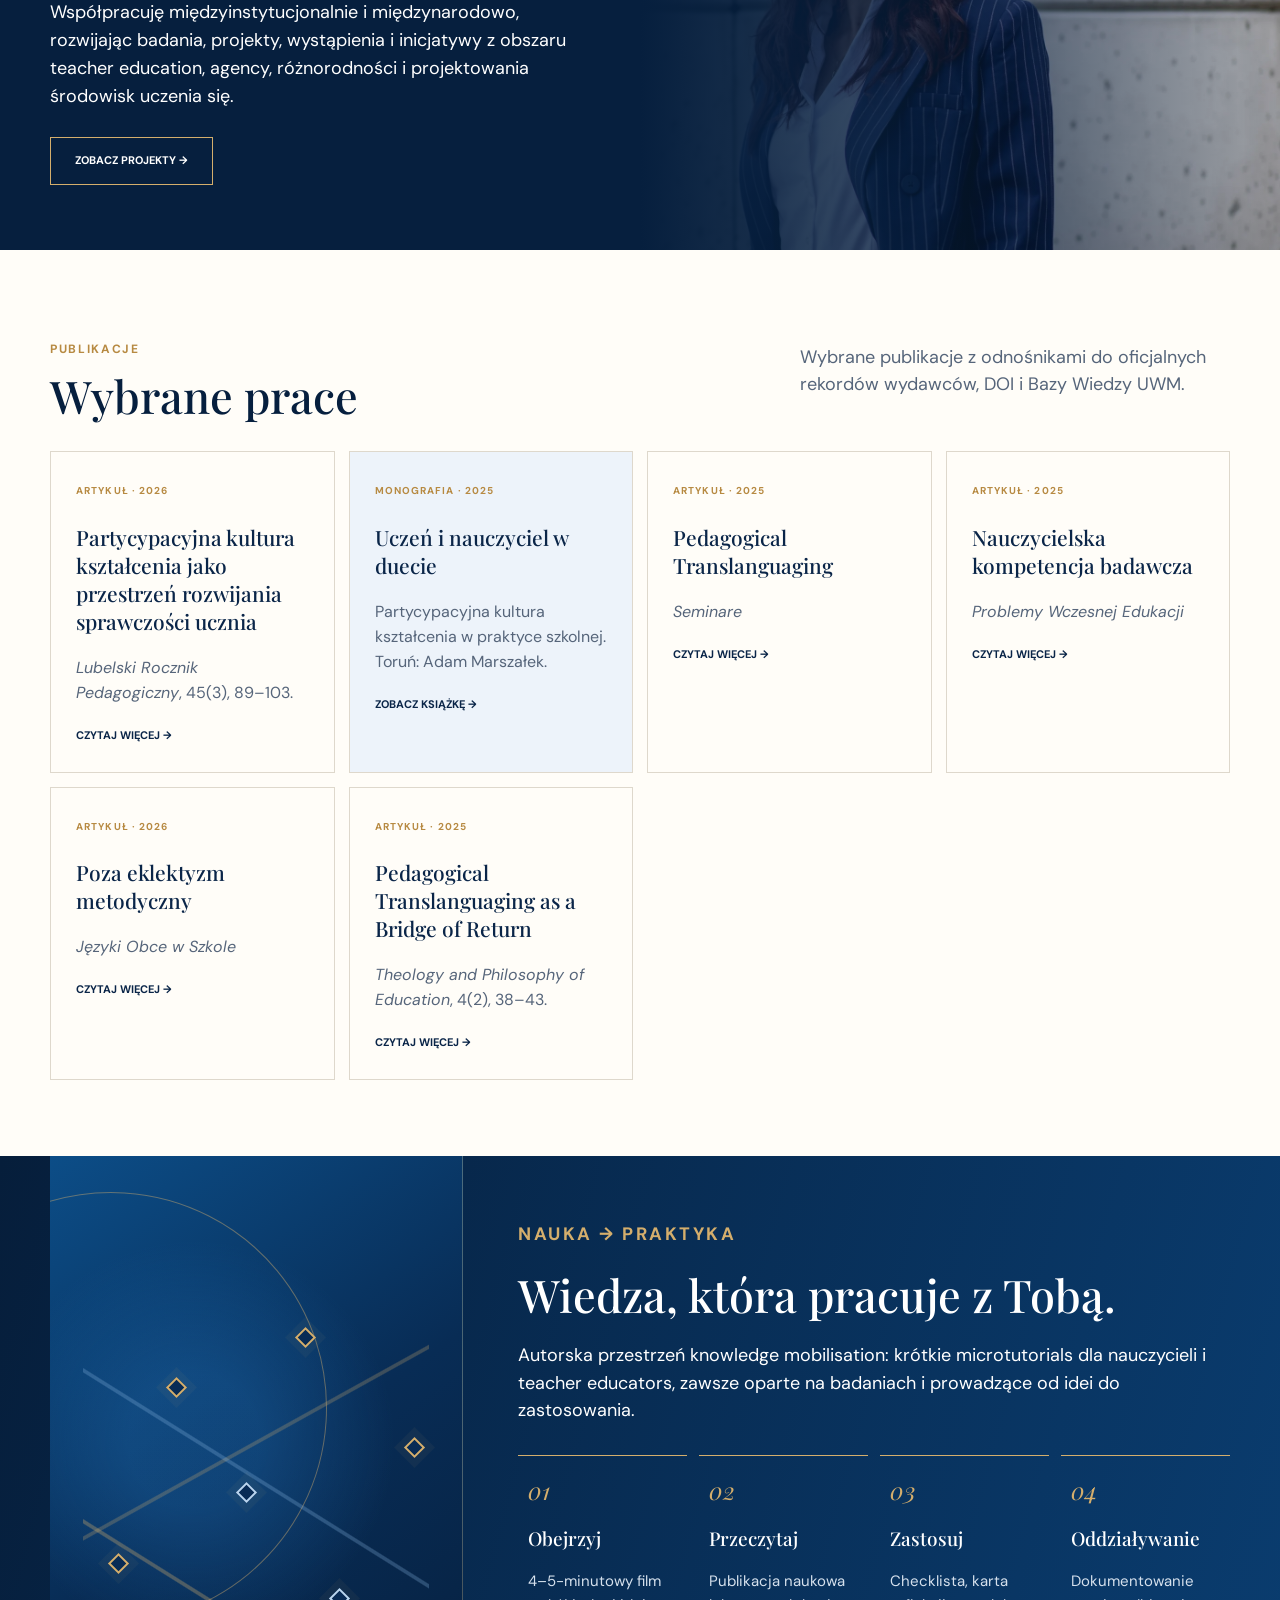
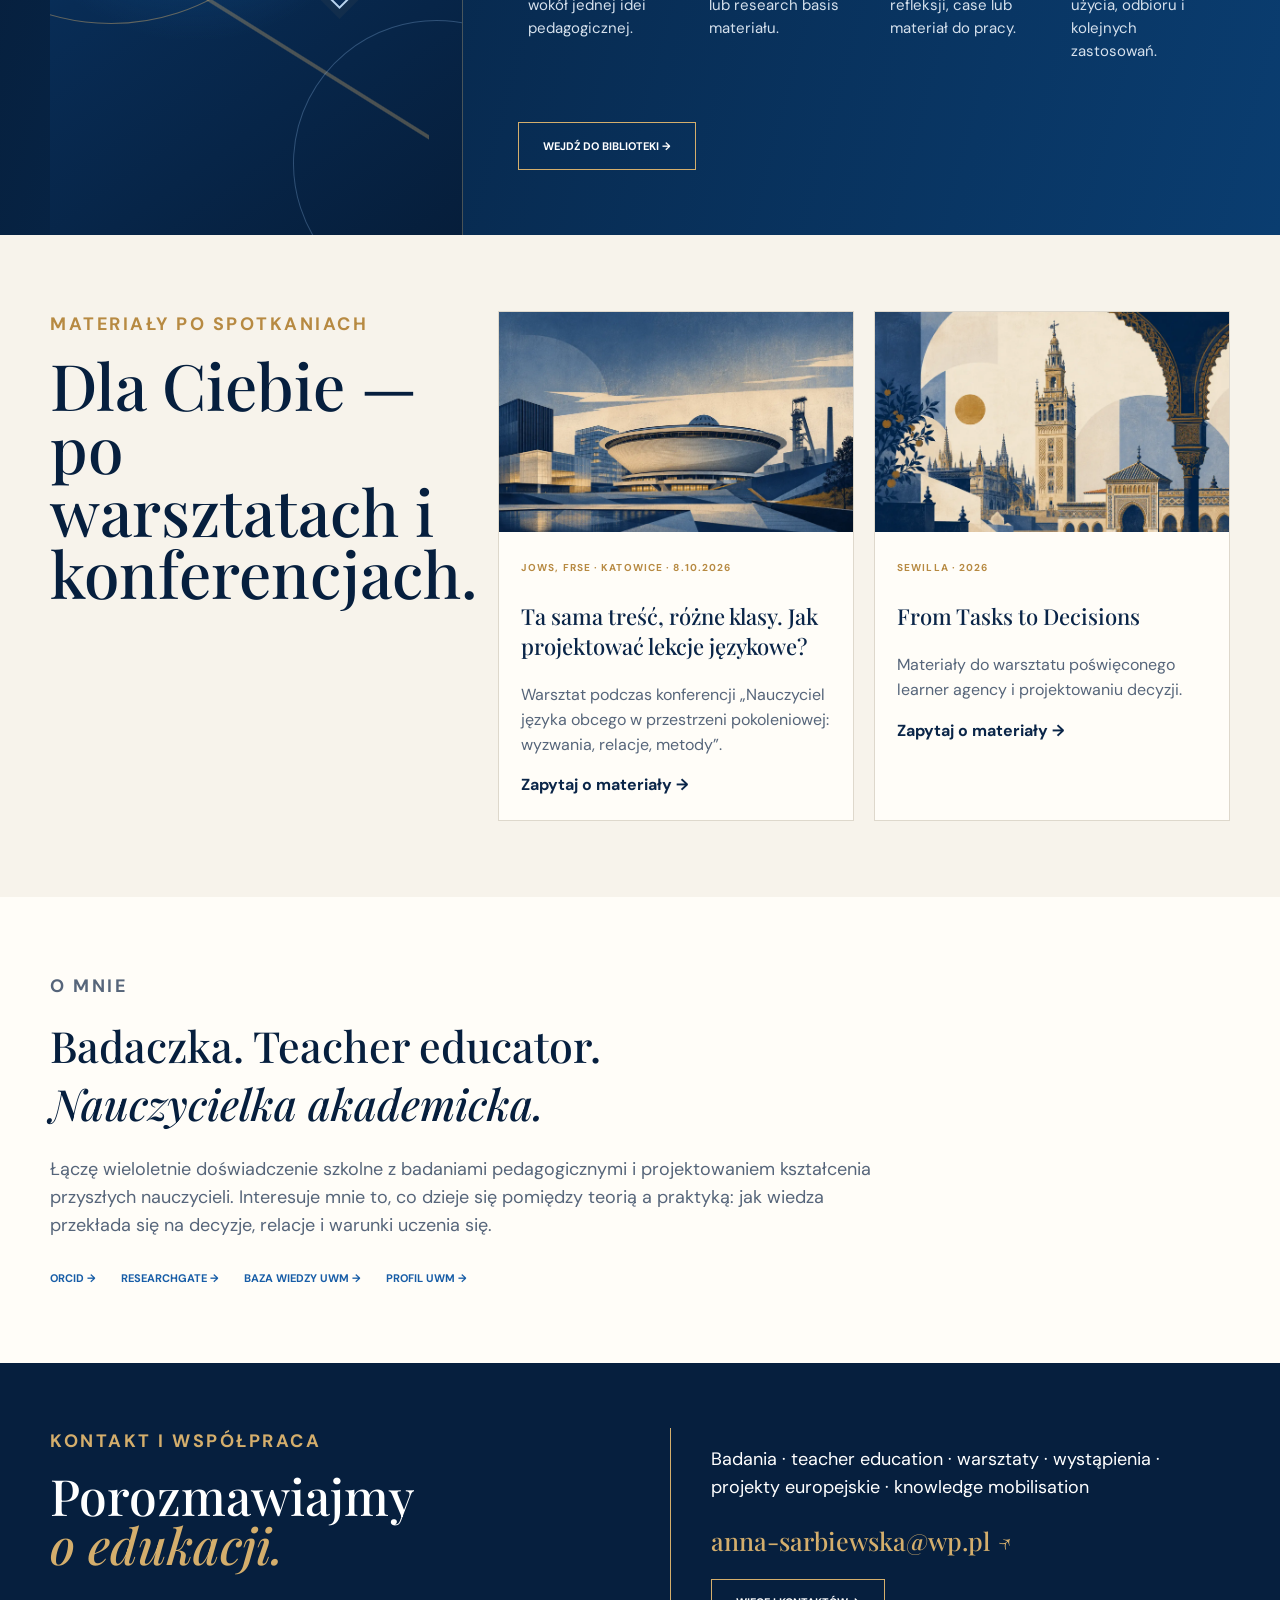
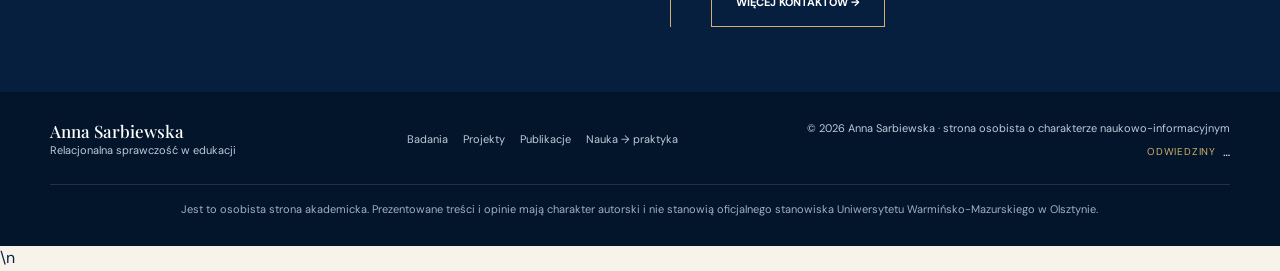
==== commit e7ab27bf: "Load visitor counter through JSONP endpoint" ====
--- a/index.html
+++ b/index.html
@@ -252,7 +252,7 @@
   <div class="wrap footer-grid">
     <div class="footer-brand"><strong>Anna Sarbiewska</strong><span>Relacjonalna sprawczość w edukacji</span></div>
     <div class="footer-nav"><a href="#obszary">Badania</a><a href="#projekty">Projekty</a><a href="#publikacje">Publikacje</a><a href="#praktyka">Nauka → praktyka</a></div>
-    <div class="footer-note">© <span data-year></span> Anna Sarbiewska · strona osobista o charakterze naukowo-informacyjnym<div class="visitor-counter" aria-label="Liczba odwiedzin strony"><span>Odwiedziny</span><div class="counterapi" key="home" action="view" noIcon="true" noCss="true" noLink="true"></div></div></div>
+    <div class="footer-note">© <span data-year></span> Anna Sarbiewska · strona osobista o charakterze naukowo-informacyjnym<div class="visitor-counter" aria-label="Liczba odwiedzin strony"><span>Odwiedziny</span><strong id="visitor-count">…</strong></div></div>
     <div class="footer-disclaimer">Jest to osobista strona akademicka. Prezentowane treści i opinie mają charakter autorski i nie stanowią oficjalnego stanowiska Uniwersytetu Warmińsko-Mazurskiego w Olsztynie.</div>
   </div>
 </footer>
--- a/styles.css
+++ b/styles.css
@@ -23,3 +23,5 @@
 .footer-disclaimer{grid-column:1/-1;border-top:1px solid #ffffff1f;padding-top:16px;text-align:center;color:#9fb0c2;font-size:11px;line-height:1.55}
 
 .visitor-counter{margin-top:9px;display:flex;justify-content:flex-end;align-items:center;gap:7px;font-size:12px;line-height:1;color:#9fb0c2}.visitor-counter span{color:var(--gold2);letter-spacing:.08em;text-transform:uppercase;font-size:10px}.visitor-counter strong{color:#d9e3ec;font-weight:500;font-variant-numeric:tabular-nums}@media(max-width:600px){.visitor-counter{justify-content:flex-start}}
+
+.visitor-counter .counterapi{display:inline-block;min-height:0!important;color:#d9e3ec;font-weight:500;font-size:12px;line-height:1;font-variant-numeric:tabular-nums;background:transparent!important;border:0!important;padding:0!important;margin:0!important;box-shadow:none!important}\n
